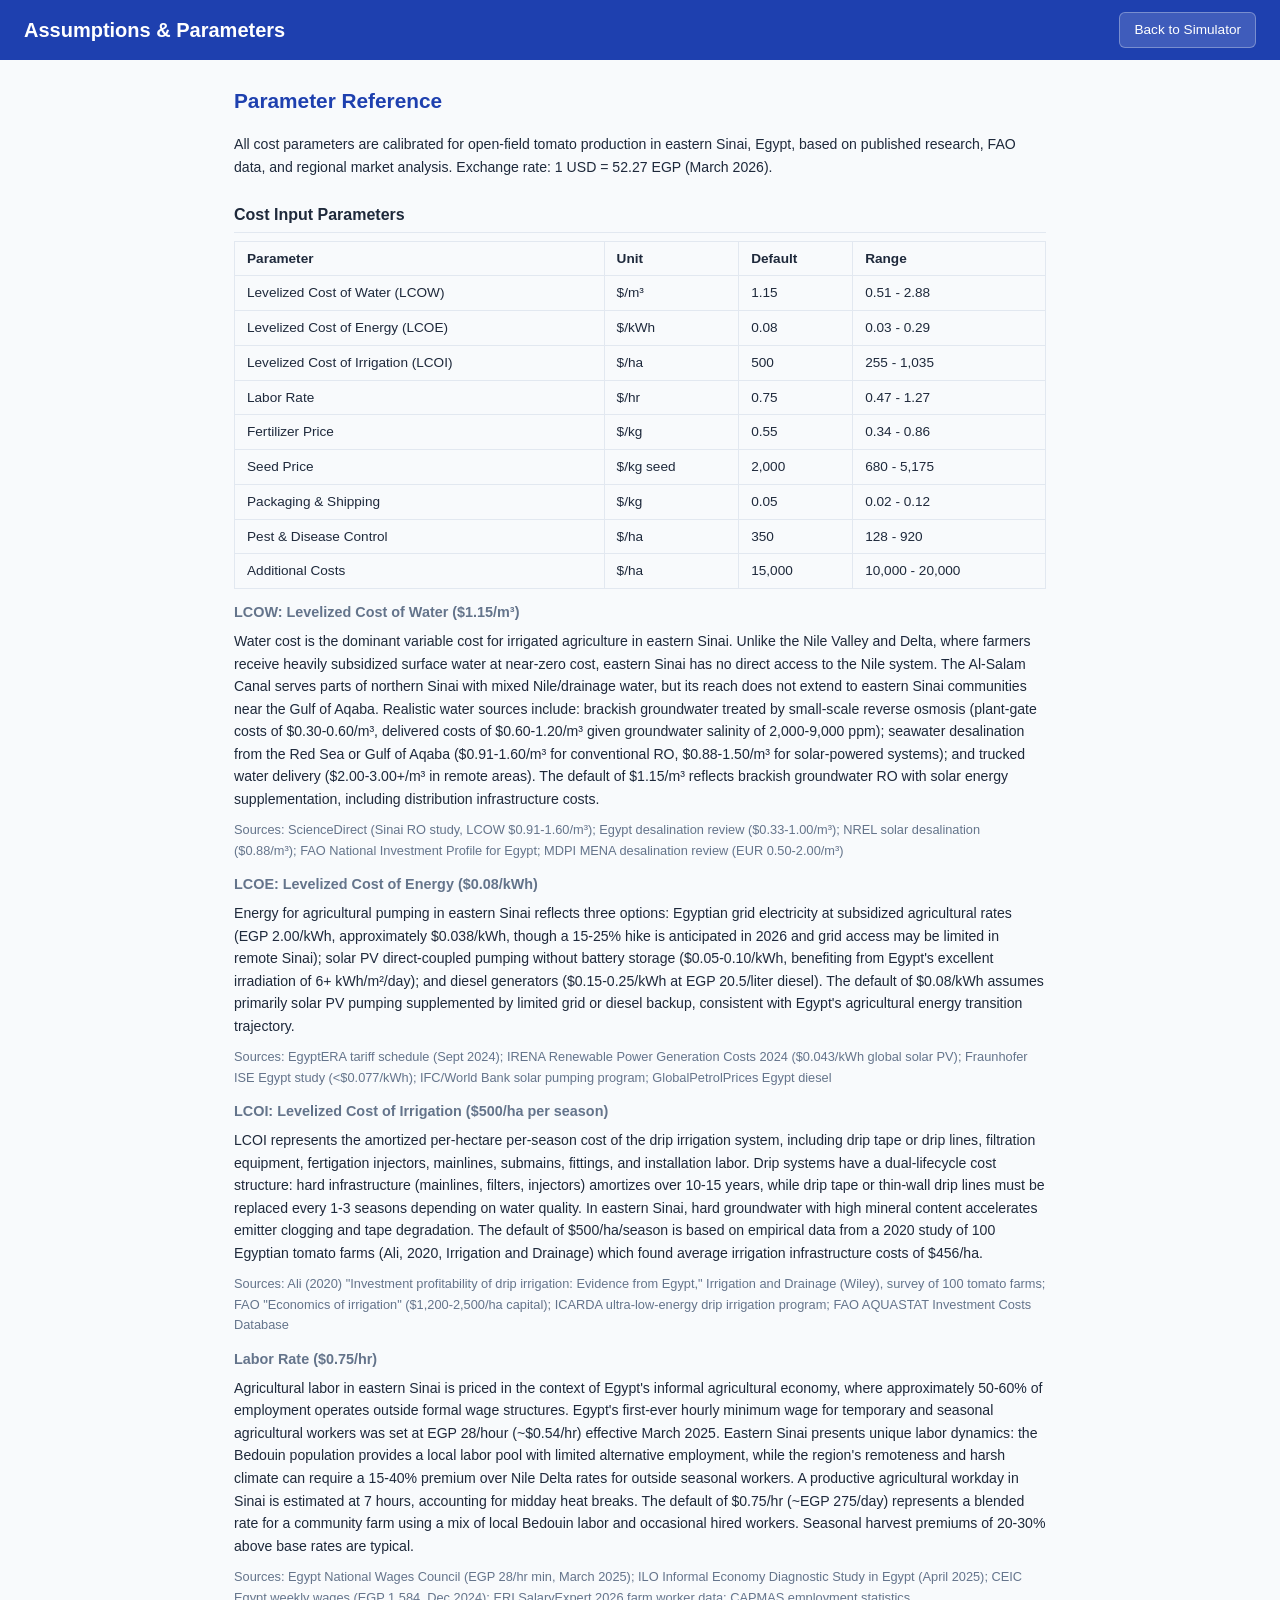
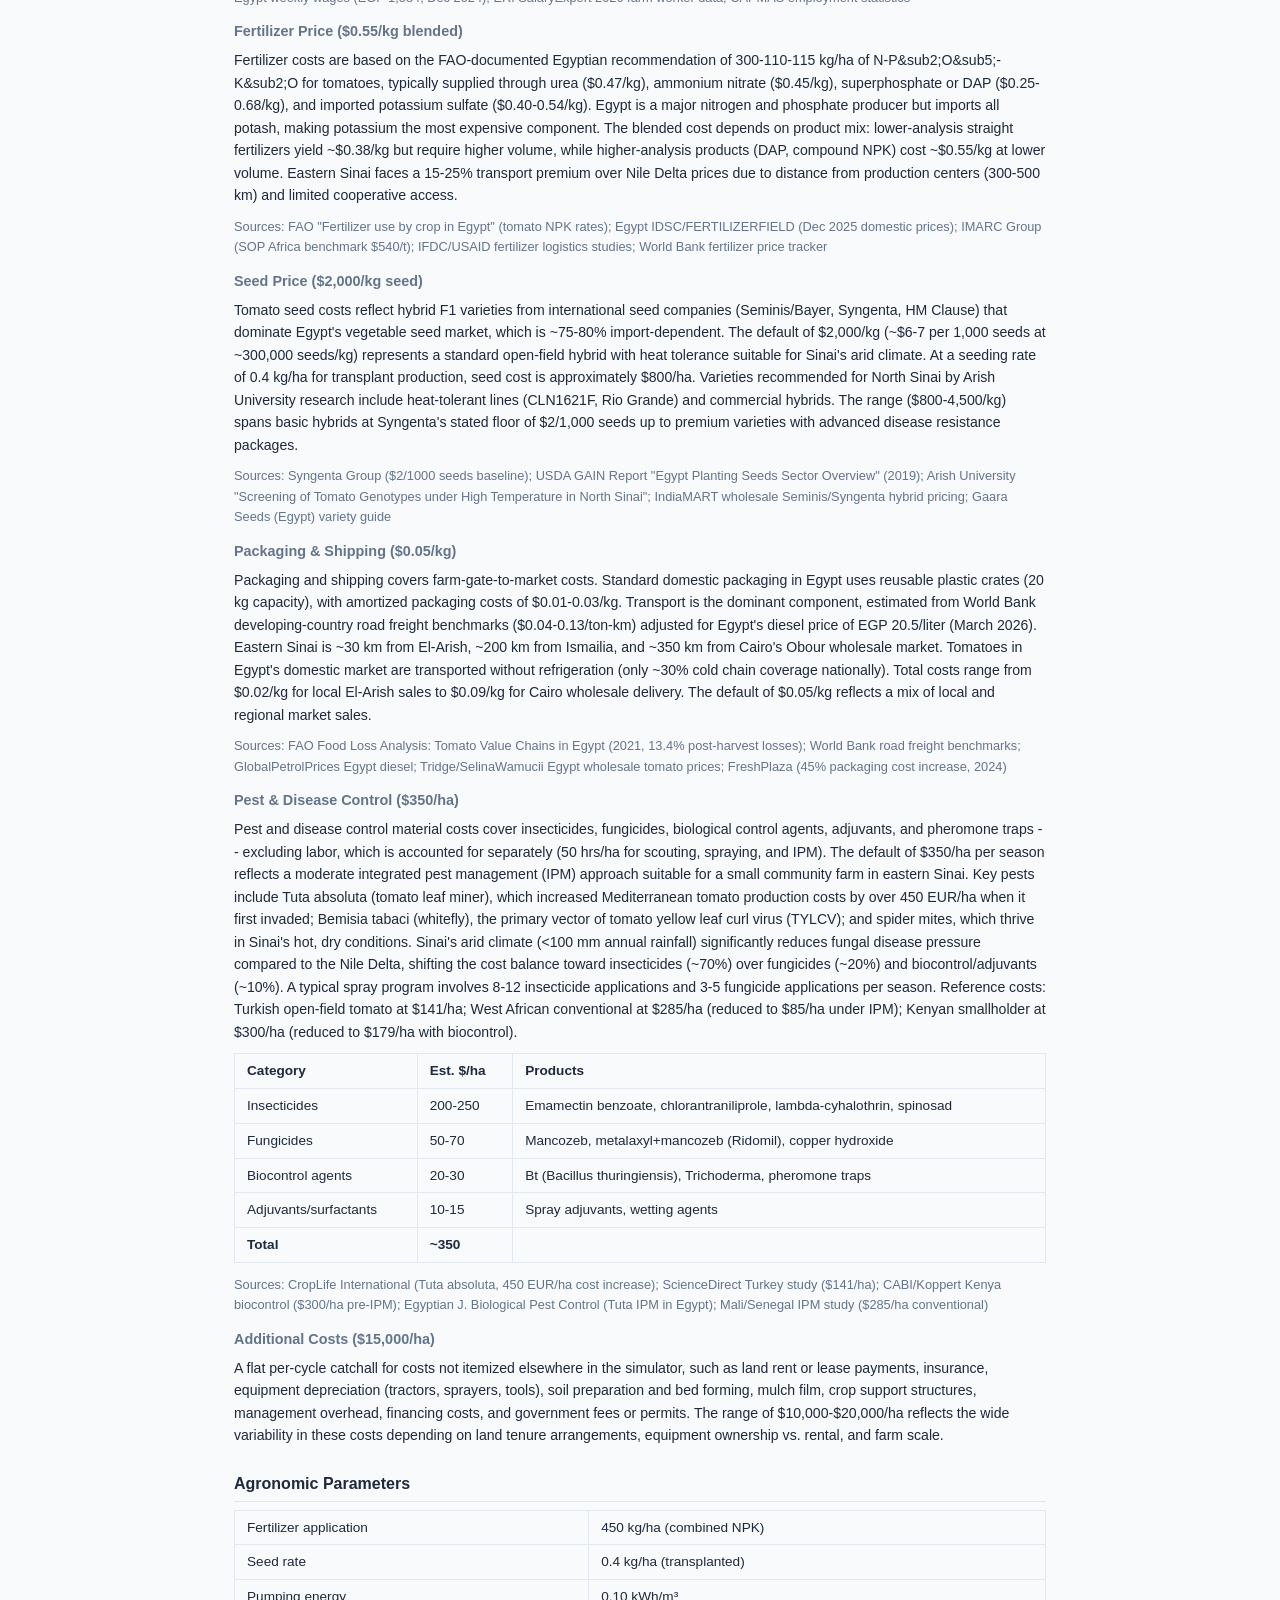
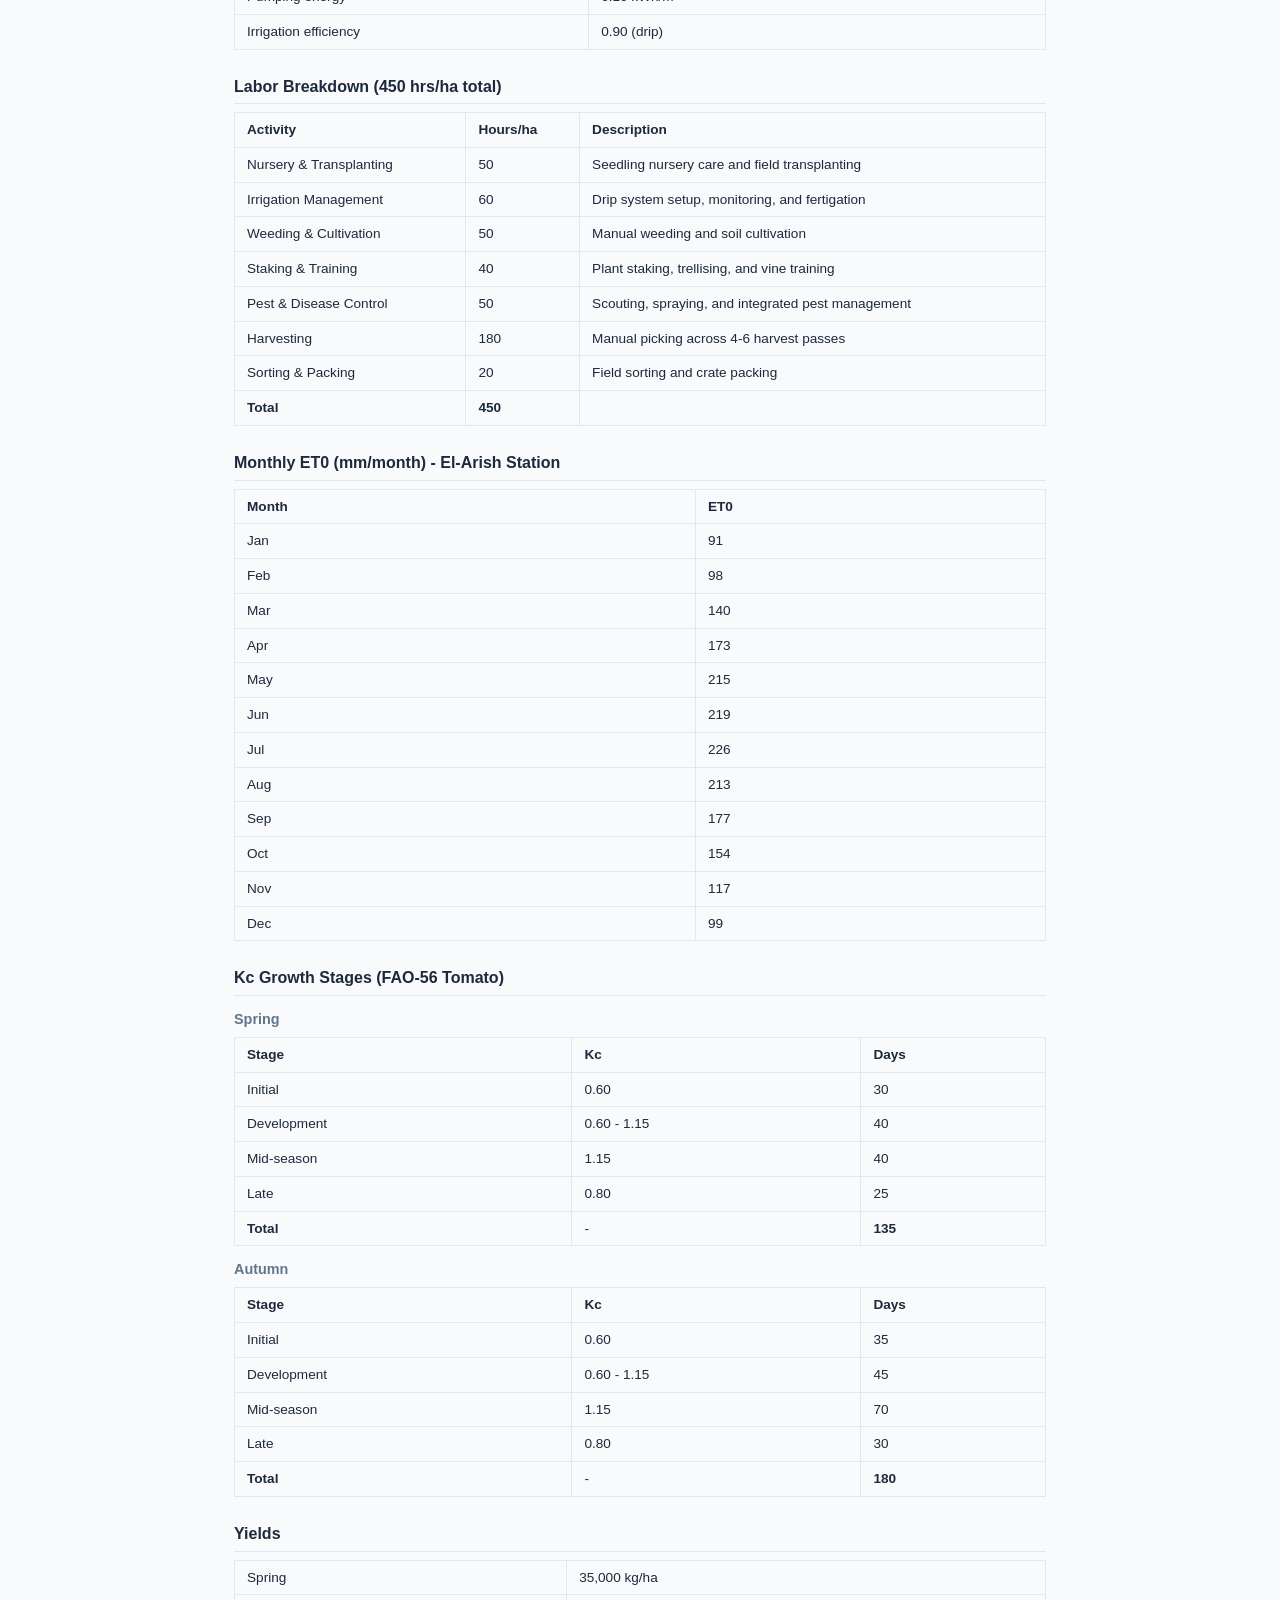
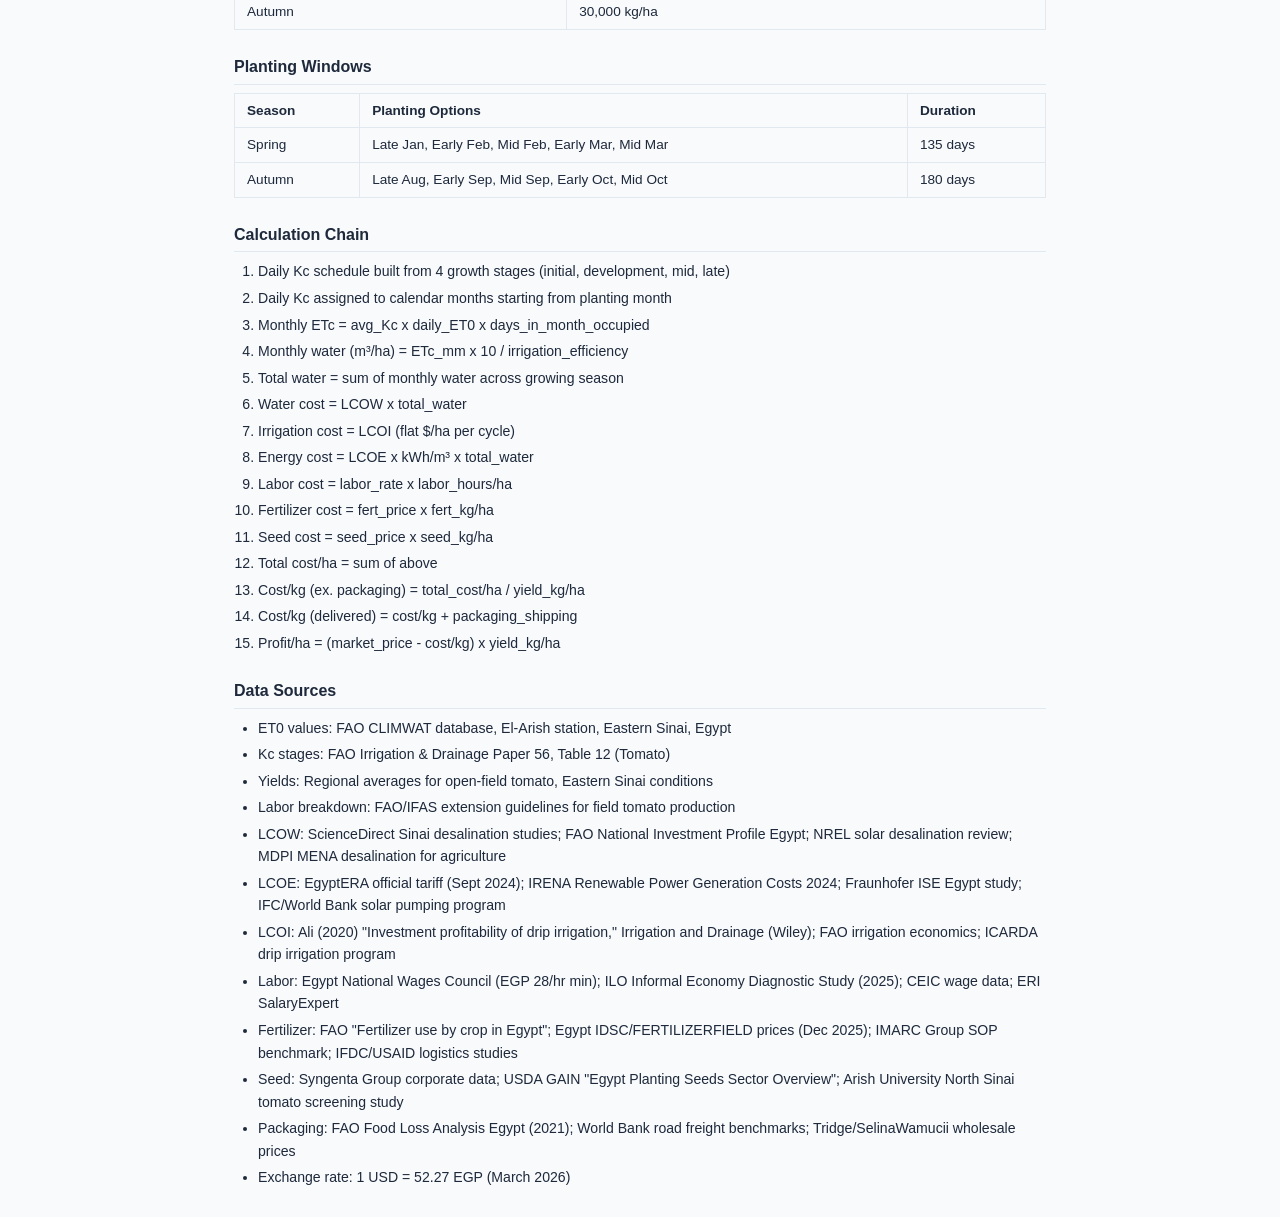
==== assumptions.html @ a3ba477b "Add tomato farming simulator application Static site with cost modeling, interactive charts (Plotly)" ====
<!DOCTYPE html>
<html lang="en">
<head>
  <meta charset="UTF-8">
  <meta name="viewport" content="width=device-width, initial-scale=1.0">
  <title>Assumptions - Tomato Farming Simulator</title>
  <style>
    :root {
      --primary: #1e40af;
      --primary-light: #3b82f6;
      --bg: #f8fafc;
      --surface: #ffffff;
      --border: #e2e8f0;
      --text: #1e293b;
      --text-muted: #64748b;
      --radius: 6px;
    }

    * { box-sizing: border-box; margin: 0; padding: 0; }

    body {
      font-family: -apple-system, BlinkMacSystemFont, "Segoe UI", Roboto, sans-serif;
      background: var(--bg);
      color: var(--text);
      line-height: 1.6;
    }

    .page-header {
      background: var(--primary);
      color: white;
      padding: 12px 24px;
      display: flex;
      align-items: center;
      justify-content: space-between;
      gap: 16px;
    }

    .page-header h1 {
      font-size: 1.25rem;
      font-weight: 600;
    }

    .back-link {
      background: rgba(255,255,255,0.15);
      color: white;
      border: 1px solid rgba(255,255,255,0.3);
      padding: 6px 14px;
      border-radius: var(--radius);
      text-decoration: none;
      font-size: 0.85rem;
      transition: background 0.15s;
    }

    .back-link:hover { background: rgba(255,255,255,0.25); }

    .content {
      max-width: 860px;
      margin: 0 auto;
      padding: 24px;
    }

    h2 {
      font-size: 1.3rem;
      margin-bottom: 16px;
      color: var(--primary);
    }

    h3 {
      font-size: 1rem;
      margin: 24px 0 8px;
      padding-bottom: 4px;
      border-bottom: 1px solid var(--border);
    }

    h4 {
      font-size: 0.9rem;
      color: var(--text-muted);
      margin: 12px 0 6px;
    }

    p {
      font-size: 0.88rem;
      margin-bottom: 10px;
    }

    table {
      width: 100%;
      border-collapse: collapse;
      font-size: 0.85rem;
      margin-bottom: 12px;
    }

    th, td {
      padding: 6px 12px;
      border: 1px solid var(--border);
      text-align: left;
    }

    th {
      background: var(--bg);
      font-weight: 600;
    }

    ol, ul {
      padding-left: 24px;
      font-size: 0.88rem;
    }

    li { margin-bottom: 4px; }

    .note {
      background: #eff6ff;
      border-left: 3px solid var(--primary-light);
      padding: 10px 14px;
      font-size: 0.84rem;
      margin: 8px 0 14px;
      border-radius: 0 var(--radius) var(--radius) 0;
    }

    .sources {
      font-size: 0.8rem;
      color: var(--text-muted);
      margin-top: 4px;
    }
  </style>
</head>
<body>

  <header class="page-header">
    <h1>Assumptions &amp; Parameters</h1>
    <a href="index.html" class="back-link">Back to Simulator</a>
  </header>

  <div class="content">

    <h2>Parameter Reference</h2>
    <p>All cost parameters are calibrated for open-field tomato production in eastern Sinai, Egypt, based on published research, FAO data, and regional market analysis. Exchange rate: 1 USD = 52.27 EGP (March 2026).</p>

    <!-- ===== COST INPUTS ===== -->

    <h3>Cost Input Parameters</h3>
    <table>
      <tr><th>Parameter</th><th>Unit</th><th>Default</th><th>Range</th></tr>
      <tr><td>Levelized Cost of Water (LCOW)</td><td>$/m&sup3;</td><td>1.15</td><td>0.51 - 2.88</td></tr>
      <tr><td>Levelized Cost of Energy (LCOE)</td><td>$/kWh</td><td>0.08</td><td>0.03 - 0.29</td></tr>
      <tr><td>Levelized Cost of Irrigation (LCOI)</td><td>$/ha</td><td>500</td><td>255 - 1,035</td></tr>
      <tr><td>Labor Rate</td><td>$/hr</td><td>0.75</td><td>0.47 - 1.27</td></tr>
      <tr><td>Fertilizer Price</td><td>$/kg</td><td>0.55</td><td>0.34 - 0.86</td></tr>
      <tr><td>Seed Price</td><td>$/kg seed</td><td>2,000</td><td>680 - 5,175</td></tr>
      <tr><td>Packaging &amp; Shipping</td><td>$/kg</td><td>0.05</td><td>0.02 - 0.12</td></tr>
      <tr><td>Pest &amp; Disease Control</td><td>$/ha</td><td>350</td><td>128 - 920</td></tr>
      <tr><td>Additional Costs</td><td>$/ha</td><td>15,000</td><td>10,000 - 20,000</td></tr>
    </table>

    <h4>LCOW: Levelized Cost of Water ($1.15/m&sup3;)</h4>
    <p>Water cost is the dominant variable cost for irrigated agriculture in eastern Sinai. Unlike the Nile Valley and Delta, where farmers receive heavily subsidized surface water at near-zero cost, eastern Sinai has no direct access to the Nile system. The Al-Salam Canal serves parts of northern Sinai with mixed Nile/drainage water, but its reach does not extend to eastern Sinai communities near the Gulf of Aqaba. Realistic water sources include: brackish groundwater treated by small-scale reverse osmosis (plant-gate costs of $0.30-0.60/m&sup3;, delivered costs of $0.60-1.20/m&sup3; given groundwater salinity of 2,000-9,000 ppm); seawater desalination from the Red Sea or Gulf of Aqaba ($0.91-1.60/m&sup3; for conventional RO, $0.88-1.50/m&sup3; for solar-powered systems); and trucked water delivery ($2.00-3.00+/m&sup3; in remote areas). The default of $1.15/m&sup3; reflects brackish groundwater RO with solar energy supplementation, including distribution infrastructure costs.</p>
    <div class="sources">Sources: ScienceDirect (Sinai RO study, LCOW $0.91-1.60/m&sup3;); Egypt desalination review ($0.33-1.00/m&sup3;); NREL solar desalination ($0.88/m&sup3;); FAO National Investment Profile for Egypt; MDPI MENA desalination review (EUR 0.50-2.00/m&sup3;)</div>

    <h4>LCOE: Levelized Cost of Energy ($0.08/kWh)</h4>
    <p>Energy for agricultural pumping in eastern Sinai reflects three options: Egyptian grid electricity at subsidized agricultural rates (EGP 2.00/kWh, approximately $0.038/kWh, though a 15-25% hike is anticipated in 2026 and grid access may be limited in remote Sinai); solar PV direct-coupled pumping without battery storage ($0.05-0.10/kWh, benefiting from Egypt's excellent irradiation of 6+ kWh/m&sup2;/day); and diesel generators ($0.15-0.25/kWh at EGP 20.5/liter diesel). The default of $0.08/kWh assumes primarily solar PV pumping supplemented by limited grid or diesel backup, consistent with Egypt's agricultural energy transition trajectory.</p>
    <div class="sources">Sources: EgyptERA tariff schedule (Sept 2024); IRENA Renewable Power Generation Costs 2024 ($0.043/kWh global solar PV); Fraunhofer ISE Egypt study (&lt;$0.077/kWh); IFC/World Bank solar pumping program; GlobalPetrolPrices Egypt diesel</div>

    <h4>LCOI: Levelized Cost of Irrigation ($500/ha per season)</h4>
    <p>LCOI represents the amortized per-hectare per-season cost of the drip irrigation system, including drip tape or drip lines, filtration equipment, fertigation injectors, mainlines, submains, fittings, and installation labor. Drip systems have a dual-lifecycle cost structure: hard infrastructure (mainlines, filters, injectors) amortizes over 10-15 years, while drip tape or thin-wall drip lines must be replaced every 1-3 seasons depending on water quality. In eastern Sinai, hard groundwater with high mineral content accelerates emitter clogging and tape degradation. The default of $500/ha/season is based on empirical data from a 2020 study of 100 Egyptian tomato farms (Ali, 2020, Irrigation and Drainage) which found average irrigation infrastructure costs of $456/ha.</p>
    <div class="sources">Sources: Ali (2020) "Investment profitability of drip irrigation: Evidence from Egypt," Irrigation and Drainage (Wiley), survey of 100 tomato farms; FAO "Economics of irrigation" ($1,200-2,500/ha capital); ICARDA ultra-low-energy drip irrigation program; FAO AQUASTAT Investment Costs Database</div>

    <h4>Labor Rate ($0.75/hr)</h4>
    <p>Agricultural labor in eastern Sinai is priced in the context of Egypt's informal agricultural economy, where approximately 50-60% of employment operates outside formal wage structures. Egypt's first-ever hourly minimum wage for temporary and seasonal agricultural workers was set at EGP 28/hour (~$0.54/hr) effective March 2025. Eastern Sinai presents unique labor dynamics: the Bedouin population provides a local labor pool with limited alternative employment, while the region's remoteness and harsh climate can require a 15-40% premium over Nile Delta rates for outside seasonal workers. A productive agricultural workday in Sinai is estimated at 7 hours, accounting for midday heat breaks. The default of $0.75/hr (~EGP 275/day) represents a blended rate for a community farm using a mix of local Bedouin labor and occasional hired workers. Seasonal harvest premiums of 20-30% above base rates are typical.</p>
    <div class="sources">Sources: Egypt National Wages Council (EGP 28/hr min, March 2025); ILO Informal Economy Diagnostic Study in Egypt (April 2025); CEIC Egypt weekly wages (EGP 1,584, Dec 2024); ERI SalaryExpert 2026 farm worker data; CAPMAS employment statistics</div>

    <h4>Fertilizer Price ($0.55/kg blended)</h4>
    <p>Fertilizer costs are based on the FAO-documented Egyptian recommendation of 300-110-115 kg/ha of N-P&sub2;O&sub5;-K&sub2;O for tomatoes, typically supplied through urea ($0.47/kg), ammonium nitrate ($0.45/kg), superphosphate or DAP ($0.25-0.68/kg), and imported potassium sulfate ($0.40-0.54/kg). Egypt is a major nitrogen and phosphate producer but imports all potash, making potassium the most expensive component. The blended cost depends on product mix: lower-analysis straight fertilizers yield ~$0.38/kg but require higher volume, while higher-analysis products (DAP, compound NPK) cost ~$0.55/kg at lower volume. Eastern Sinai faces a 15-25% transport premium over Nile Delta prices due to distance from production centers (300-500 km) and limited cooperative access.</p>
    <div class="sources">Sources: FAO "Fertilizer use by crop in Egypt" (tomato NPK rates); Egypt IDSC/FERTILIZERFIELD (Dec 2025 domestic prices); IMARC Group (SOP Africa benchmark $540/t); IFDC/USAID fertilizer logistics studies; World Bank fertilizer price tracker</div>

    <h4>Seed Price ($2,000/kg seed)</h4>
    <p>Tomato seed costs reflect hybrid F1 varieties from international seed companies (Seminis/Bayer, Syngenta, HM Clause) that dominate Egypt's vegetable seed market, which is ~75-80% import-dependent. The default of $2,000/kg (~$6-7 per 1,000 seeds at ~300,000 seeds/kg) represents a standard open-field hybrid with heat tolerance suitable for Sinai's arid climate. At a seeding rate of 0.4 kg/ha for transplant production, seed cost is approximately $800/ha. Varieties recommended for North Sinai by Arish University research include heat-tolerant lines (CLN1621F, Rio Grande) and commercial hybrids. The range ($800-4,500/kg) spans basic hybrids at Syngenta's stated floor of $2/1,000 seeds up to premium varieties with advanced disease resistance packages.</p>
    <div class="sources">Sources: Syngenta Group ($2/1000 seeds baseline); USDA GAIN Report "Egypt Planting Seeds Sector Overview" (2019); Arish University "Screening of Tomato Genotypes under High Temperature in North Sinai"; IndiaMART wholesale Seminis/Syngenta hybrid pricing; Gaara Seeds (Egypt) variety guide</div>

    <h4>Packaging &amp; Shipping ($0.05/kg)</h4>
    <p>Packaging and shipping covers farm-gate-to-market costs. Standard domestic packaging in Egypt uses reusable plastic crates (20 kg capacity), with amortized packaging costs of $0.01-0.03/kg. Transport is the dominant component, estimated from World Bank developing-country road freight benchmarks ($0.04-0.13/ton-km) adjusted for Egypt's diesel price of EGP 20.5/liter (March 2026). Eastern Sinai is ~30 km from El-Arish, ~200 km from Ismailia, and ~350 km from Cairo's Obour wholesale market. Tomatoes in Egypt's domestic market are transported without refrigeration (only ~30% cold chain coverage nationally). Total costs range from $0.02/kg for local El-Arish sales to $0.09/kg for Cairo wholesale delivery. The default of $0.05/kg reflects a mix of local and regional market sales.</p>
    <div class="sources">Sources: FAO Food Loss Analysis: Tomato Value Chains in Egypt (2021, 13.4% post-harvest losses); World Bank road freight benchmarks; GlobalPetrolPrices Egypt diesel; Tridge/SelinaWamucii Egypt wholesale tomato prices; FreshPlaza (45% packaging cost increase, 2024)</div>

    <h4>Pest &amp; Disease Control ($350/ha)</h4>
    <p>Pest and disease control material costs cover insecticides, fungicides, biological control agents, adjuvants, and pheromone traps -- excluding labor, which is accounted for separately (50 hrs/ha for scouting, spraying, and IPM). The default of $350/ha per season reflects a moderate integrated pest management (IPM) approach suitable for a small community farm in eastern Sinai. Key pests include Tuta absoluta (tomato leaf miner), which increased Mediterranean tomato production costs by over 450 EUR/ha when it first invaded; Bemisia tabaci (whitefly), the primary vector of tomato yellow leaf curl virus (TYLCV); and spider mites, which thrive in Sinai's hot, dry conditions. Sinai's arid climate (&lt;100 mm annual rainfall) significantly reduces fungal disease pressure compared to the Nile Delta, shifting the cost balance toward insecticides (~70%) over fungicides (~20%) and biocontrol/adjuvants (~10%). A typical spray program involves 8-12 insecticide applications and 3-5 fungicide applications per season. Reference costs: Turkish open-field tomato at $141/ha; West African conventional at $285/ha (reduced to $85/ha under IPM); Kenyan smallholder at $300/ha (reduced to $179/ha with biocontrol).</p>
    <table>
      <tr><th>Category</th><th>Est. $/ha</th><th>Products</th></tr>
      <tr><td>Insecticides</td><td>200-250</td><td>Emamectin benzoate, chlorantraniliprole, lambda-cyhalothrin, spinosad</td></tr>
      <tr><td>Fungicides</td><td>50-70</td><td>Mancozeb, metalaxyl+mancozeb (Ridomil), copper hydroxide</td></tr>
      <tr><td>Biocontrol agents</td><td>20-30</td><td>Bt (Bacillus thuringiensis), Trichoderma, pheromone traps</td></tr>
      <tr><td>Adjuvants/surfactants</td><td>10-15</td><td>Spray adjuvants, wetting agents</td></tr>
      <tr><td><strong>Total</strong></td><td><strong>~350</strong></td><td></td></tr>
    </table>
    <div class="sources">Sources: CropLife International (Tuta absoluta, 450 EUR/ha cost increase); ScienceDirect Turkey study ($141/ha); CABI/Koppert Kenya biocontrol ($300/ha pre-IPM); Egyptian J. Biological Pest Control (Tuta IPM in Egypt); Mali/Senegal IPM study ($285/ha conventional)</div>

    <h4>Additional Costs ($15,000/ha)</h4>
    <p>A flat per-cycle catchall for costs not itemized elsewhere in the simulator, such as land rent or lease payments, insurance, equipment depreciation (tractors, sprayers, tools), soil preparation and bed forming, mulch film, crop support structures, management overhead, financing costs, and government fees or permits. The range of $10,000-$20,000/ha reflects the wide variability in these costs depending on land tenure arrangements, equipment ownership vs. rental, and farm scale.</p>

    <!-- ===== AGRONOMIC PARAMETERS ===== -->

    <h3>Agronomic Parameters</h3>
    <table>
      <tr><td>Fertilizer application</td><td>450 kg/ha (combined NPK)</td></tr>
      <tr><td>Seed rate</td><td>0.4 kg/ha (transplanted)</td></tr>
      <tr><td>Pumping energy</td><td>0.10 kWh/m&sup3;</td></tr>
      <tr><td>Irrigation efficiency</td><td>0.90 (drip)</td></tr>
    </table>

    <h3>Labor Breakdown (450 hrs/ha total)</h3>
    <table>
      <tr><th>Activity</th><th>Hours/ha</th><th>Description</th></tr>
      <tr><td>Nursery &amp; Transplanting</td><td>50</td><td>Seedling nursery care and field transplanting</td></tr>
      <tr><td>Irrigation Management</td><td>60</td><td>Drip system setup, monitoring, and fertigation</td></tr>
      <tr><td>Weeding &amp; Cultivation</td><td>50</td><td>Manual weeding and soil cultivation</td></tr>
      <tr><td>Staking &amp; Training</td><td>40</td><td>Plant staking, trellising, and vine training</td></tr>
      <tr><td>Pest &amp; Disease Control</td><td>50</td><td>Scouting, spraying, and integrated pest management</td></tr>
      <tr><td>Harvesting</td><td>180</td><td>Manual picking across 4-6 harvest passes</td></tr>
      <tr><td>Sorting &amp; Packing</td><td>20</td><td>Field sorting and crate packing</td></tr>
      <tr><td><strong>Total</strong></td><td><strong>450</strong></td><td></td></tr>
    </table>

    <!-- ===== CROP MODEL ===== -->

    <h3>Monthly ET0 (mm/month) - El-Arish Station</h3>
    <table>
      <tr><th>Month</th><th>ET0</th></tr>
      <tr><td>Jan</td><td>91</td></tr>
      <tr><td>Feb</td><td>98</td></tr>
      <tr><td>Mar</td><td>140</td></tr>
      <tr><td>Apr</td><td>173</td></tr>
      <tr><td>May</td><td>215</td></tr>
      <tr><td>Jun</td><td>219</td></tr>
      <tr><td>Jul</td><td>226</td></tr>
      <tr><td>Aug</td><td>213</td></tr>
      <tr><td>Sep</td><td>177</td></tr>
      <tr><td>Oct</td><td>154</td></tr>
      <tr><td>Nov</td><td>117</td></tr>
      <tr><td>Dec</td><td>99</td></tr>
    </table>

    <h3>Kc Growth Stages (FAO-56 Tomato)</h3>

    <h4>Spring</h4>
    <table>
      <tr><th>Stage</th><th>Kc</th><th>Days</th></tr>
      <tr><td>Initial</td><td>0.60</td><td>30</td></tr>
      <tr><td>Development</td><td>0.60 - 1.15</td><td>40</td></tr>
      <tr><td>Mid-season</td><td>1.15</td><td>40</td></tr>
      <tr><td>Late</td><td>0.80</td><td>25</td></tr>
      <tr><td><strong>Total</strong></td><td>-</td><td><strong>135</strong></td></tr>
    </table>

    <h4>Autumn</h4>
    <table>
      <tr><th>Stage</th><th>Kc</th><th>Days</th></tr>
      <tr><td>Initial</td><td>0.60</td><td>35</td></tr>
      <tr><td>Development</td><td>0.60 - 1.15</td><td>45</td></tr>
      <tr><td>Mid-season</td><td>1.15</td><td>70</td></tr>
      <tr><td>Late</td><td>0.80</td><td>30</td></tr>
      <tr><td><strong>Total</strong></td><td>-</td><td><strong>180</strong></td></tr>
    </table>

    <h3>Yields</h3>
    <table>
      <tr><td>Spring</td><td>35,000 kg/ha</td></tr>
      <tr><td>Autumn</td><td>30,000 kg/ha</td></tr>
    </table>

    <h3>Planting Windows</h3>
    <table>
      <tr><th>Season</th><th>Planting Options</th><th>Duration</th></tr>
      <tr><td>Spring</td><td>Late Jan, Early Feb, Mid Feb, Early Mar, Mid Mar</td><td>135 days</td></tr>
      <tr><td>Autumn</td><td>Late Aug, Early Sep, Mid Sep, Early Oct, Mid Oct</td><td>180 days</td></tr>
    </table>

    <!-- ===== CALCULATION CHAIN ===== -->

    <h3>Calculation Chain</h3>
    <ol>
      <li>Daily Kc schedule built from 4 growth stages (initial, development, mid, late)</li>
      <li>Daily Kc assigned to calendar months starting from planting month</li>
      <li>Monthly ETc = avg_Kc x daily_ET0 x days_in_month_occupied</li>
      <li>Monthly water (m&sup3;/ha) = ETc_mm x 10 / irrigation_efficiency</li>
      <li>Total water = sum of monthly water across growing season</li>
      <li>Water cost = LCOW x total_water</li>
      <li>Irrigation cost = LCOI (flat $/ha per cycle)</li>
      <li>Energy cost = LCOE x kWh/m&sup3; x total_water</li>
      <li>Labor cost = labor_rate x labor_hours/ha</li>
      <li>Fertilizer cost = fert_price x fert_kg/ha</li>
      <li>Seed cost = seed_price x seed_kg/ha</li>
      <li>Total cost/ha = sum of above</li>
      <li>Cost/kg (ex. packaging) = total_cost/ha / yield_kg/ha</li>
      <li>Cost/kg (delivered) = cost/kg + packaging_shipping</li>
      <li>Profit/ha = (market_price - cost/kg) x yield_kg/ha</li>
    </ol>

    <!-- ===== DATA SOURCES ===== -->

    <h3>Data Sources</h3>
    <ul>
      <li>ET0 values: FAO CLIMWAT database, El-Arish station, Eastern Sinai, Egypt</li>
      <li>Kc stages: FAO Irrigation &amp; Drainage Paper 56, Table 12 (Tomato)</li>
      <li>Yields: Regional averages for open-field tomato, Eastern Sinai conditions</li>
      <li>Labor breakdown: FAO/IFAS extension guidelines for field tomato production</li>
      <li>LCOW: ScienceDirect Sinai desalination studies; FAO National Investment Profile Egypt; NREL solar desalination review; MDPI MENA desalination for agriculture</li>
      <li>LCOE: EgyptERA official tariff (Sept 2024); IRENA Renewable Power Generation Costs 2024; Fraunhofer ISE Egypt study; IFC/World Bank solar pumping program</li>
      <li>LCOI: Ali (2020) "Investment profitability of drip irrigation," Irrigation and Drainage (Wiley); FAO irrigation economics; ICARDA drip irrigation program</li>
      <li>Labor: Egypt National Wages Council (EGP 28/hr min); ILO Informal Economy Diagnostic Study (2025); CEIC wage data; ERI SalaryExpert</li>
      <li>Fertilizer: FAO "Fertilizer use by crop in Egypt"; Egypt IDSC/FERTILIZERFIELD prices (Dec 2025); IMARC Group SOP benchmark; IFDC/USAID logistics studies</li>
      <li>Seed: Syngenta Group corporate data; USDA GAIN "Egypt Planting Seeds Sector Overview"; Arish University North Sinai tomato screening study</li>
      <li>Packaging: FAO Food Loss Analysis Egypt (2021); World Bank road freight benchmarks; Tridge/SelinaWamucii wholesale prices</li>
      <li>Exchange rate: 1 USD = 52.27 EGP (March 2026)</li>
    </ul>

  </div>

</body>
</html>
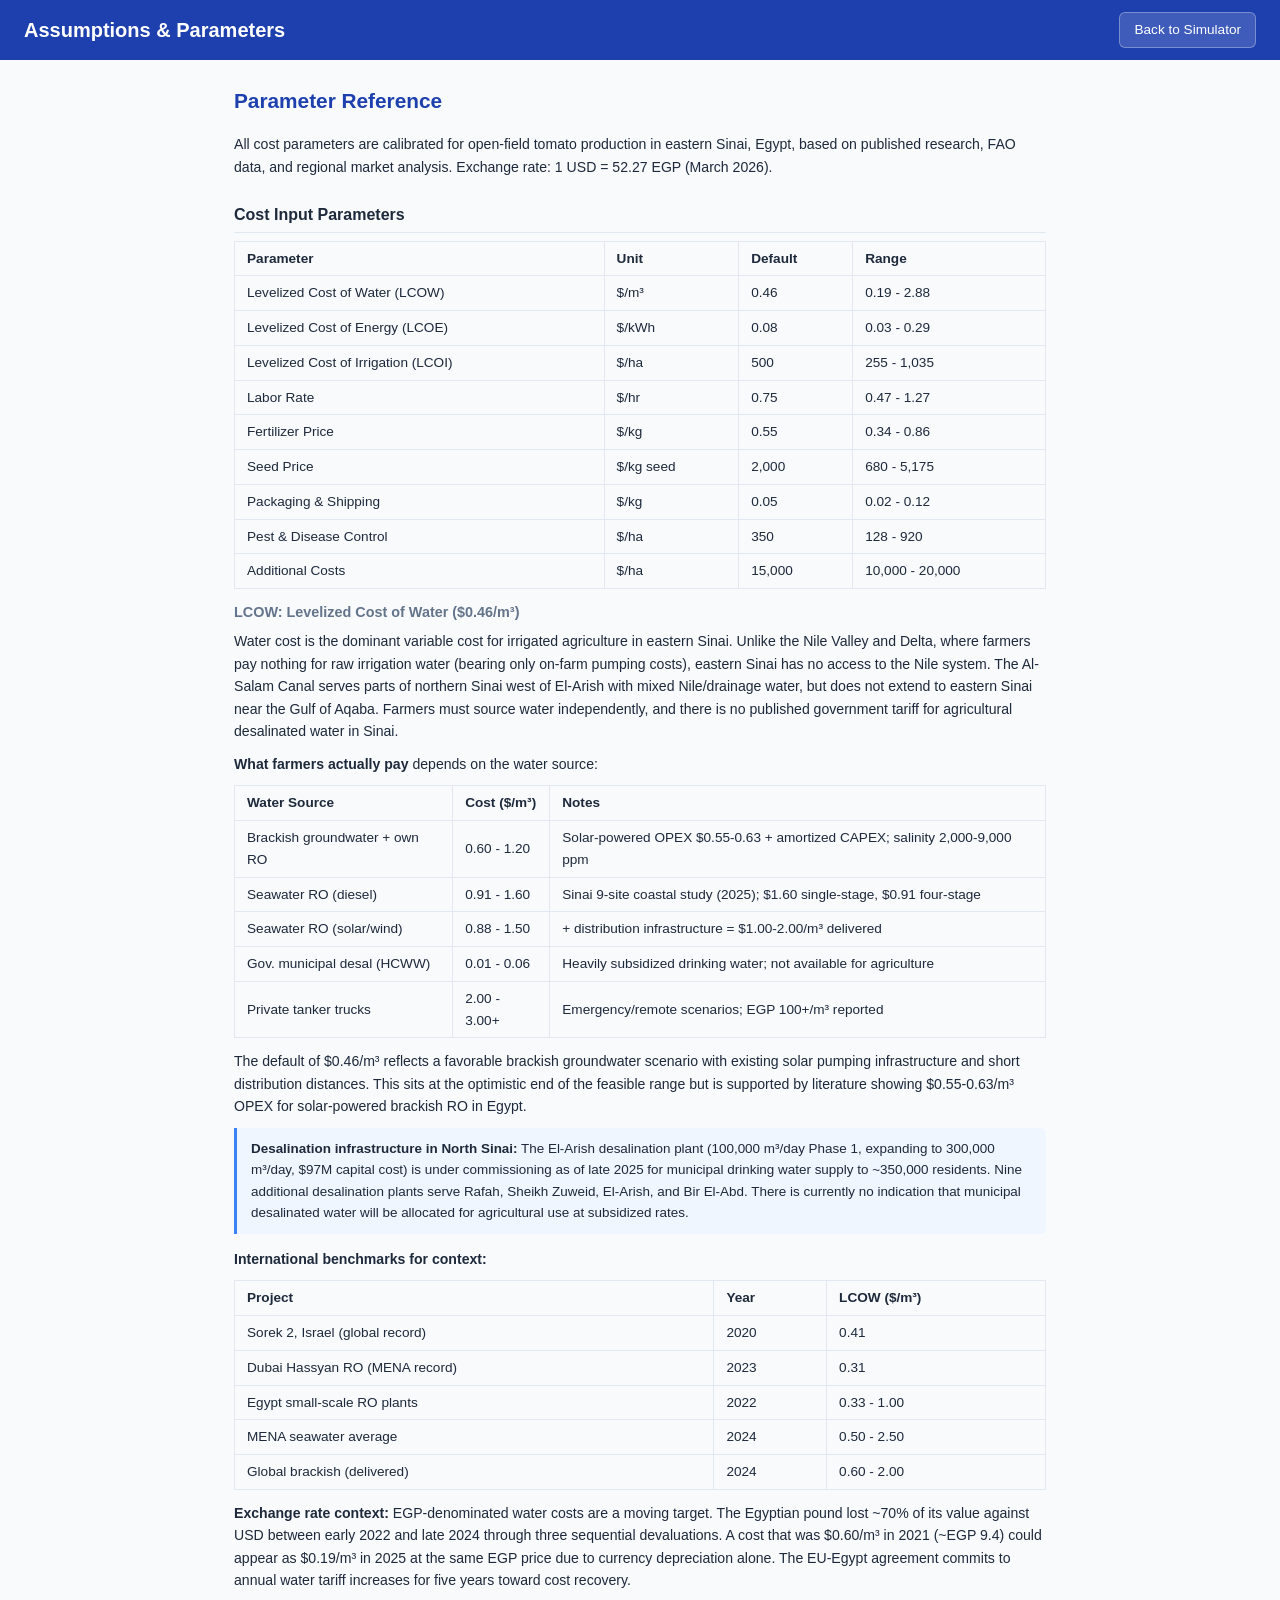
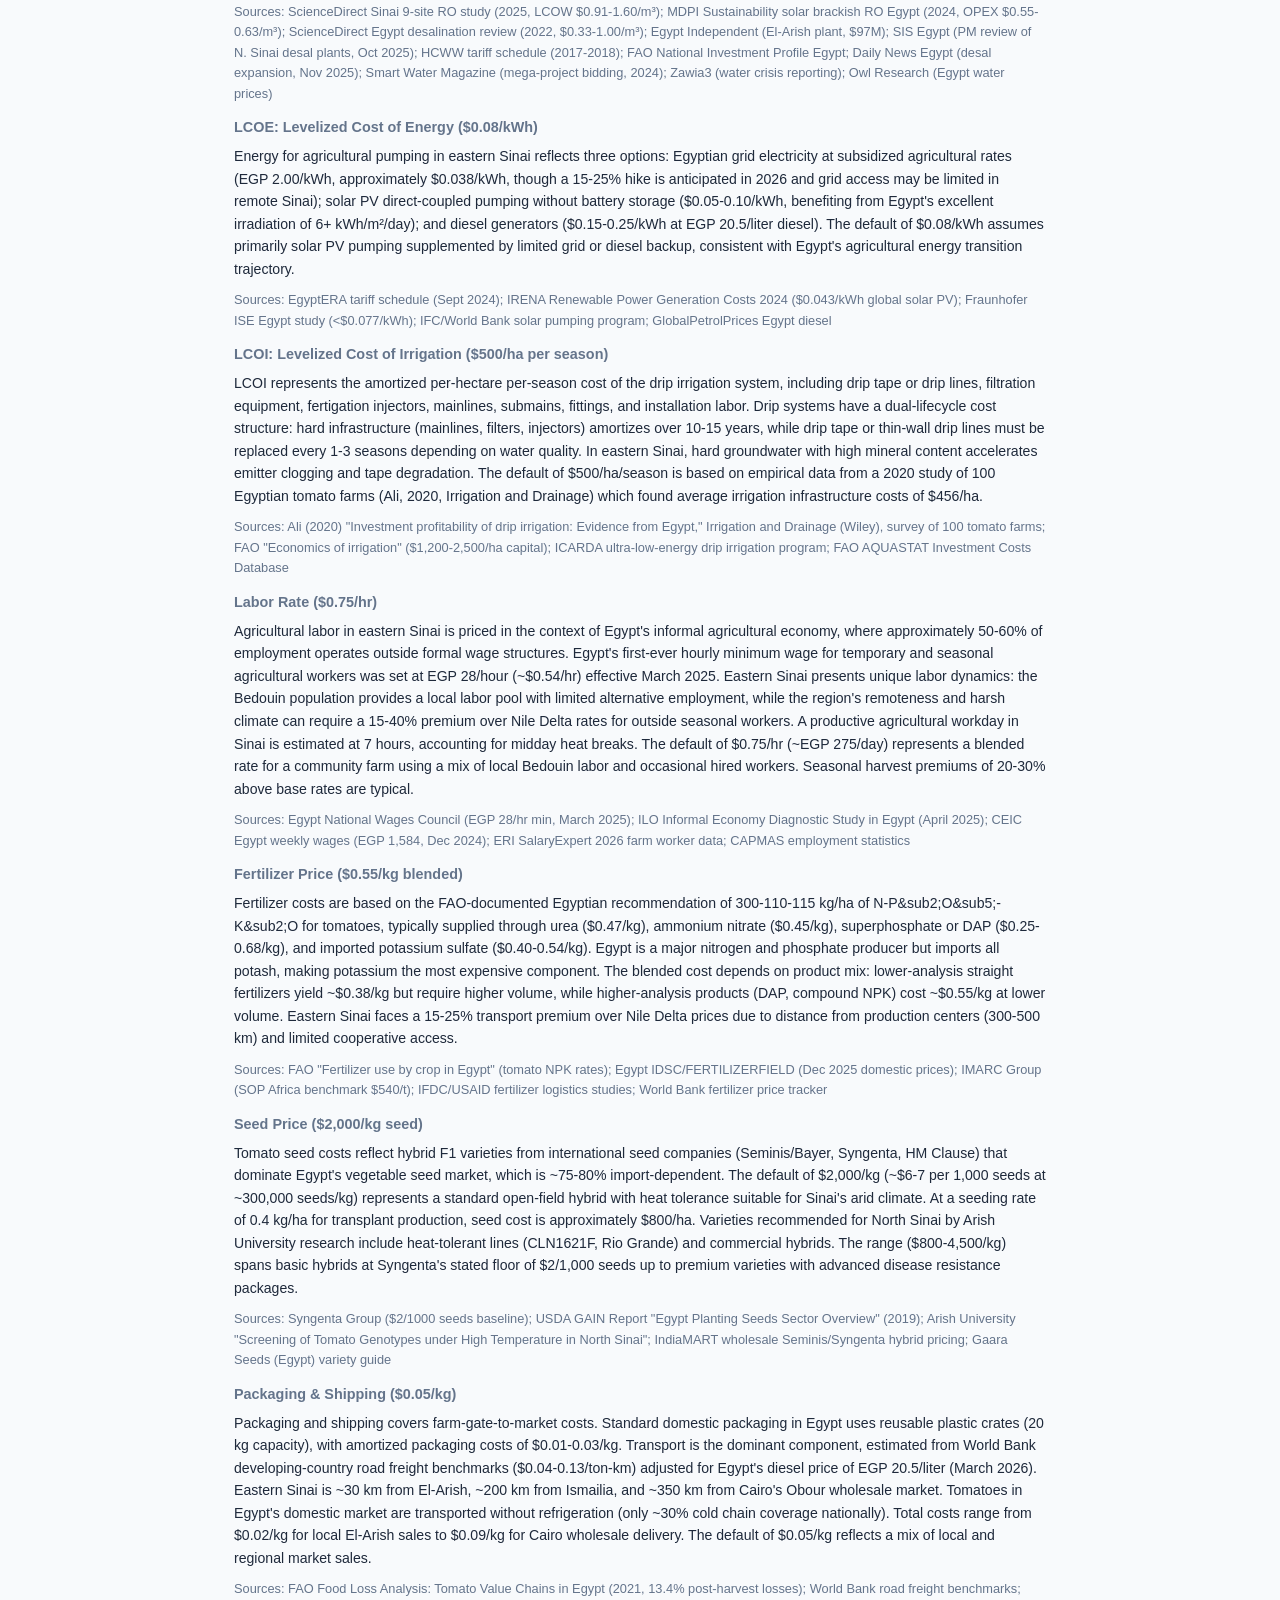
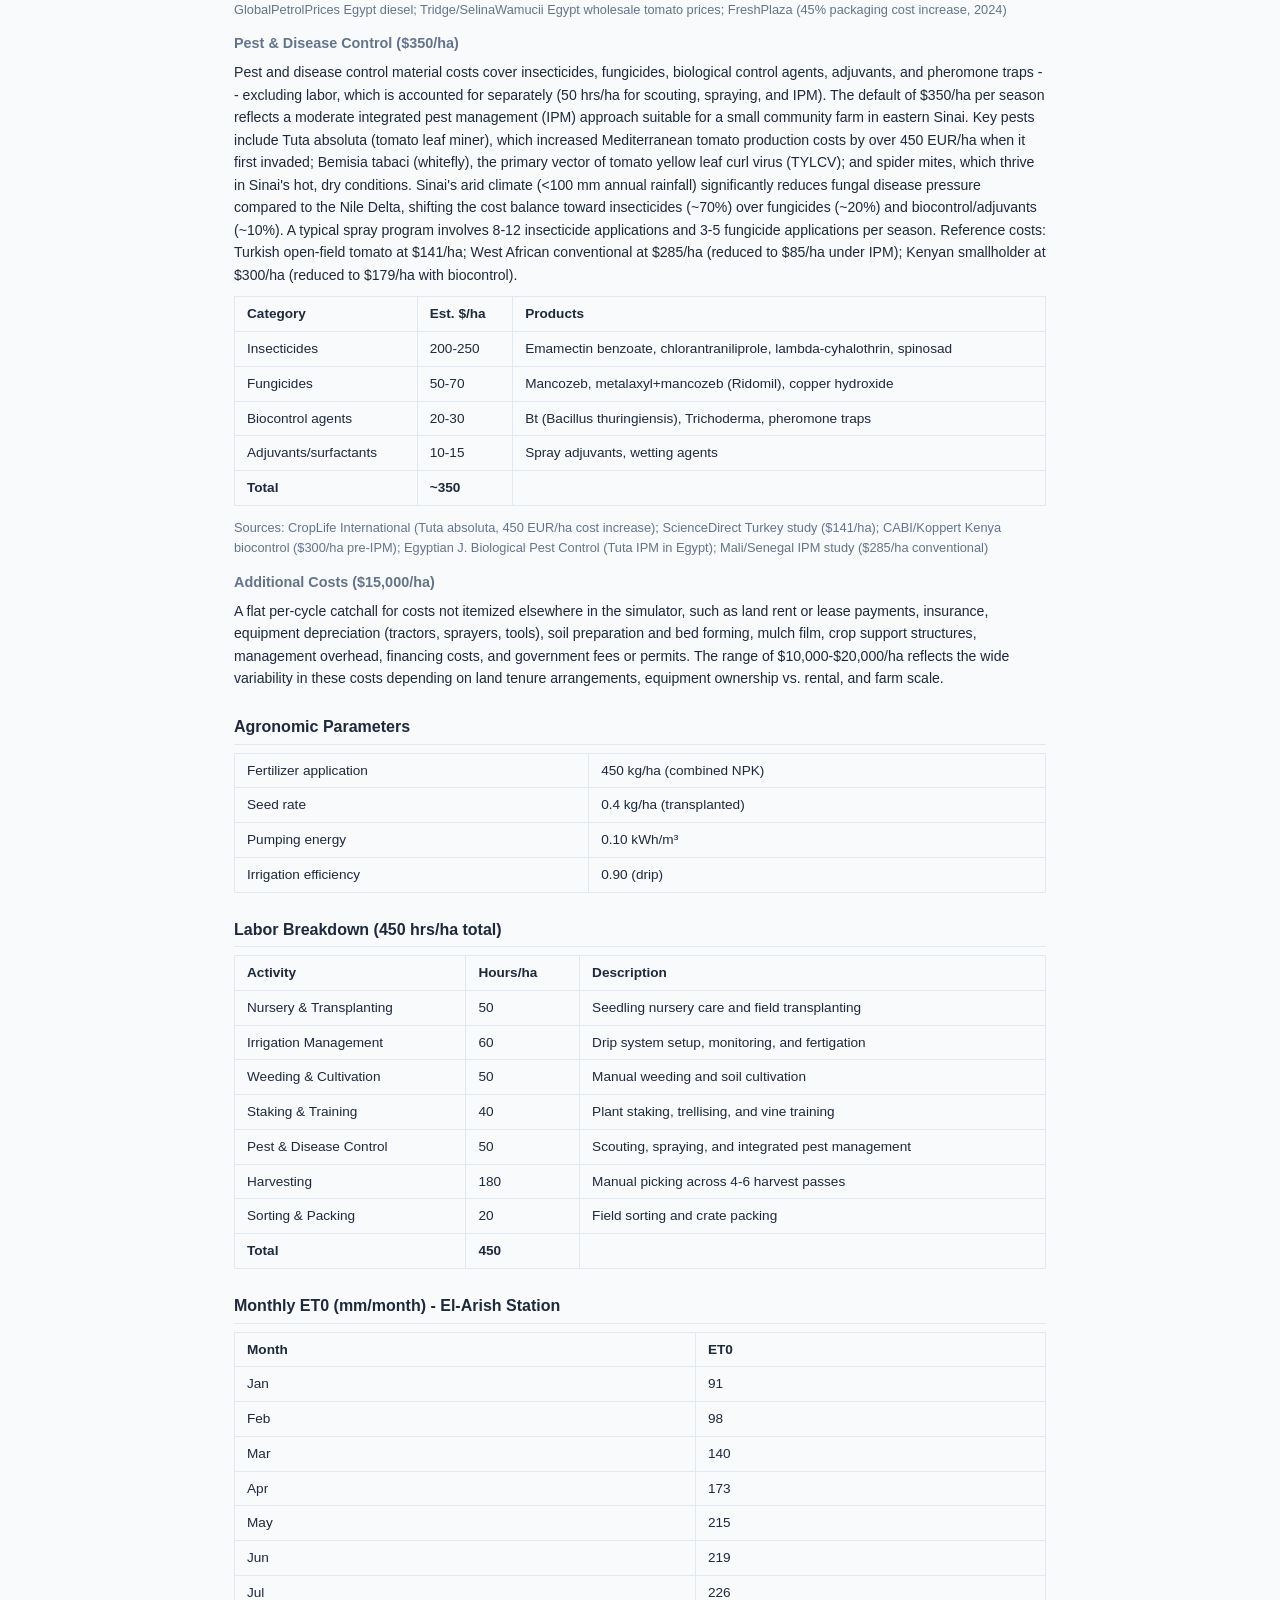
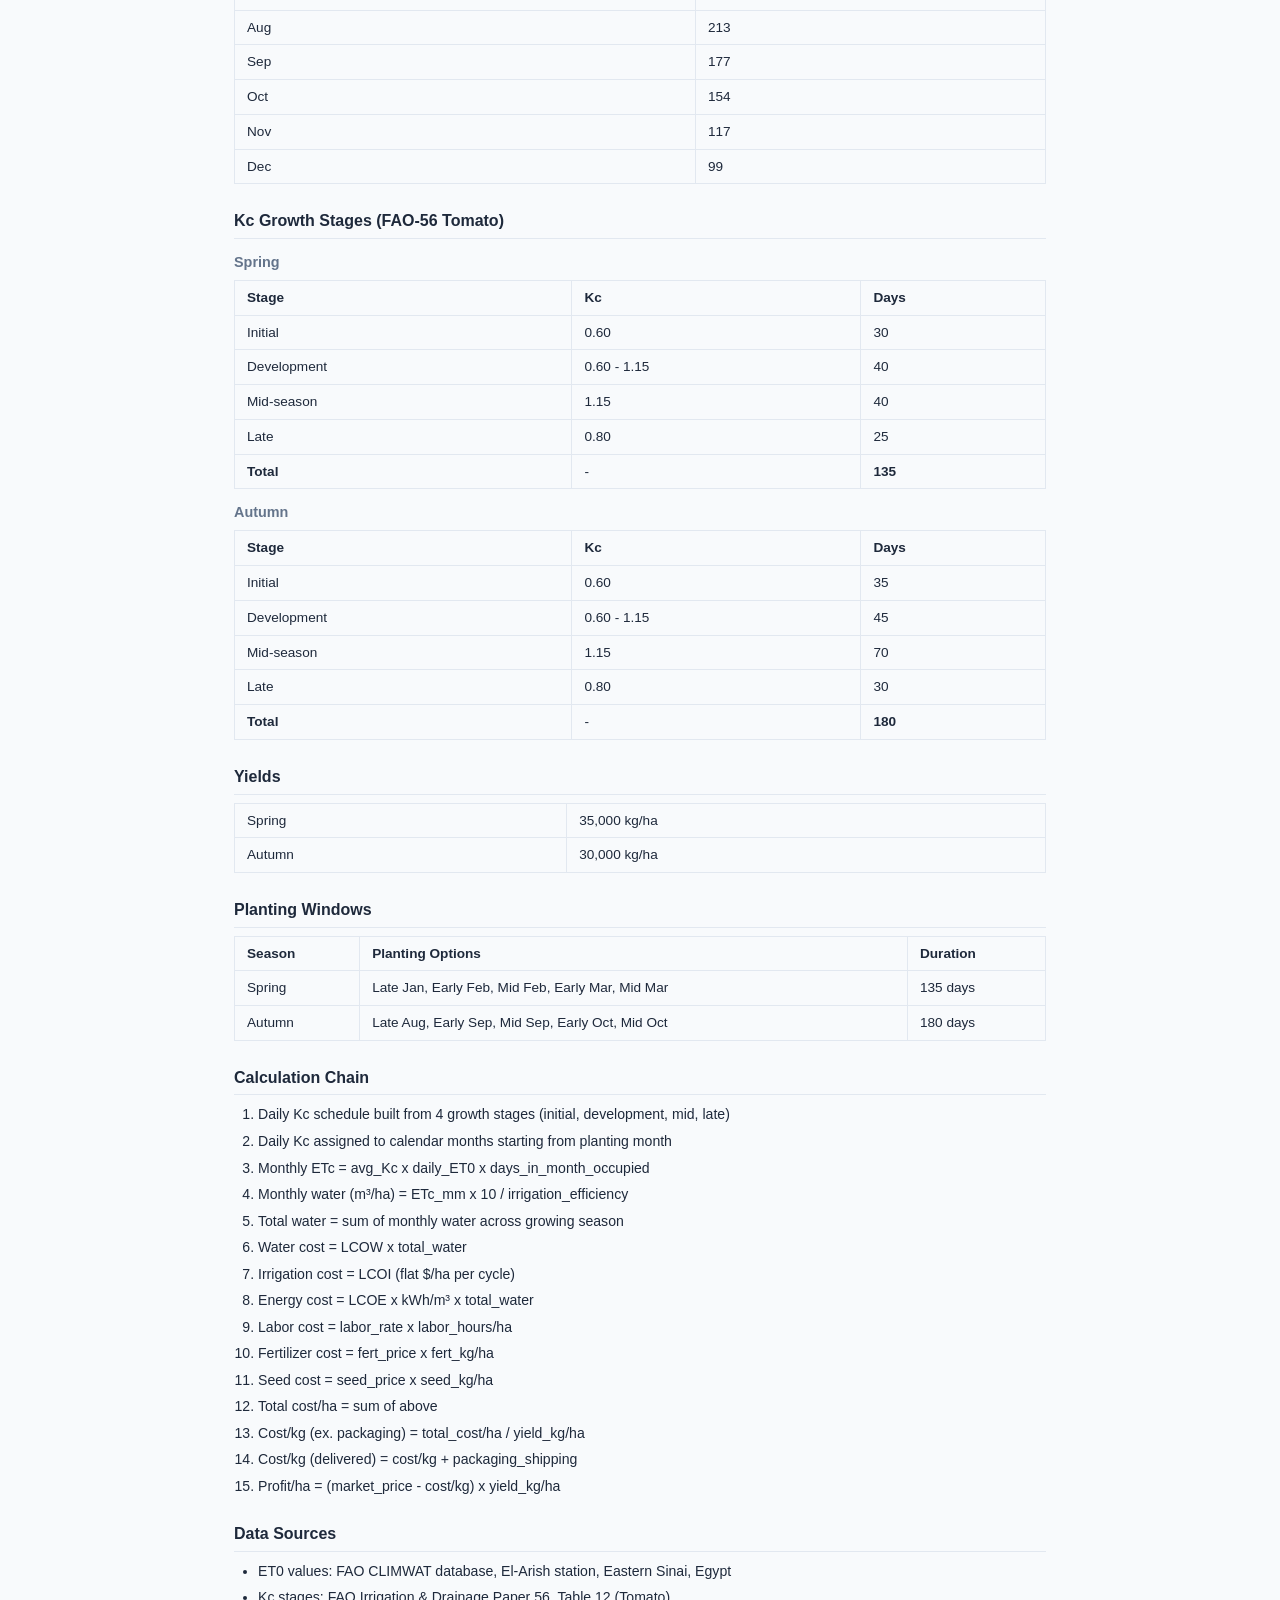
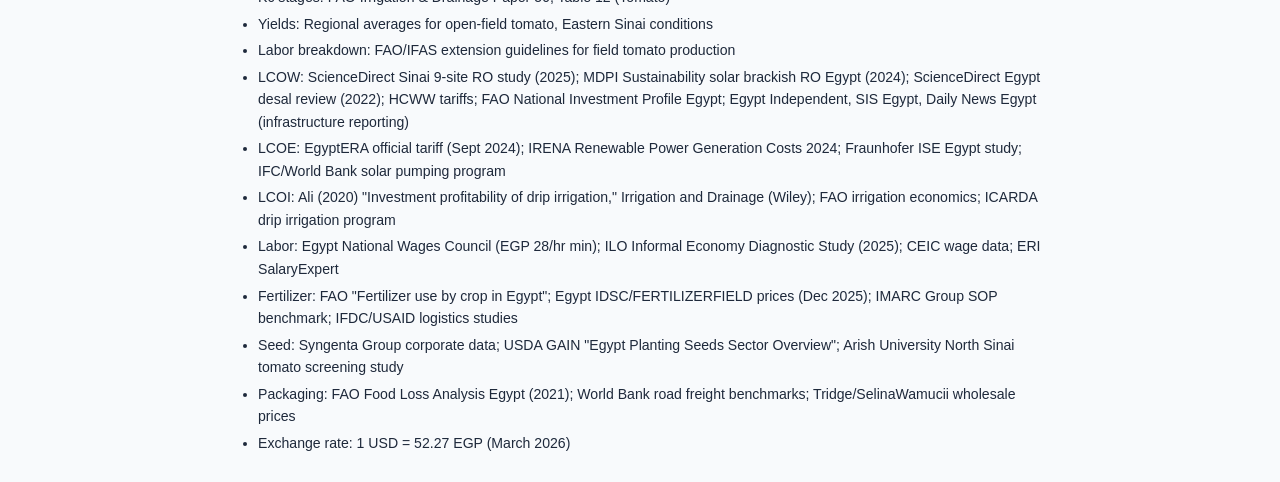
==== commit 5275a4ed: "Rewrite LCOW assumptions with full water pricing research; add info popup Assumptions page LCOW sect" ====
--- a/assumptions.html
+++ b/assumptions.html
@@ -141,7 +141,7 @@
     <h3>Cost Input Parameters</h3>
     <table>
       <tr><th>Parameter</th><th>Unit</th><th>Default</th><th>Range</th></tr>
-      <tr><td>Levelized Cost of Water (LCOW)</td><td>$/m&sup3;</td><td>1.15</td><td>0.51 - 2.88</td></tr>
+      <tr><td>Levelized Cost of Water (LCOW)</td><td>$/m&sup3;</td><td>0.46</td><td>0.19 - 2.88</td></tr>
       <tr><td>Levelized Cost of Energy (LCOE)</td><td>$/kWh</td><td>0.08</td><td>0.03 - 0.29</td></tr>
       <tr><td>Levelized Cost of Irrigation (LCOI)</td><td>$/ha</td><td>500</td><td>255 - 1,035</td></tr>
       <tr><td>Labor Rate</td><td>$/hr</td><td>0.75</td><td>0.47 - 1.27</td></tr>
@@ -152,9 +152,40 @@
       <tr><td>Additional Costs</td><td>$/ha</td><td>15,000</td><td>10,000 - 20,000</td></tr>
     </table>
 
-    <h4>LCOW: Levelized Cost of Water ($1.15/m&sup3;)</h4>
-    <p>Water cost is the dominant variable cost for irrigated agriculture in eastern Sinai. Unlike the Nile Valley and Delta, where farmers receive heavily subsidized surface water at near-zero cost, eastern Sinai has no direct access to the Nile system. The Al-Salam Canal serves parts of northern Sinai with mixed Nile/drainage water, but its reach does not extend to eastern Sinai communities near the Gulf of Aqaba. Realistic water sources include: brackish groundwater treated by small-scale reverse osmosis (plant-gate costs of $0.30-0.60/m&sup3;, delivered costs of $0.60-1.20/m&sup3; given groundwater salinity of 2,000-9,000 ppm); seawater desalination from the Red Sea or Gulf of Aqaba ($0.91-1.60/m&sup3; for conventional RO, $0.88-1.50/m&sup3; for solar-powered systems); and trucked water delivery ($2.00-3.00+/m&sup3; in remote areas). The default of $1.15/m&sup3; reflects brackish groundwater RO with solar energy supplementation, including distribution infrastructure costs.</p>
-    <div class="sources">Sources: ScienceDirect (Sinai RO study, LCOW $0.91-1.60/m&sup3;); Egypt desalination review ($0.33-1.00/m&sup3;); NREL solar desalination ($0.88/m&sup3;); FAO National Investment Profile for Egypt; MDPI MENA desalination review (EUR 0.50-2.00/m&sup3;)</div>
+    <h4>LCOW: Levelized Cost of Water ($0.46/m&sup3;)</h4>
+
+    <p>Water cost is the dominant variable cost for irrigated agriculture in eastern Sinai. Unlike the Nile Valley and Delta, where farmers pay nothing for raw irrigation water (bearing only on-farm pumping costs), eastern Sinai has no access to the Nile system. The Al-Salam Canal serves parts of northern Sinai west of El-Arish with mixed Nile/drainage water, but does not extend to eastern Sinai near the Gulf of Aqaba. Farmers must source water independently, and there is no published government tariff for agricultural desalinated water in Sinai.</p>
+
+    <p><strong>What farmers actually pay</strong> depends on the water source:</p>
+
+    <table>
+      <tr><th>Water Source</th><th>Cost ($/m&sup3;)</th><th>Notes</th></tr>
+      <tr><td>Brackish groundwater + own RO</td><td>0.60 - 1.20</td><td>Solar-powered OPEX $0.55-0.63 + amortized CAPEX; salinity 2,000-9,000 ppm</td></tr>
+      <tr><td>Seawater RO (diesel)</td><td>0.91 - 1.60</td><td>Sinai 9-site coastal study (2025); $1.60 single-stage, $0.91 four-stage</td></tr>
+      <tr><td>Seawater RO (solar/wind)</td><td>0.88 - 1.50</td><td>+ distribution infrastructure = $1.00-2.00/m&sup3; delivered</td></tr>
+      <tr><td>Gov. municipal desal (HCWW)</td><td>0.01 - 0.06</td><td>Heavily subsidized drinking water; not available for agriculture</td></tr>
+      <tr><td>Private tanker trucks</td><td>2.00 - 3.00+</td><td>Emergency/remote scenarios; EGP 100+/m&sup3; reported</td></tr>
+    </table>
+
+    <p>The default of $0.46/m&sup3; reflects a favorable brackish groundwater scenario with existing solar pumping infrastructure and short distribution distances. This sits at the optimistic end of the feasible range but is supported by literature showing $0.55-0.63/m&sup3; OPEX for solar-powered brackish RO in Egypt.</p>
+
+    <div class="note">
+      <strong>Desalination infrastructure in North Sinai:</strong> The El-Arish desalination plant (100,000 m&sup3;/day Phase 1, expanding to 300,000 m&sup3;/day, $97M capital cost) is under commissioning as of late 2025 for municipal drinking water supply to ~350,000 residents. Nine additional desalination plants serve Rafah, Sheikh Zuweid, El-Arish, and Bir El-Abd. There is currently no indication that municipal desalinated water will be allocated for agricultural use at subsidized rates.
+    </div>
+
+    <p><strong>International benchmarks for context:</strong></p>
+    <table>
+      <tr><th>Project</th><th>Year</th><th>LCOW ($/m&sup3;)</th></tr>
+      <tr><td>Sorek 2, Israel (global record)</td><td>2020</td><td>0.41</td></tr>
+      <tr><td>Dubai Hassyan RO (MENA record)</td><td>2023</td><td>0.31</td></tr>
+      <tr><td>Egypt small-scale RO plants</td><td>2022</td><td>0.33 - 1.00</td></tr>
+      <tr><td>MENA seawater average</td><td>2024</td><td>0.50 - 2.50</td></tr>
+      <tr><td>Global brackish (delivered)</td><td>2024</td><td>0.60 - 2.00</td></tr>
+    </table>
+
+    <p><strong>Exchange rate context:</strong> EGP-denominated water costs are a moving target. The Egyptian pound lost ~70% of its value against USD between early 2022 and late 2024 through three sequential devaluations. A cost that was $0.60/m&sup3; in 2021 (~EGP 9.4) could appear as $0.19/m&sup3; in 2025 at the same EGP price due to currency depreciation alone. The EU-Egypt agreement commits to annual water tariff increases for five years toward cost recovery.</p>
+
+    <div class="sources">Sources: ScienceDirect Sinai 9-site RO study (2025, LCOW $0.91-1.60/m&sup3;); MDPI Sustainability solar brackish RO Egypt (2024, OPEX $0.55-0.63/m&sup3;); ScienceDirect Egypt desalination review (2022, $0.33-1.00/m&sup3;); Egypt Independent (El-Arish plant, $97M); SIS Egypt (PM review of N. Sinai desal plants, Oct 2025); HCWW tariff schedule (2017-2018); FAO National Investment Profile Egypt; Daily News Egypt (desal expansion, Nov 2025); Smart Water Magazine (mega-project bidding, 2024); Zawia3 (water crisis reporting); Owl Research (Egypt water prices)</div>
 
     <h4>LCOE: Levelized Cost of Energy ($0.08/kWh)</h4>
     <p>Energy for agricultural pumping in eastern Sinai reflects three options: Egyptian grid electricity at subsidized agricultural rates (EGP 2.00/kWh, approximately $0.038/kWh, though a 15-25% hike is anticipated in 2026 and grid access may be limited in remote Sinai); solar PV direct-coupled pumping without battery storage ($0.05-0.10/kWh, benefiting from Egypt's excellent irradiation of 6+ kWh/m&sup2;/day); and diesel generators ($0.15-0.25/kWh at EGP 20.5/liter diesel). The default of $0.08/kWh assumes primarily solar PV pumping supplemented by limited grid or diesel backup, consistent with Egypt's agricultural energy transition trajectory.</p>
@@ -301,7 +332,7 @@
       <li>Kc stages: FAO Irrigation &amp; Drainage Paper 56, Table 12 (Tomato)</li>
       <li>Yields: Regional averages for open-field tomato, Eastern Sinai conditions</li>
       <li>Labor breakdown: FAO/IFAS extension guidelines for field tomato production</li>
-      <li>LCOW: ScienceDirect Sinai desalination studies; FAO National Investment Profile Egypt; NREL solar desalination review; MDPI MENA desalination for agriculture</li>
+      <li>LCOW: ScienceDirect Sinai 9-site RO study (2025); MDPI Sustainability solar brackish RO Egypt (2024); ScienceDirect Egypt desal review (2022); HCWW tariffs; FAO National Investment Profile Egypt; Egypt Independent, SIS Egypt, Daily News Egypt (infrastructure reporting)</li>
       <li>LCOE: EgyptERA official tariff (Sept 2024); IRENA Renewable Power Generation Costs 2024; Fraunhofer ISE Egypt study; IFC/World Bank solar pumping program</li>
       <li>LCOI: Ali (2020) "Investment profitability of drip irrigation," Irrigation and Drainage (Wiley); FAO irrigation economics; ICARDA drip irrigation program</li>
       <li>Labor: Egypt National Wages Council (EGP 28/hr min); ILO Informal Economy Diagnostic Study (2025); CEIC wage data; ERI SalaryExpert</li>
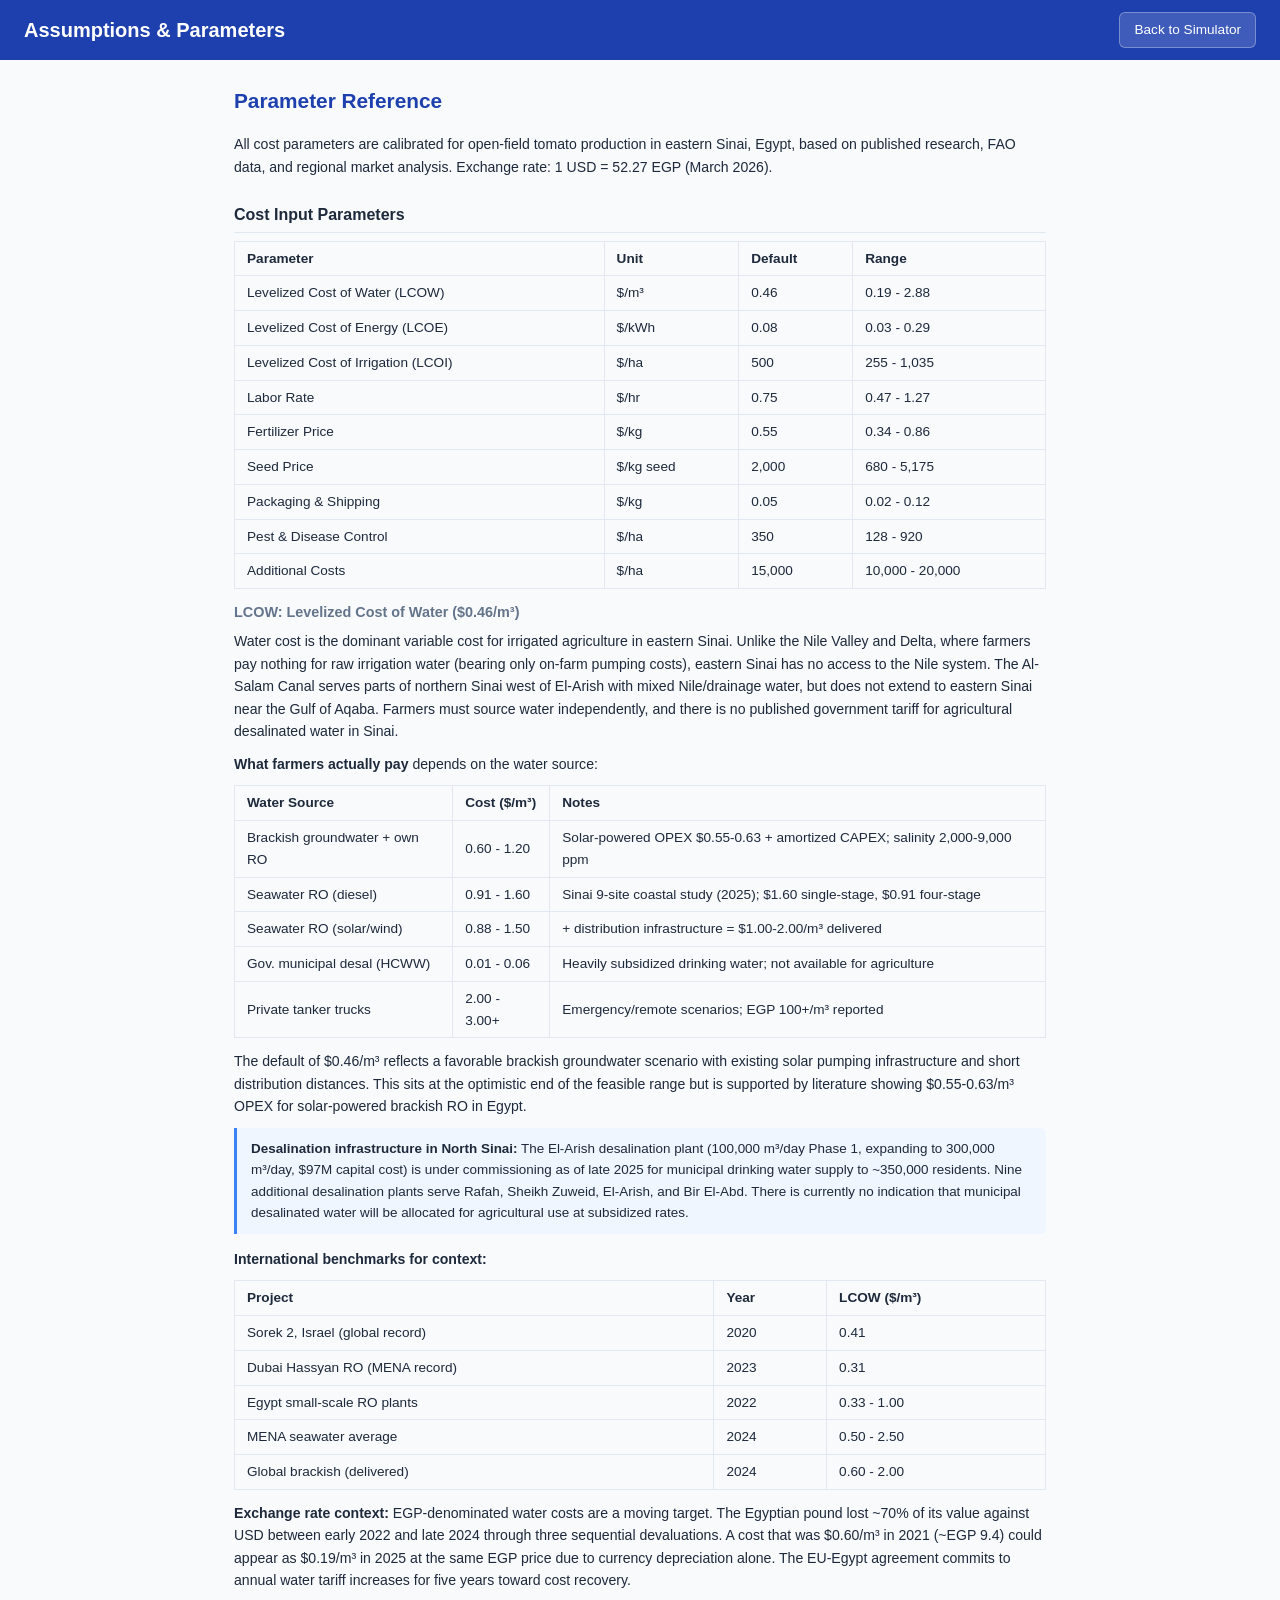
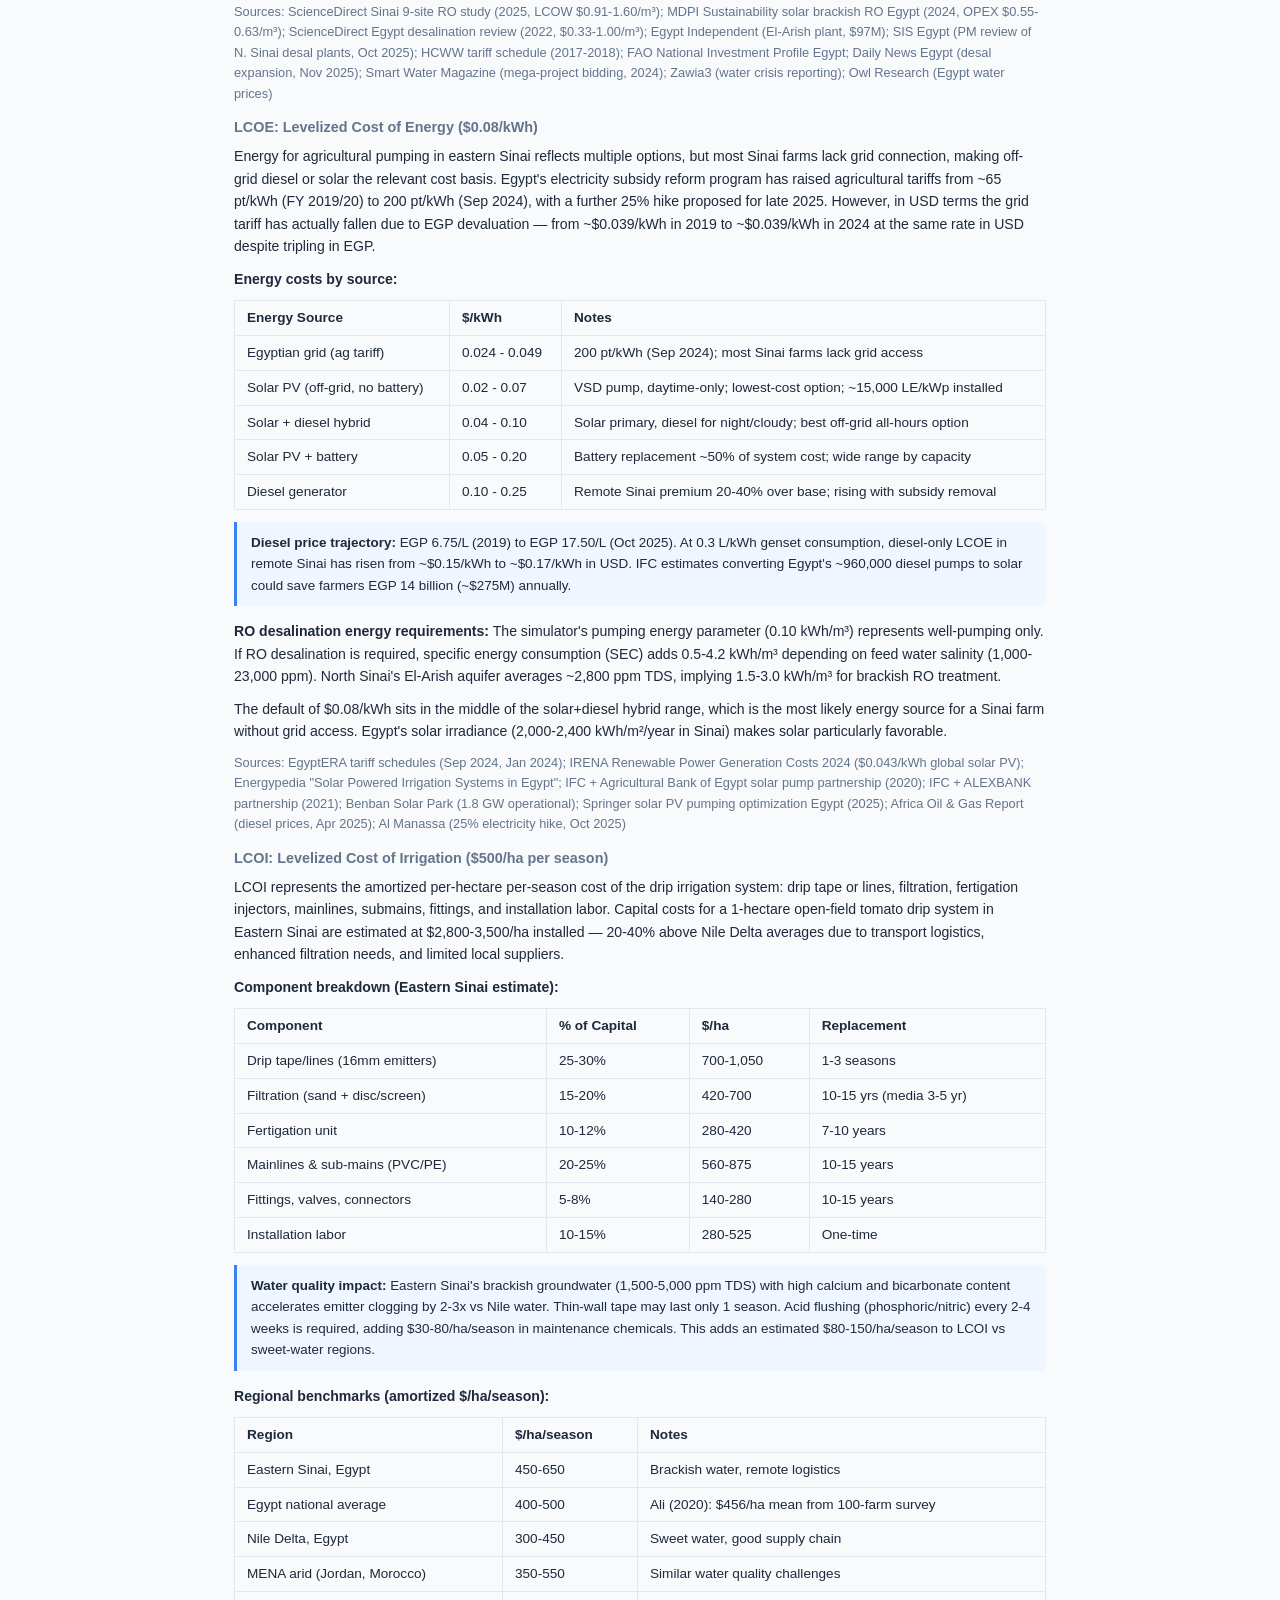
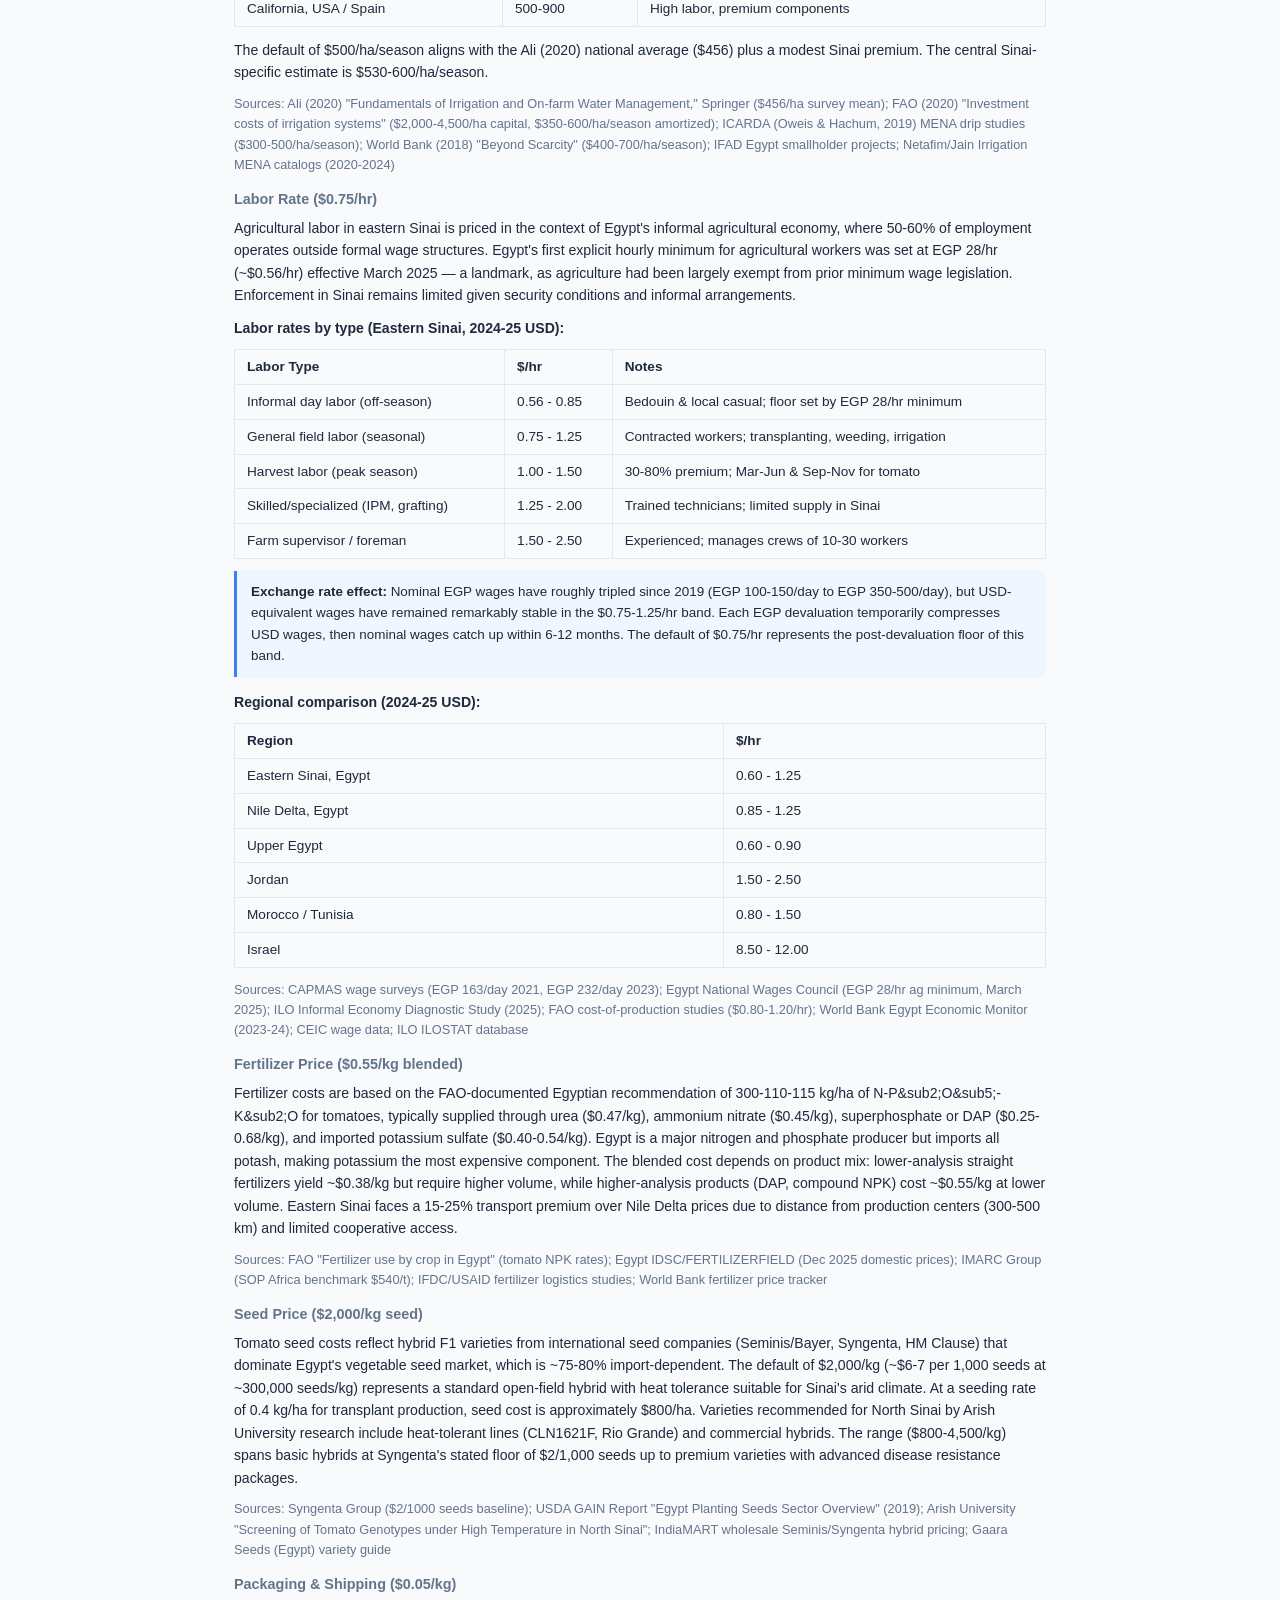
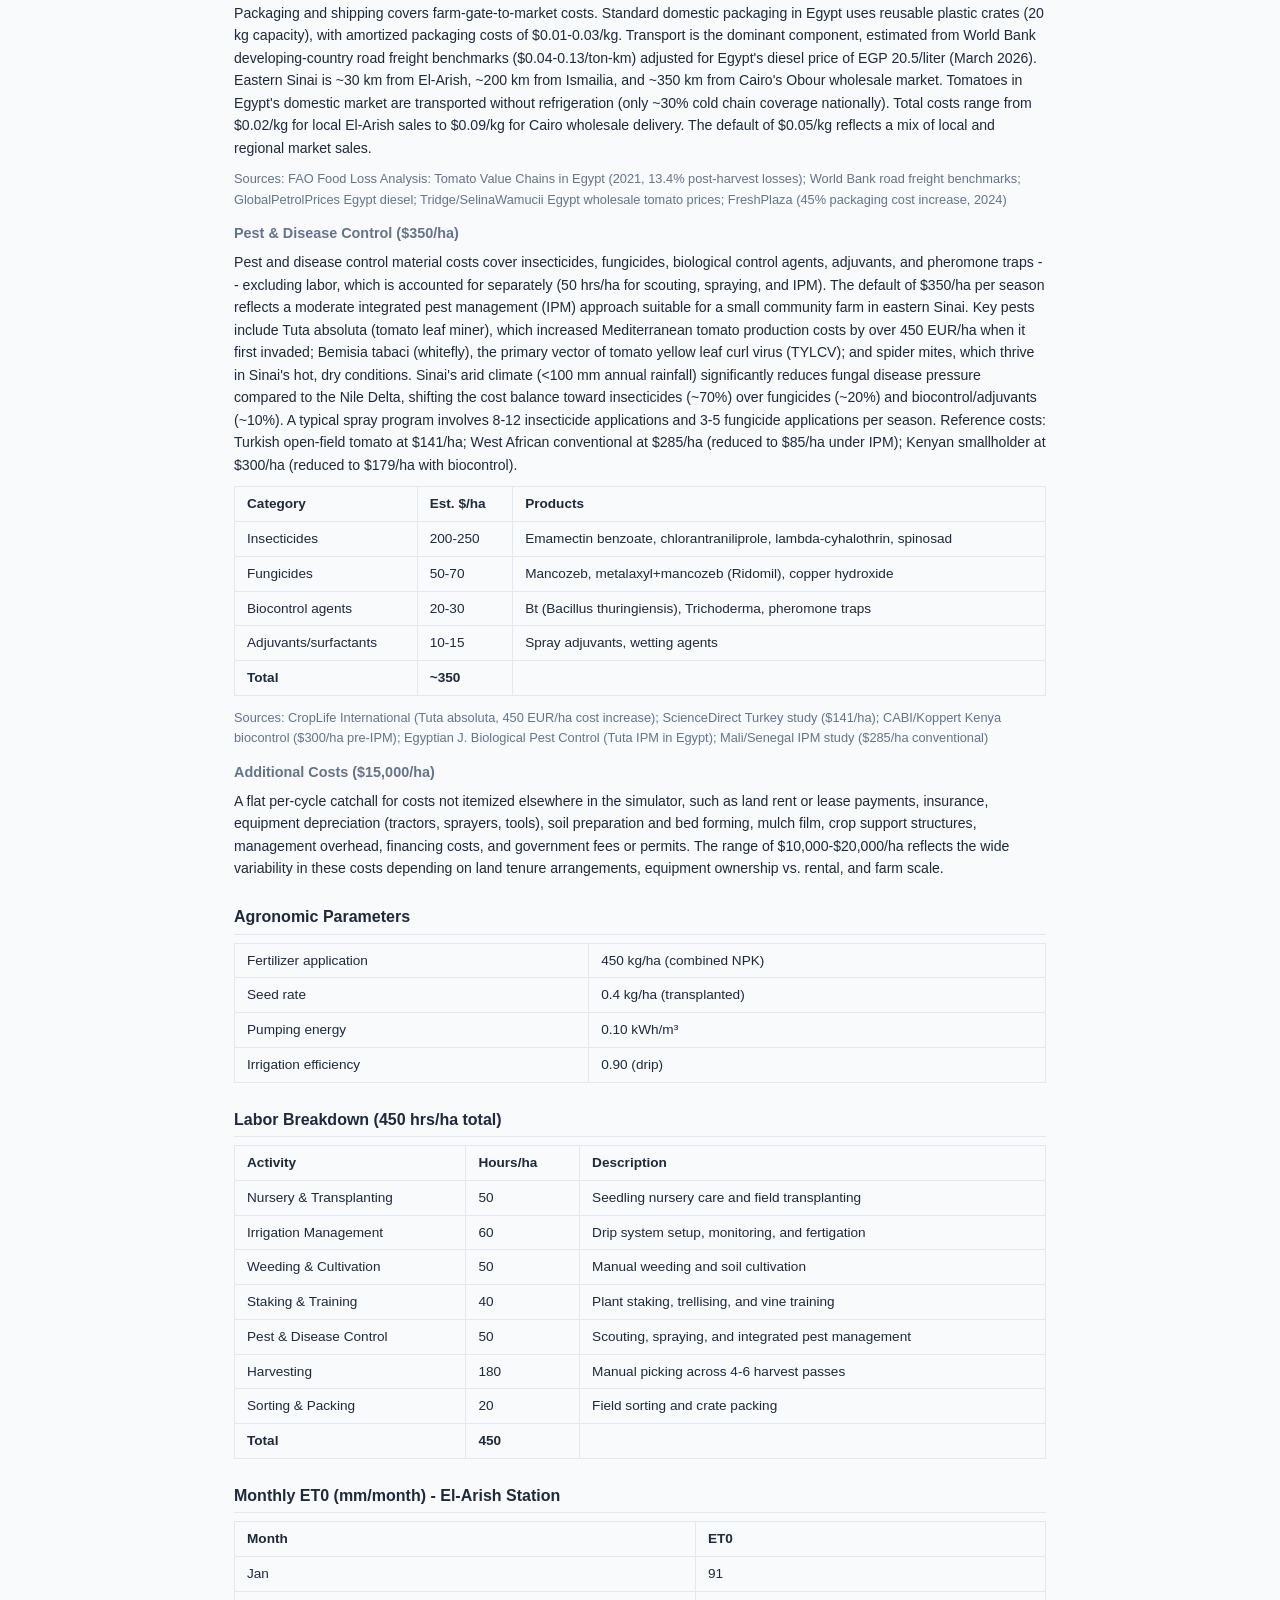
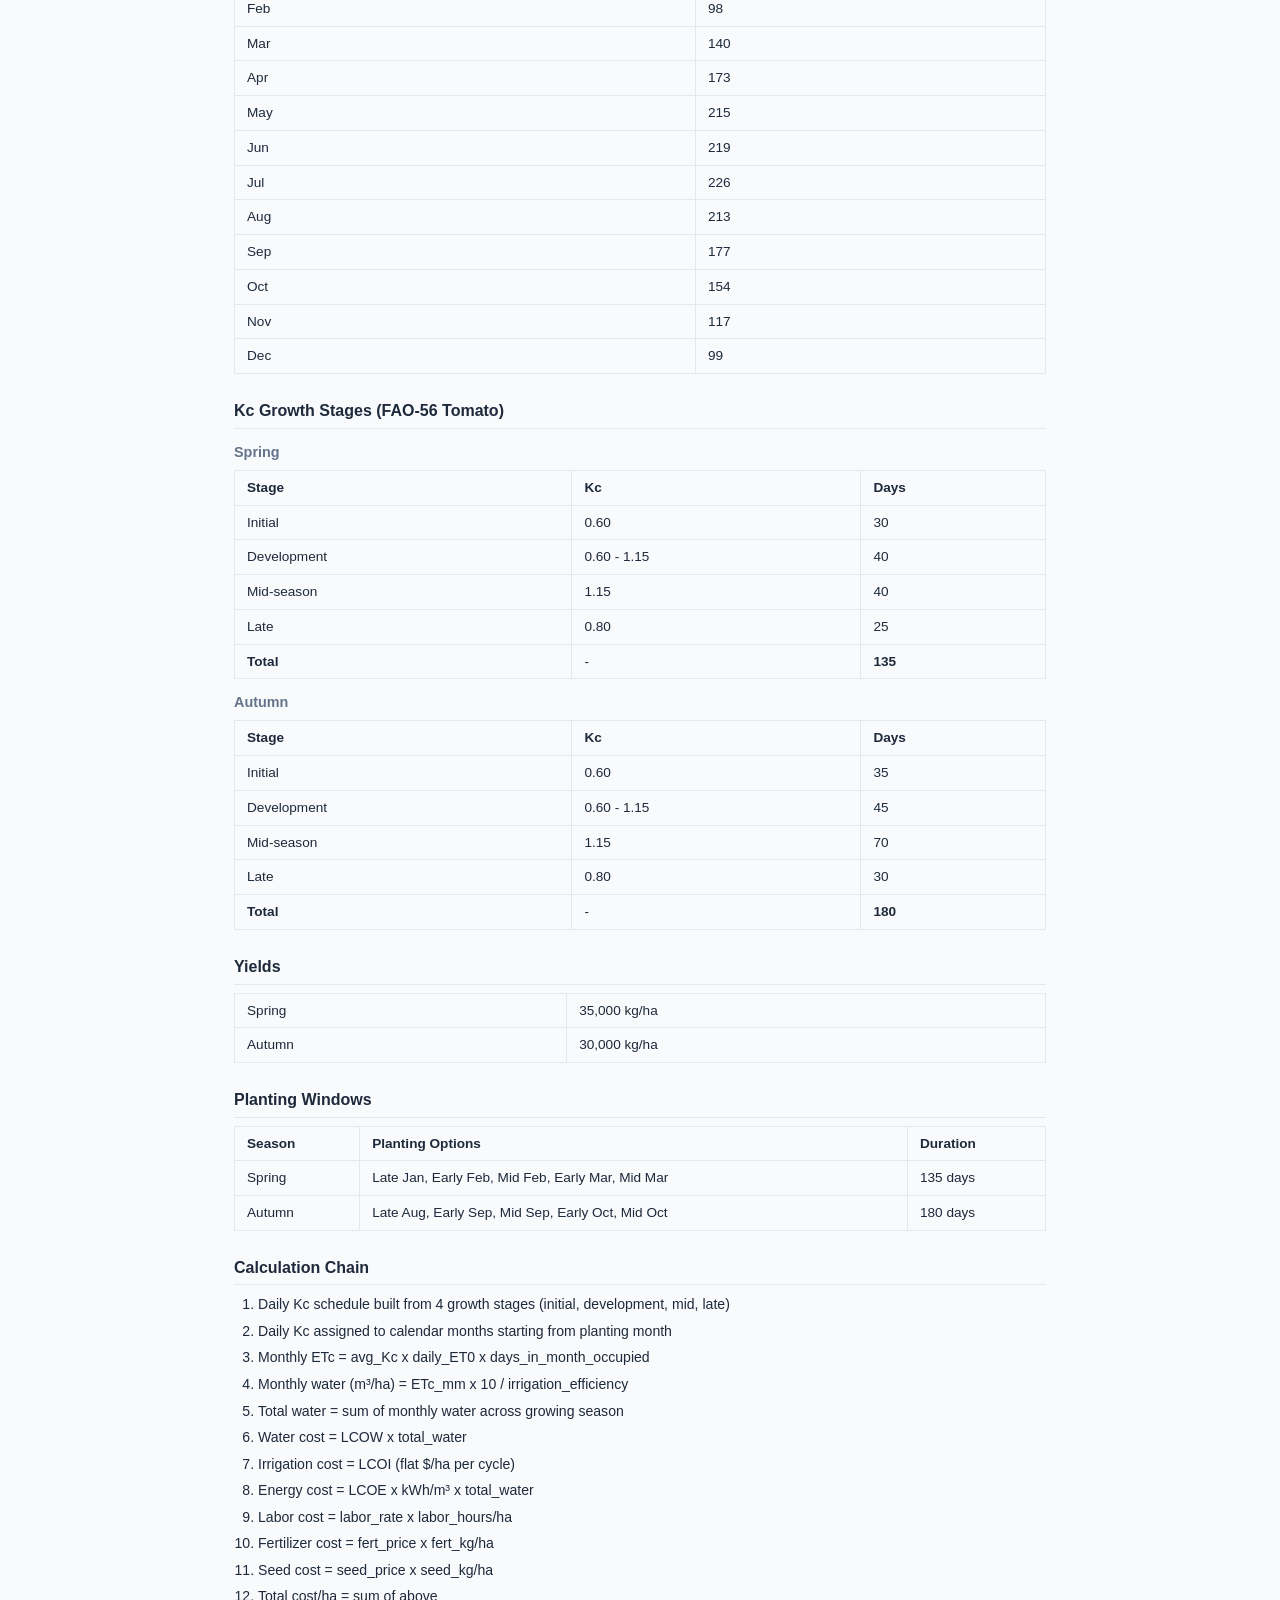
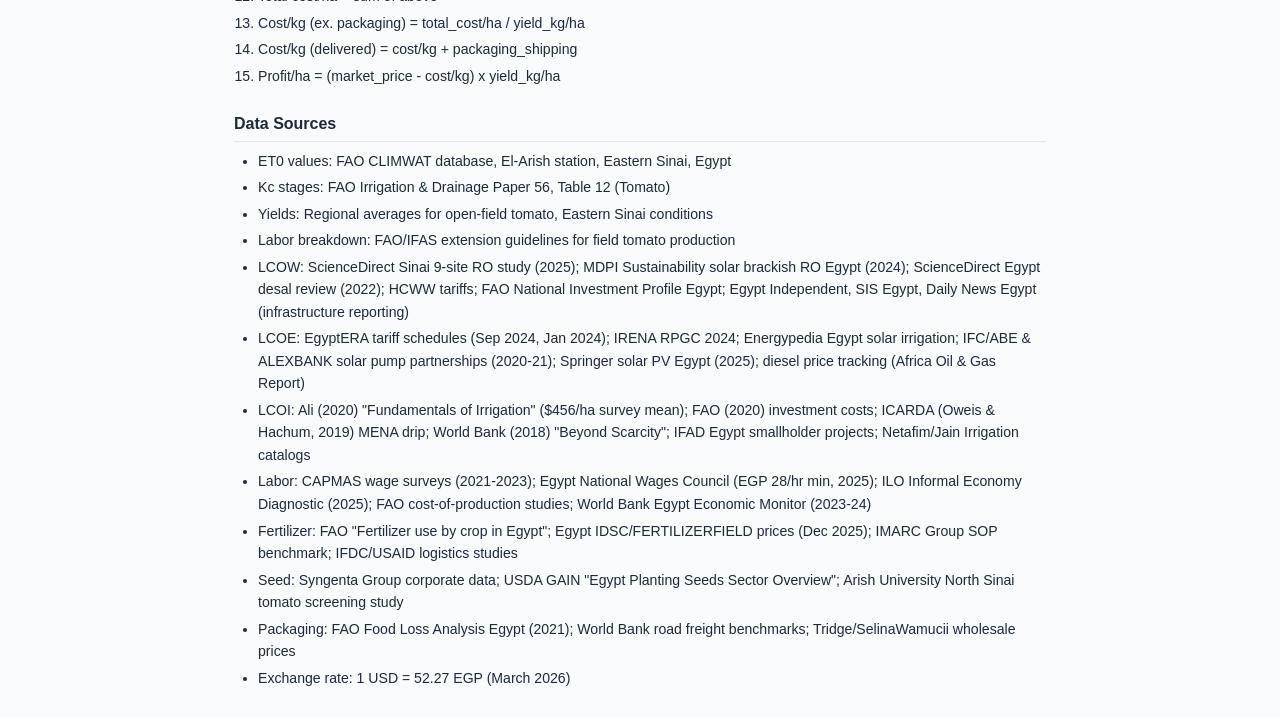
==== commit 110040c8: "Add LCOE, LCOI, Labor research to assumptions page and info popups Assumptions page: - LCOE section " ====
--- a/assumptions.html
+++ b/assumptions.html
@@ -188,16 +188,92 @@
     <div class="sources">Sources: ScienceDirect Sinai 9-site RO study (2025, LCOW $0.91-1.60/m&sup3;); MDPI Sustainability solar brackish RO Egypt (2024, OPEX $0.55-0.63/m&sup3;); ScienceDirect Egypt desalination review (2022, $0.33-1.00/m&sup3;); Egypt Independent (El-Arish plant, $97M); SIS Egypt (PM review of N. Sinai desal plants, Oct 2025); HCWW tariff schedule (2017-2018); FAO National Investment Profile Egypt; Daily News Egypt (desal expansion, Nov 2025); Smart Water Magazine (mega-project bidding, 2024); Zawia3 (water crisis reporting); Owl Research (Egypt water prices)</div>
 
     <h4>LCOE: Levelized Cost of Energy ($0.08/kWh)</h4>
-    <p>Energy for agricultural pumping in eastern Sinai reflects three options: Egyptian grid electricity at subsidized agricultural rates (EGP 2.00/kWh, approximately $0.038/kWh, though a 15-25% hike is anticipated in 2026 and grid access may be limited in remote Sinai); solar PV direct-coupled pumping without battery storage ($0.05-0.10/kWh, benefiting from Egypt's excellent irradiation of 6+ kWh/m&sup2;/day); and diesel generators ($0.15-0.25/kWh at EGP 20.5/liter diesel). The default of $0.08/kWh assumes primarily solar PV pumping supplemented by limited grid or diesel backup, consistent with Egypt's agricultural energy transition trajectory.</p>
-    <div class="sources">Sources: EgyptERA tariff schedule (Sept 2024); IRENA Renewable Power Generation Costs 2024 ($0.043/kWh global solar PV); Fraunhofer ISE Egypt study (&lt;$0.077/kWh); IFC/World Bank solar pumping program; GlobalPetrolPrices Egypt diesel</div>
+
+    <p>Energy for agricultural pumping in eastern Sinai reflects multiple options, but most Sinai farms lack grid connection, making off-grid diesel or solar the relevant cost basis. Egypt's electricity subsidy reform program has raised agricultural tariffs from ~65 pt/kWh (FY 2019/20) to 200 pt/kWh (Sep 2024), with a further 25% hike proposed for late 2025. However, in USD terms the grid tariff has actually fallen due to EGP devaluation — from ~$0.039/kWh in 2019 to ~$0.039/kWh in 2024 at the same rate in USD despite tripling in EGP.</p>
+
+    <p><strong>Energy costs by source:</strong></p>
+    <table>
+      <tr><th>Energy Source</th><th>$/kWh</th><th>Notes</th></tr>
+      <tr><td>Egyptian grid (ag tariff)</td><td>0.024 - 0.049</td><td>200 pt/kWh (Sep 2024); most Sinai farms lack grid access</td></tr>
+      <tr><td>Solar PV (off-grid, no battery)</td><td>0.02 - 0.07</td><td>VSD pump, daytime-only; lowest-cost option; ~15,000 LE/kWp installed</td></tr>
+      <tr><td>Solar + diesel hybrid</td><td>0.04 - 0.10</td><td>Solar primary, diesel for night/cloudy; best off-grid all-hours option</td></tr>
+      <tr><td>Solar PV + battery</td><td>0.05 - 0.20</td><td>Battery replacement ~50% of system cost; wide range by capacity</td></tr>
+      <tr><td>Diesel generator</td><td>0.10 - 0.25</td><td>Remote Sinai premium 20-40% over base; rising with subsidy removal</td></tr>
+    </table>
+
+    <div class="note">
+      <strong>Diesel price trajectory:</strong> EGP 6.75/L (2019) to EGP 17.50/L (Oct 2025). At 0.3 L/kWh genset consumption, diesel-only LCOE in remote Sinai has risen from ~$0.15/kWh to ~$0.17/kWh in USD. IFC estimates converting Egypt's ~960,000 diesel pumps to solar could save farmers EGP 14 billion (~$275M) annually.
+    </div>
+
+    <p><strong>RO desalination energy requirements:</strong> The simulator's pumping energy parameter (0.10 kWh/m&sup3;) represents well-pumping only. If RO desalination is required, specific energy consumption (SEC) adds 0.5-4.2 kWh/m&sup3; depending on feed water salinity (1,000-23,000 ppm). North Sinai's El-Arish aquifer averages ~2,800 ppm TDS, implying 1.5-3.0 kWh/m&sup3; for brackish RO treatment.</p>
+
+    <p>The default of $0.08/kWh sits in the middle of the solar+diesel hybrid range, which is the most likely energy source for a Sinai farm without grid access. Egypt's solar irradiance (2,000-2,400 kWh/m&sup2;/year in Sinai) makes solar particularly favorable.</p>
+
+    <div class="sources">Sources: EgyptERA tariff schedules (Sep 2024, Jan 2024); IRENA Renewable Power Generation Costs 2024 ($0.043/kWh global solar PV); Energypedia "Solar Powered Irrigation Systems in Egypt"; IFC + Agricultural Bank of Egypt solar pump partnership (2020); IFC + ALEXBANK partnership (2021); Benban Solar Park (1.8 GW operational); Springer solar PV pumping optimization Egypt (2025); Africa Oil &amp; Gas Report (diesel prices, Apr 2025); Al Manassa (25% electricity hike, Oct 2025)</div>
 
     <h4>LCOI: Levelized Cost of Irrigation ($500/ha per season)</h4>
-    <p>LCOI represents the amortized per-hectare per-season cost of the drip irrigation system, including drip tape or drip lines, filtration equipment, fertigation injectors, mainlines, submains, fittings, and installation labor. Drip systems have a dual-lifecycle cost structure: hard infrastructure (mainlines, filters, injectors) amortizes over 10-15 years, while drip tape or thin-wall drip lines must be replaced every 1-3 seasons depending on water quality. In eastern Sinai, hard groundwater with high mineral content accelerates emitter clogging and tape degradation. The default of $500/ha/season is based on empirical data from a 2020 study of 100 Egyptian tomato farms (Ali, 2020, Irrigation and Drainage) which found average irrigation infrastructure costs of $456/ha.</p>
-    <div class="sources">Sources: Ali (2020) "Investment profitability of drip irrigation: Evidence from Egypt," Irrigation and Drainage (Wiley), survey of 100 tomato farms; FAO "Economics of irrigation" ($1,200-2,500/ha capital); ICARDA ultra-low-energy drip irrigation program; FAO AQUASTAT Investment Costs Database</div>
+
+    <p>LCOI represents the amortized per-hectare per-season cost of the drip irrigation system: drip tape or lines, filtration, fertigation injectors, mainlines, submains, fittings, and installation labor. Capital costs for a 1-hectare open-field tomato drip system in Eastern Sinai are estimated at $2,800-3,500/ha installed — 20-40% above Nile Delta averages due to transport logistics, enhanced filtration needs, and limited local suppliers.</p>
+
+    <p><strong>Component breakdown (Eastern Sinai estimate):</strong></p>
+    <table>
+      <tr><th>Component</th><th>% of Capital</th><th>$/ha</th><th>Replacement</th></tr>
+      <tr><td>Drip tape/lines (16mm emitters)</td><td>25-30%</td><td>700-1,050</td><td>1-3 seasons</td></tr>
+      <tr><td>Filtration (sand + disc/screen)</td><td>15-20%</td><td>420-700</td><td>10-15 yrs (media 3-5 yr)</td></tr>
+      <tr><td>Fertigation unit</td><td>10-12%</td><td>280-420</td><td>7-10 years</td></tr>
+      <tr><td>Mainlines &amp; sub-mains (PVC/PE)</td><td>20-25%</td><td>560-875</td><td>10-15 years</td></tr>
+      <tr><td>Fittings, valves, connectors</td><td>5-8%</td><td>140-280</td><td>10-15 years</td></tr>
+      <tr><td>Installation labor</td><td>10-15%</td><td>280-525</td><td>One-time</td></tr>
+    </table>
+
+    <div class="note">
+      <strong>Water quality impact:</strong> Eastern Sinai's brackish groundwater (1,500-5,000 ppm TDS) with high calcium and bicarbonate content accelerates emitter clogging by 2-3x vs Nile water. Thin-wall tape may last only 1 season. Acid flushing (phosphoric/nitric) every 2-4 weeks is required, adding $30-80/ha/season in maintenance chemicals. This adds an estimated $80-150/ha/season to LCOI vs sweet-water regions.
+    </div>
+
+    <p><strong>Regional benchmarks (amortized $/ha/season):</strong></p>
+    <table>
+      <tr><th>Region</th><th>$/ha/season</th><th>Notes</th></tr>
+      <tr><td>Eastern Sinai, Egypt</td><td>450-650</td><td>Brackish water, remote logistics</td></tr>
+      <tr><td>Egypt national average</td><td>400-500</td><td>Ali (2020): $456/ha mean from 100-farm survey</td></tr>
+      <tr><td>Nile Delta, Egypt</td><td>300-450</td><td>Sweet water, good supply chain</td></tr>
+      <tr><td>MENA arid (Jordan, Morocco)</td><td>350-550</td><td>Similar water quality challenges</td></tr>
+      <tr><td>California, USA / Spain</td><td>500-900</td><td>High labor, premium components</td></tr>
+    </table>
+
+    <p>The default of $500/ha/season aligns with the Ali (2020) national average ($456) plus a modest Sinai premium. The central Sinai-specific estimate is $530-600/ha/season.</p>
+
+    <div class="sources">Sources: Ali (2020) "Fundamentals of Irrigation and On-farm Water Management," Springer ($456/ha survey mean); FAO (2020) "Investment costs of irrigation systems" ($2,000-4,500/ha capital, $350-600/ha/season amortized); ICARDA (Oweis &amp; Hachum, 2019) MENA drip studies ($300-500/ha/season); World Bank (2018) "Beyond Scarcity" ($400-700/ha/season); IFAD Egypt smallholder projects; Netafim/Jain Irrigation MENA catalogs (2020-2024)</div>
 
     <h4>Labor Rate ($0.75/hr)</h4>
-    <p>Agricultural labor in eastern Sinai is priced in the context of Egypt's informal agricultural economy, where approximately 50-60% of employment operates outside formal wage structures. Egypt's first-ever hourly minimum wage for temporary and seasonal agricultural workers was set at EGP 28/hour (~$0.54/hr) effective March 2025. Eastern Sinai presents unique labor dynamics: the Bedouin population provides a local labor pool with limited alternative employment, while the region's remoteness and harsh climate can require a 15-40% premium over Nile Delta rates for outside seasonal workers. A productive agricultural workday in Sinai is estimated at 7 hours, accounting for midday heat breaks. The default of $0.75/hr (~EGP 275/day) represents a blended rate for a community farm using a mix of local Bedouin labor and occasional hired workers. Seasonal harvest premiums of 20-30% above base rates are typical.</p>
-    <div class="sources">Sources: Egypt National Wages Council (EGP 28/hr min, March 2025); ILO Informal Economy Diagnostic Study in Egypt (April 2025); CEIC Egypt weekly wages (EGP 1,584, Dec 2024); ERI SalaryExpert 2026 farm worker data; CAPMAS employment statistics</div>
+
+    <p>Agricultural labor in eastern Sinai is priced in the context of Egypt's informal agricultural economy, where 50-60% of employment operates outside formal wage structures. Egypt's first explicit hourly minimum for agricultural workers was set at EGP 28/hr (~$0.56/hr) effective March 2025 — a landmark, as agriculture had been largely exempt from prior minimum wage legislation. Enforcement in Sinai remains limited given security conditions and informal arrangements.</p>
+
+    <p><strong>Labor rates by type (Eastern Sinai, 2024-25 USD):</strong></p>
+    <table>
+      <tr><th>Labor Type</th><th>$/hr</th><th>Notes</th></tr>
+      <tr><td>Informal day labor (off-season)</td><td>0.56 - 0.85</td><td>Bedouin &amp; local casual; floor set by EGP 28/hr minimum</td></tr>
+      <tr><td>General field labor (seasonal)</td><td>0.75 - 1.25</td><td>Contracted workers; transplanting, weeding, irrigation</td></tr>
+      <tr><td>Harvest labor (peak season)</td><td>1.00 - 1.50</td><td>30-80% premium; Mar-Jun &amp; Sep-Nov for tomato</td></tr>
+      <tr><td>Skilled/specialized (IPM, grafting)</td><td>1.25 - 2.00</td><td>Trained technicians; limited supply in Sinai</td></tr>
+      <tr><td>Farm supervisor / foreman</td><td>1.50 - 2.50</td><td>Experienced; manages crews of 10-30 workers</td></tr>
+    </table>
+
+    <div class="note">
+      <strong>Exchange rate effect:</strong> Nominal EGP wages have roughly tripled since 2019 (EGP 100-150/day to EGP 350-500/day), but USD-equivalent wages have remained remarkably stable in the $0.75-1.25/hr band. Each EGP devaluation temporarily compresses USD wages, then nominal wages catch up within 6-12 months. The default of $0.75/hr represents the post-devaluation floor of this band.
+    </div>
+
+    <p><strong>Regional comparison (2024-25 USD):</strong></p>
+    <table>
+      <tr><th>Region</th><th>$/hr</th></tr>
+      <tr><td>Eastern Sinai, Egypt</td><td>0.60 - 1.25</td></tr>
+      <tr><td>Nile Delta, Egypt</td><td>0.85 - 1.25</td></tr>
+      <tr><td>Upper Egypt</td><td>0.60 - 0.90</td></tr>
+      <tr><td>Jordan</td><td>1.50 - 2.50</td></tr>
+      <tr><td>Morocco / Tunisia</td><td>0.80 - 1.50</td></tr>
+      <tr><td>Israel</td><td>8.50 - 12.00</td></tr>
+    </table>
+
+    <div class="sources">Sources: CAPMAS wage surveys (EGP 163/day 2021, EGP 232/day 2023); Egypt National Wages Council (EGP 28/hr ag minimum, March 2025); ILO Informal Economy Diagnostic Study (2025); FAO cost-of-production studies ($0.80-1.20/hr); World Bank Egypt Economic Monitor (2023-24); CEIC wage data; ILO ILOSTAT database</div>
 
     <h4>Fertilizer Price ($0.55/kg blended)</h4>
     <p>Fertilizer costs are based on the FAO-documented Egyptian recommendation of 300-110-115 kg/ha of N-P&sub2;O&sub5;-K&sub2;O for tomatoes, typically supplied through urea ($0.47/kg), ammonium nitrate ($0.45/kg), superphosphate or DAP ($0.25-0.68/kg), and imported potassium sulfate ($0.40-0.54/kg). Egypt is a major nitrogen and phosphate producer but imports all potash, making potassium the most expensive component. The blended cost depends on product mix: lower-analysis straight fertilizers yield ~$0.38/kg but require higher volume, while higher-analysis products (DAP, compound NPK) cost ~$0.55/kg at lower volume. Eastern Sinai faces a 15-25% transport premium over Nile Delta prices due to distance from production centers (300-500 km) and limited cooperative access.</p>
@@ -333,9 +409,9 @@
       <li>Yields: Regional averages for open-field tomato, Eastern Sinai conditions</li>
       <li>Labor breakdown: FAO/IFAS extension guidelines for field tomato production</li>
       <li>LCOW: ScienceDirect Sinai 9-site RO study (2025); MDPI Sustainability solar brackish RO Egypt (2024); ScienceDirect Egypt desal review (2022); HCWW tariffs; FAO National Investment Profile Egypt; Egypt Independent, SIS Egypt, Daily News Egypt (infrastructure reporting)</li>
-      <li>LCOE: EgyptERA official tariff (Sept 2024); IRENA Renewable Power Generation Costs 2024; Fraunhofer ISE Egypt study; IFC/World Bank solar pumping program</li>
-      <li>LCOI: Ali (2020) "Investment profitability of drip irrigation," Irrigation and Drainage (Wiley); FAO irrigation economics; ICARDA drip irrigation program</li>
-      <li>Labor: Egypt National Wages Council (EGP 28/hr min); ILO Informal Economy Diagnostic Study (2025); CEIC wage data; ERI SalaryExpert</li>
+      <li>LCOE: EgyptERA tariff schedules (Sep 2024, Jan 2024); IRENA RPGC 2024; Energypedia Egypt solar irrigation; IFC/ABE &amp; ALEXBANK solar pump partnerships (2020-21); Springer solar PV Egypt (2025); diesel price tracking (Africa Oil &amp; Gas Report)</li>
+      <li>LCOI: Ali (2020) "Fundamentals of Irrigation" ($456/ha survey mean); FAO (2020) investment costs; ICARDA (Oweis &amp; Hachum, 2019) MENA drip; World Bank (2018) "Beyond Scarcity"; IFAD Egypt smallholder projects; Netafim/Jain Irrigation catalogs</li>
+      <li>Labor: CAPMAS wage surveys (2021-2023); Egypt National Wages Council (EGP 28/hr min, 2025); ILO Informal Economy Diagnostic (2025); FAO cost-of-production studies; World Bank Egypt Economic Monitor (2023-24)</li>
       <li>Fertilizer: FAO "Fertilizer use by crop in Egypt"; Egypt IDSC/FERTILIZERFIELD prices (Dec 2025); IMARC Group SOP benchmark; IFDC/USAID logistics studies</li>
       <li>Seed: Syngenta Group corporate data; USDA GAIN "Egypt Planting Seeds Sector Overview"; Arish University North Sinai tomato screening study</li>
       <li>Packaging: FAO Food Loss Analysis Egypt (2021); World Bank road freight benchmarks; Tridge/SelinaWamucii wholesale prices</li>
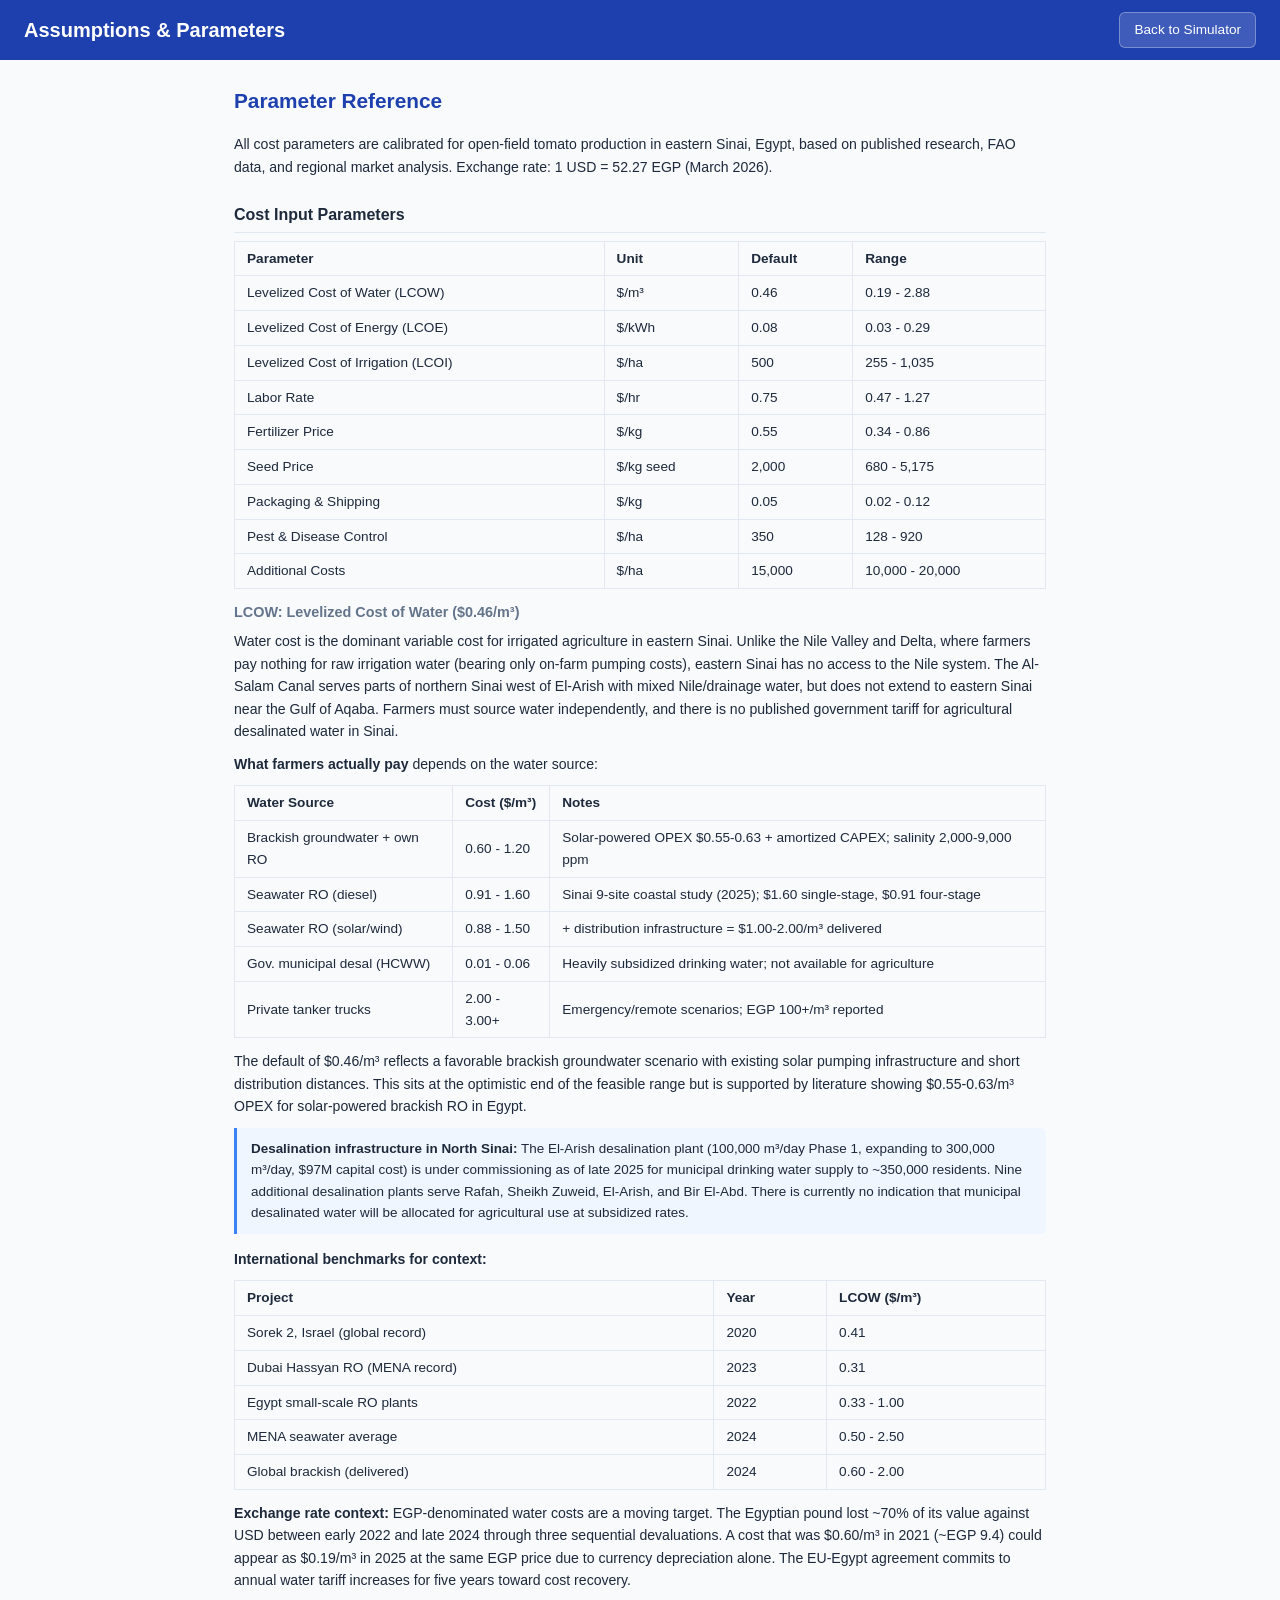
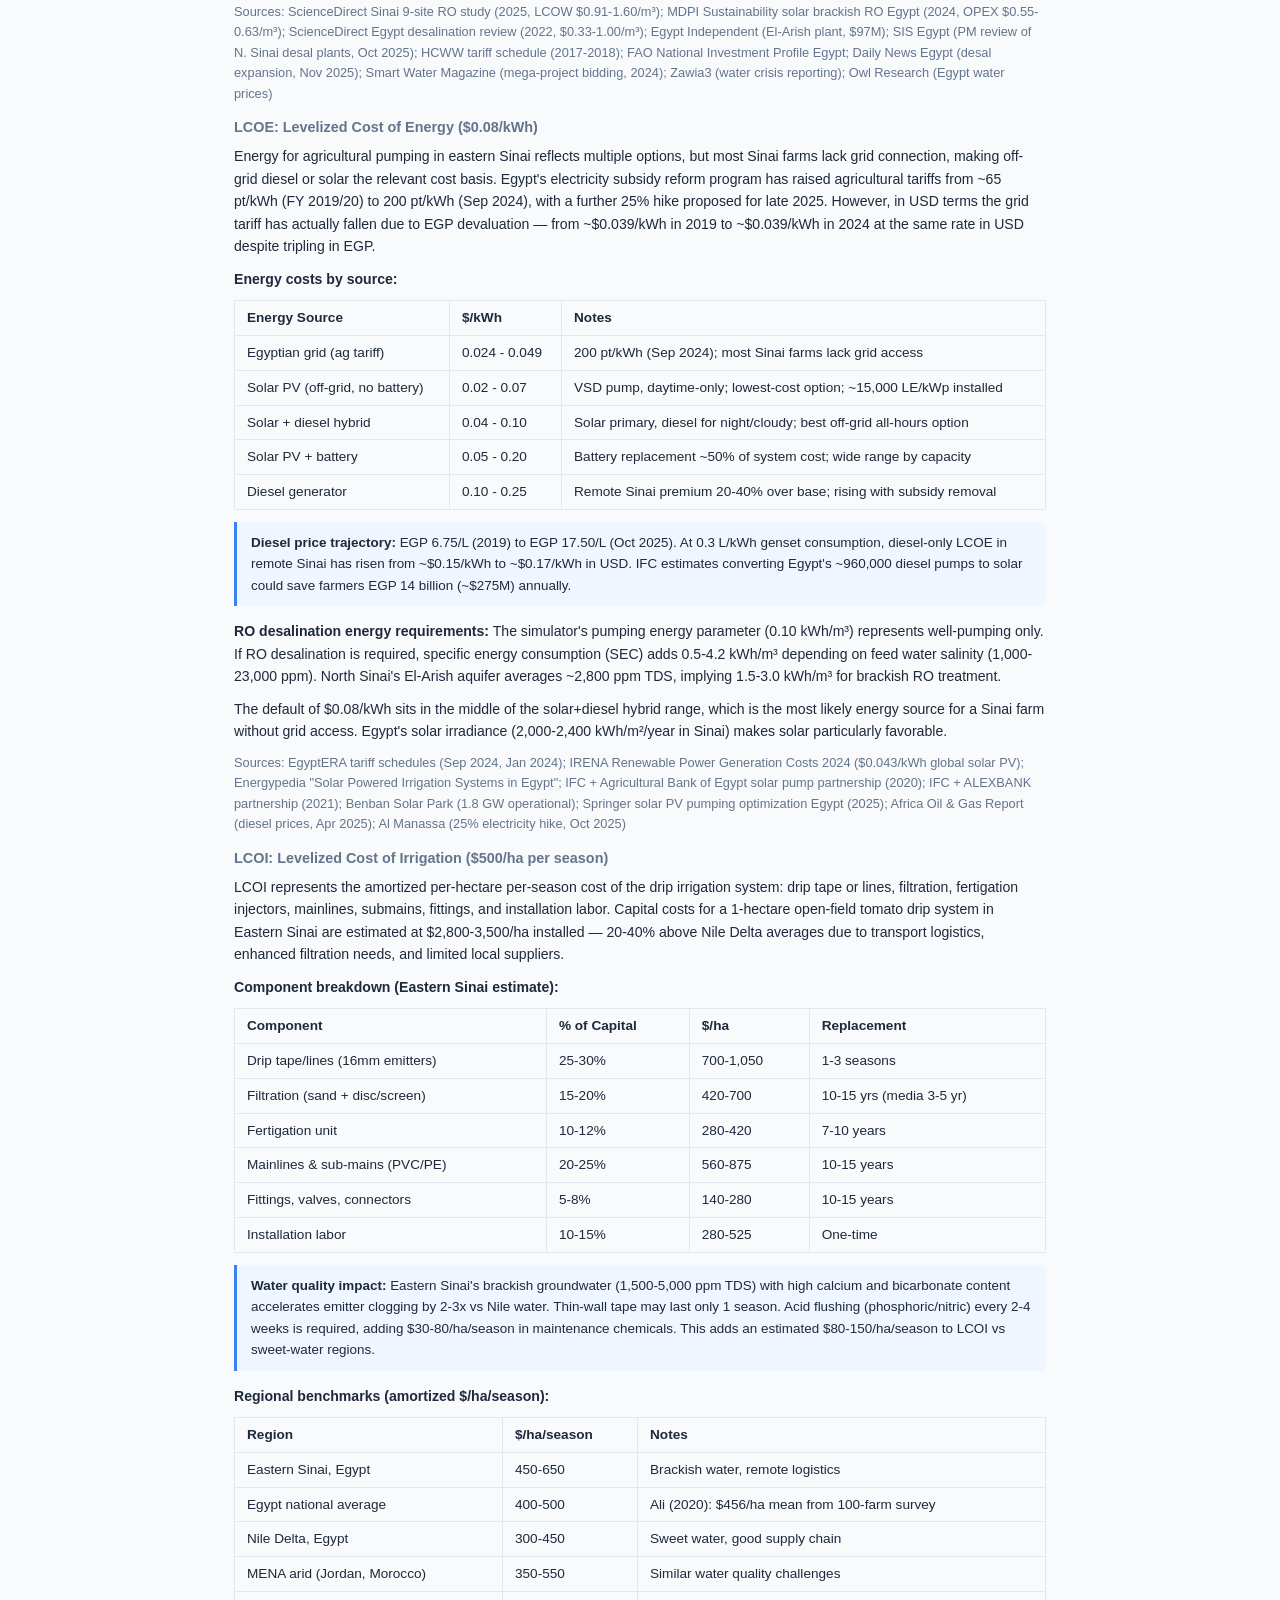
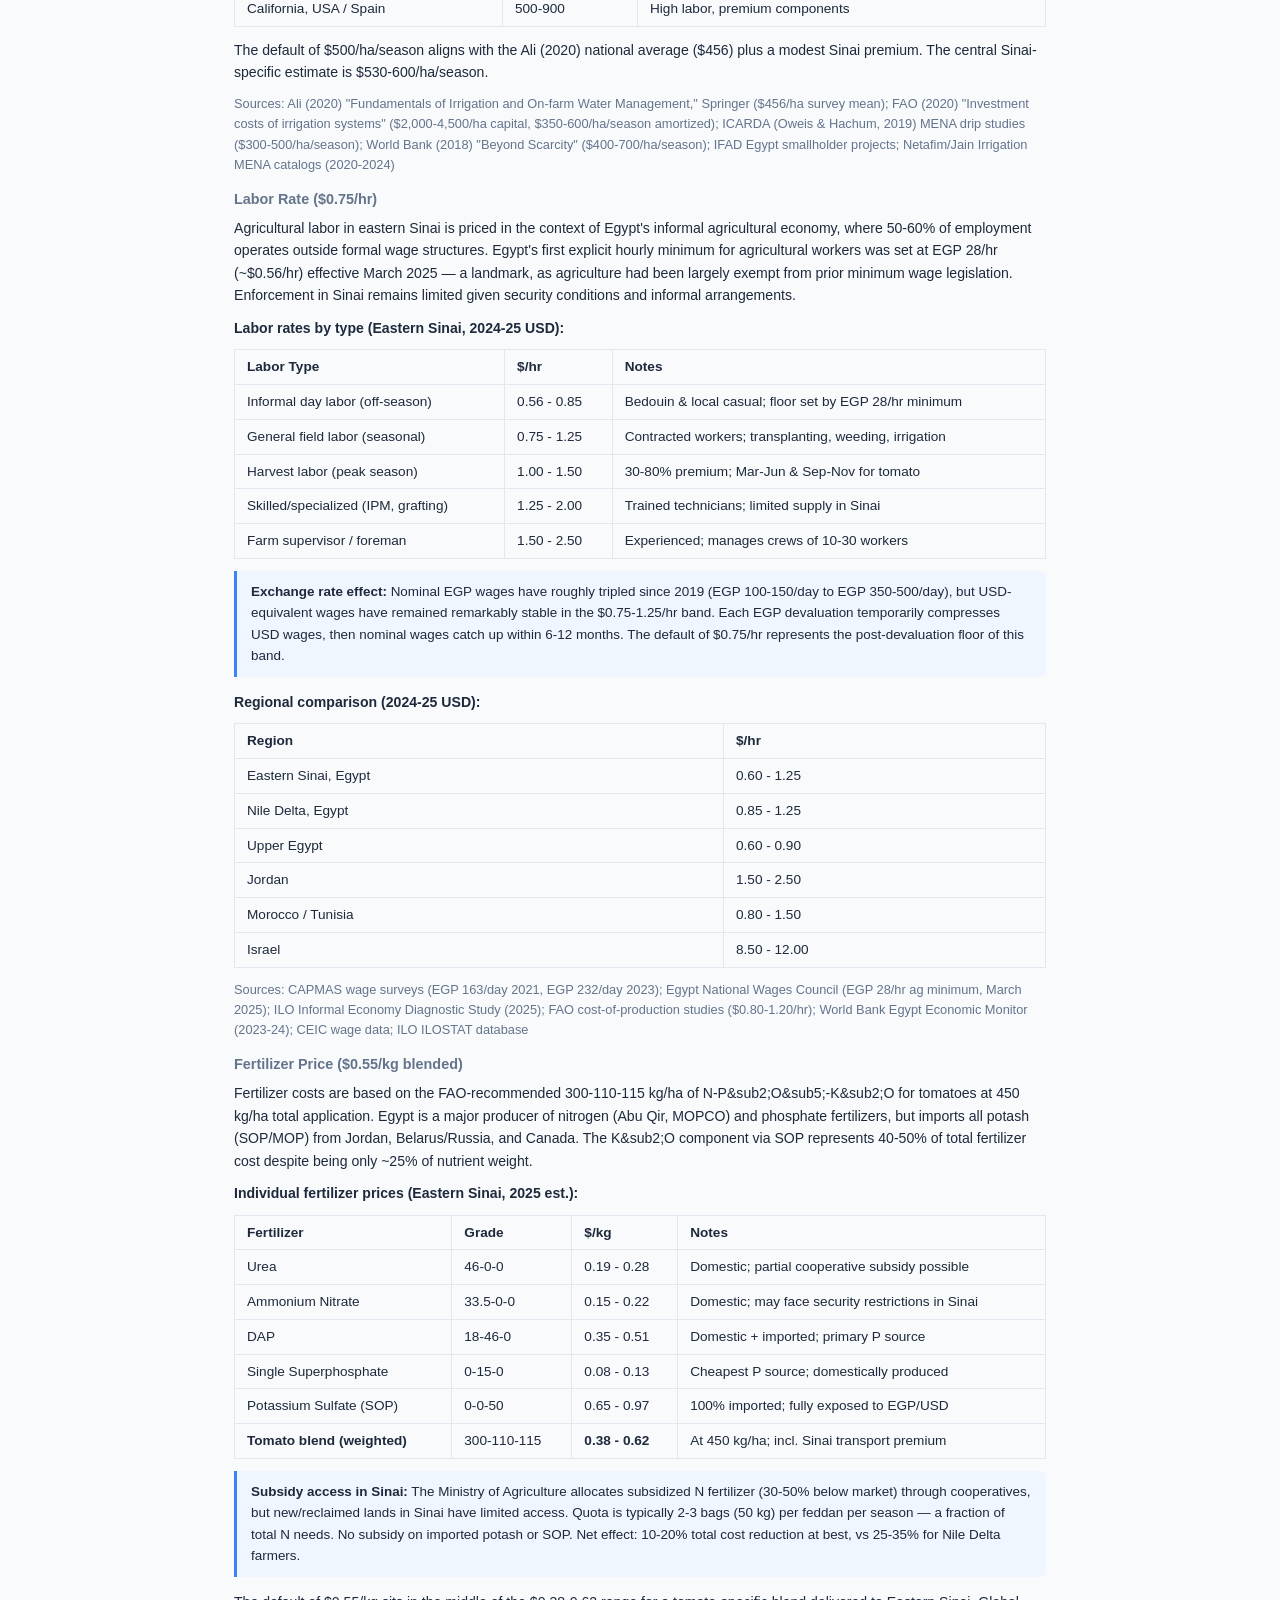
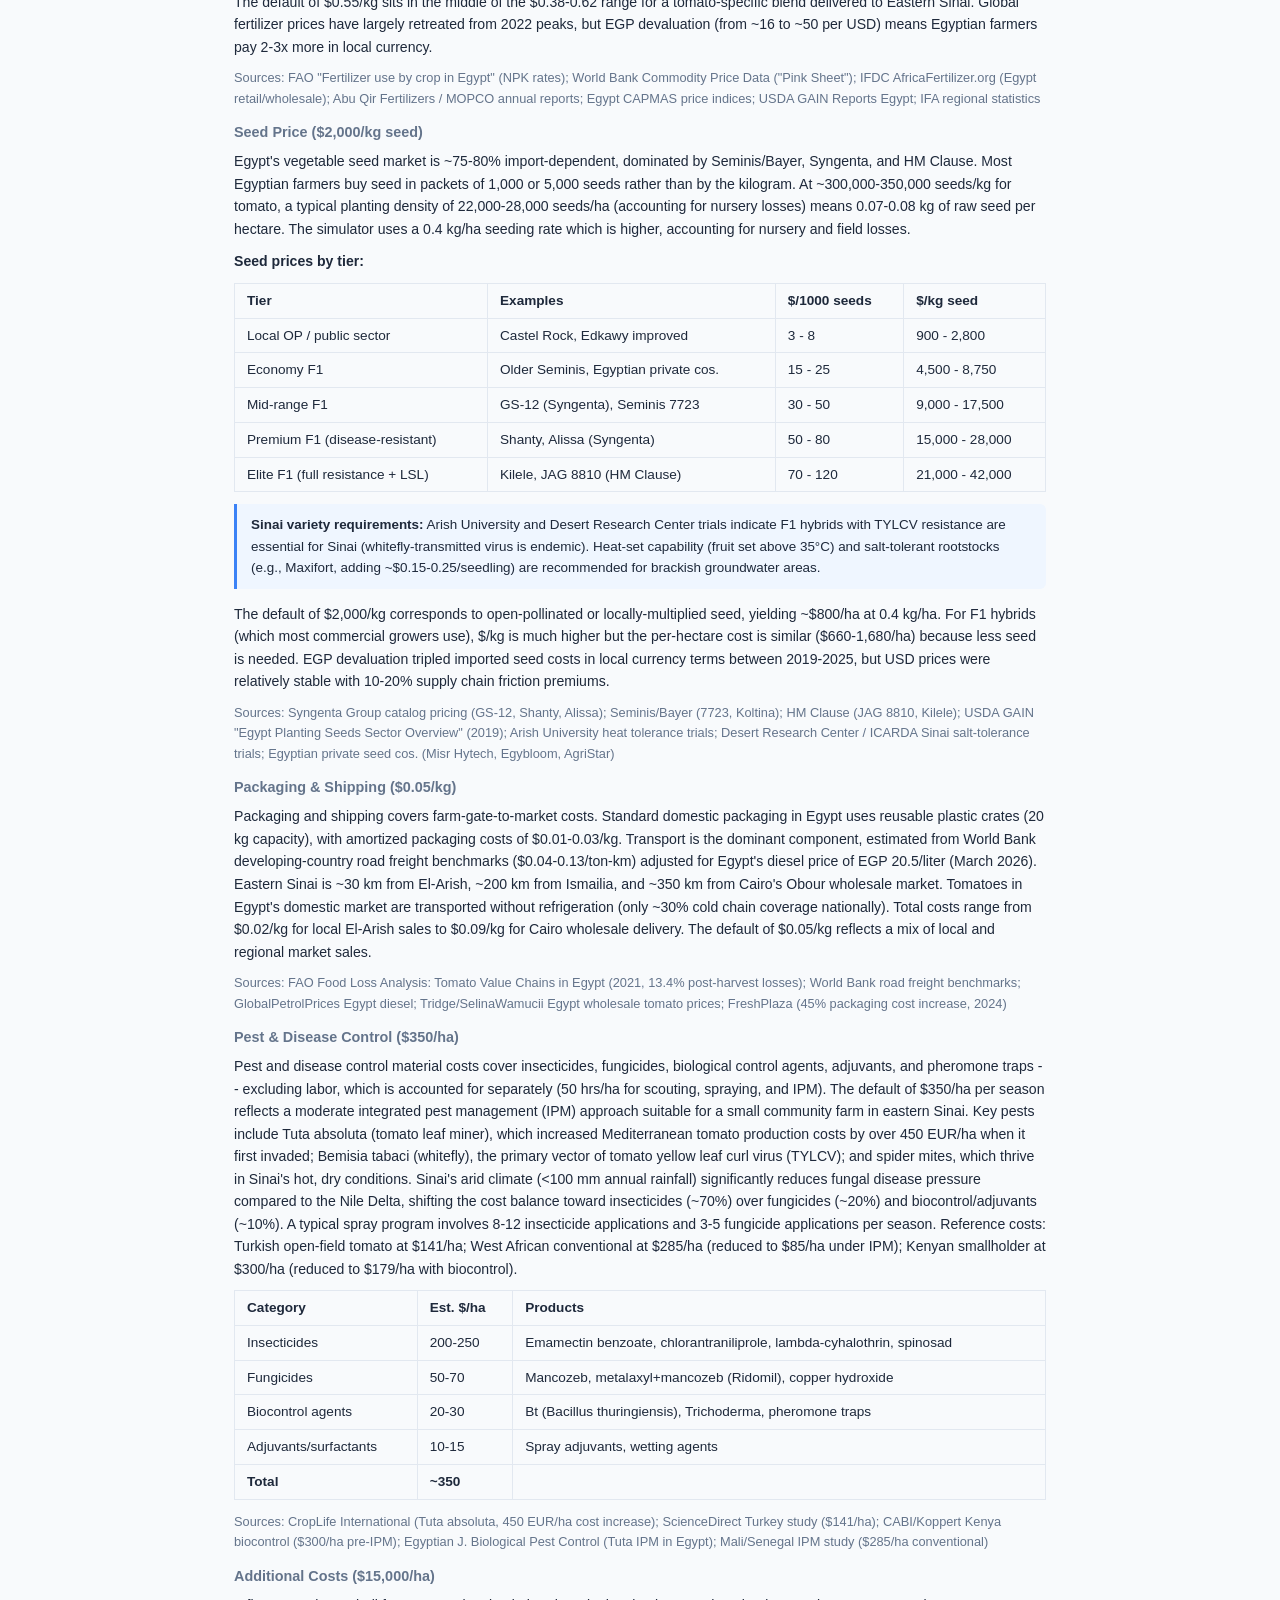
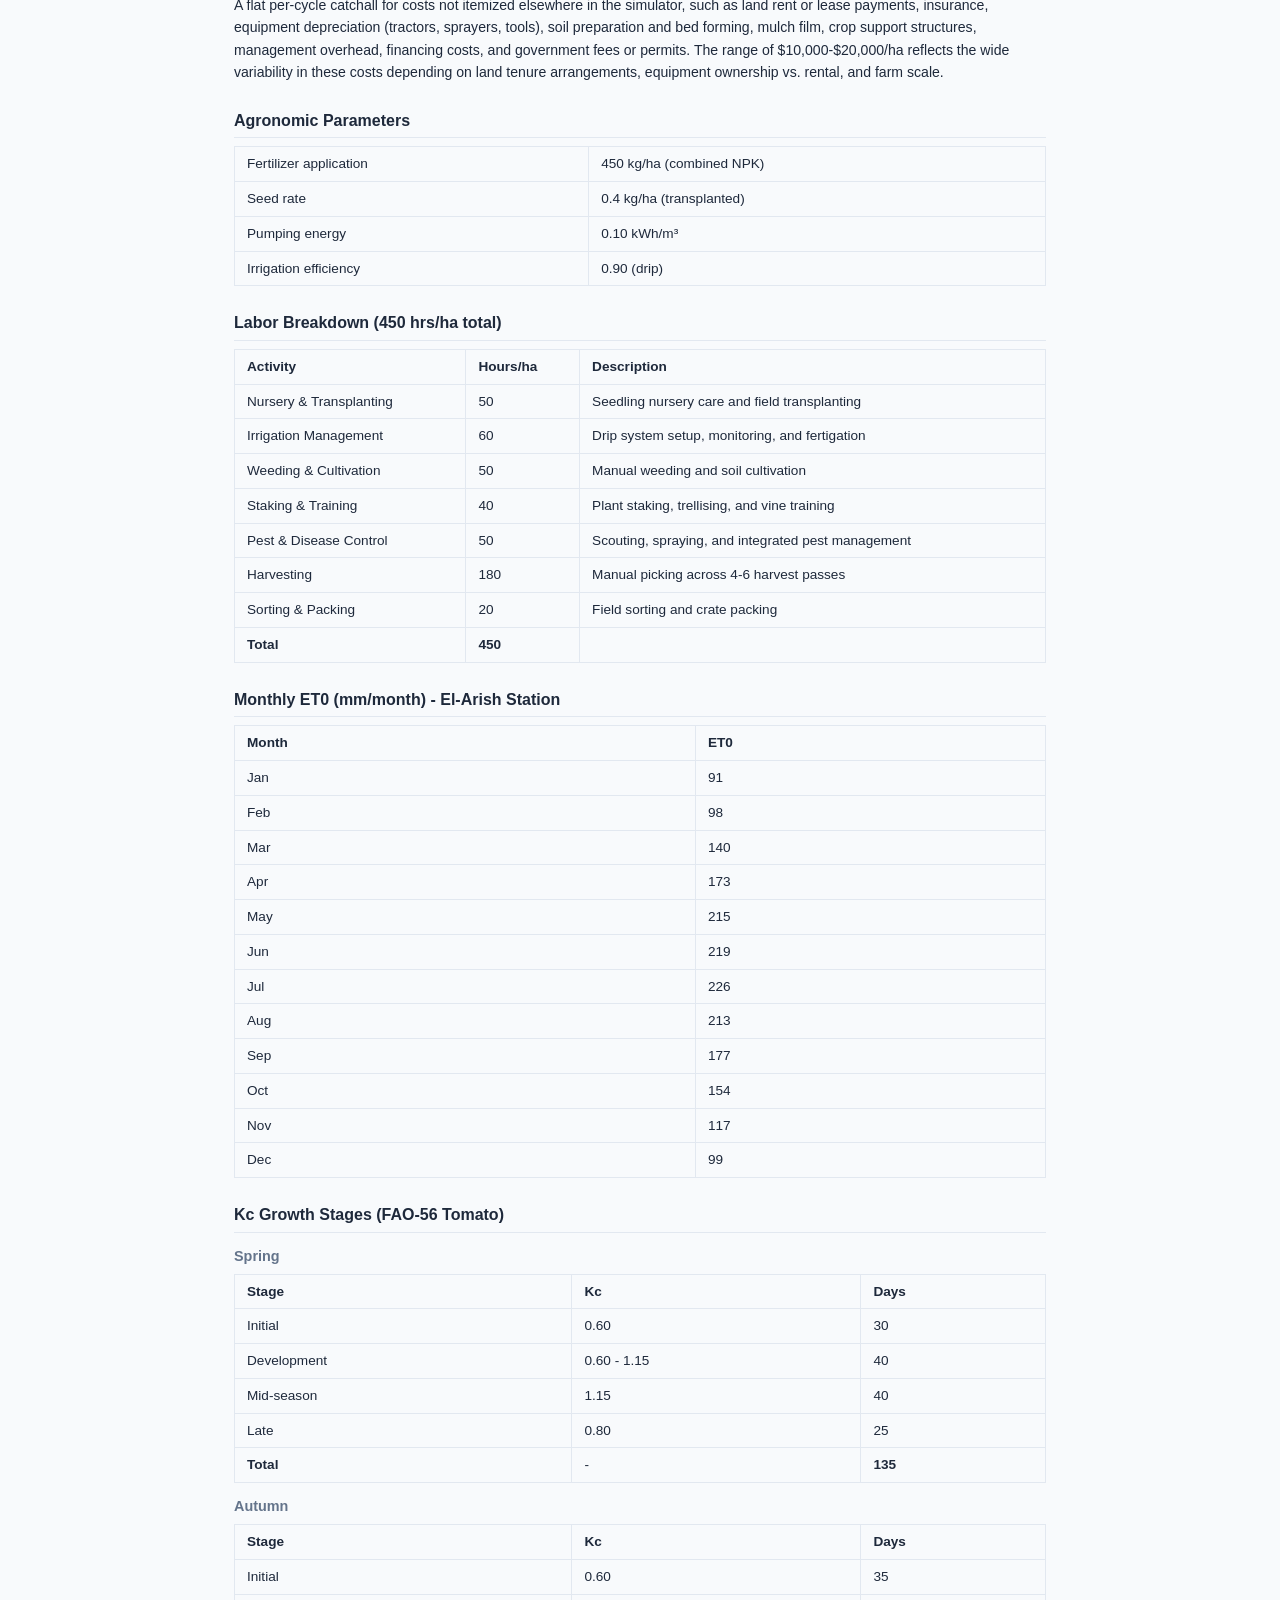
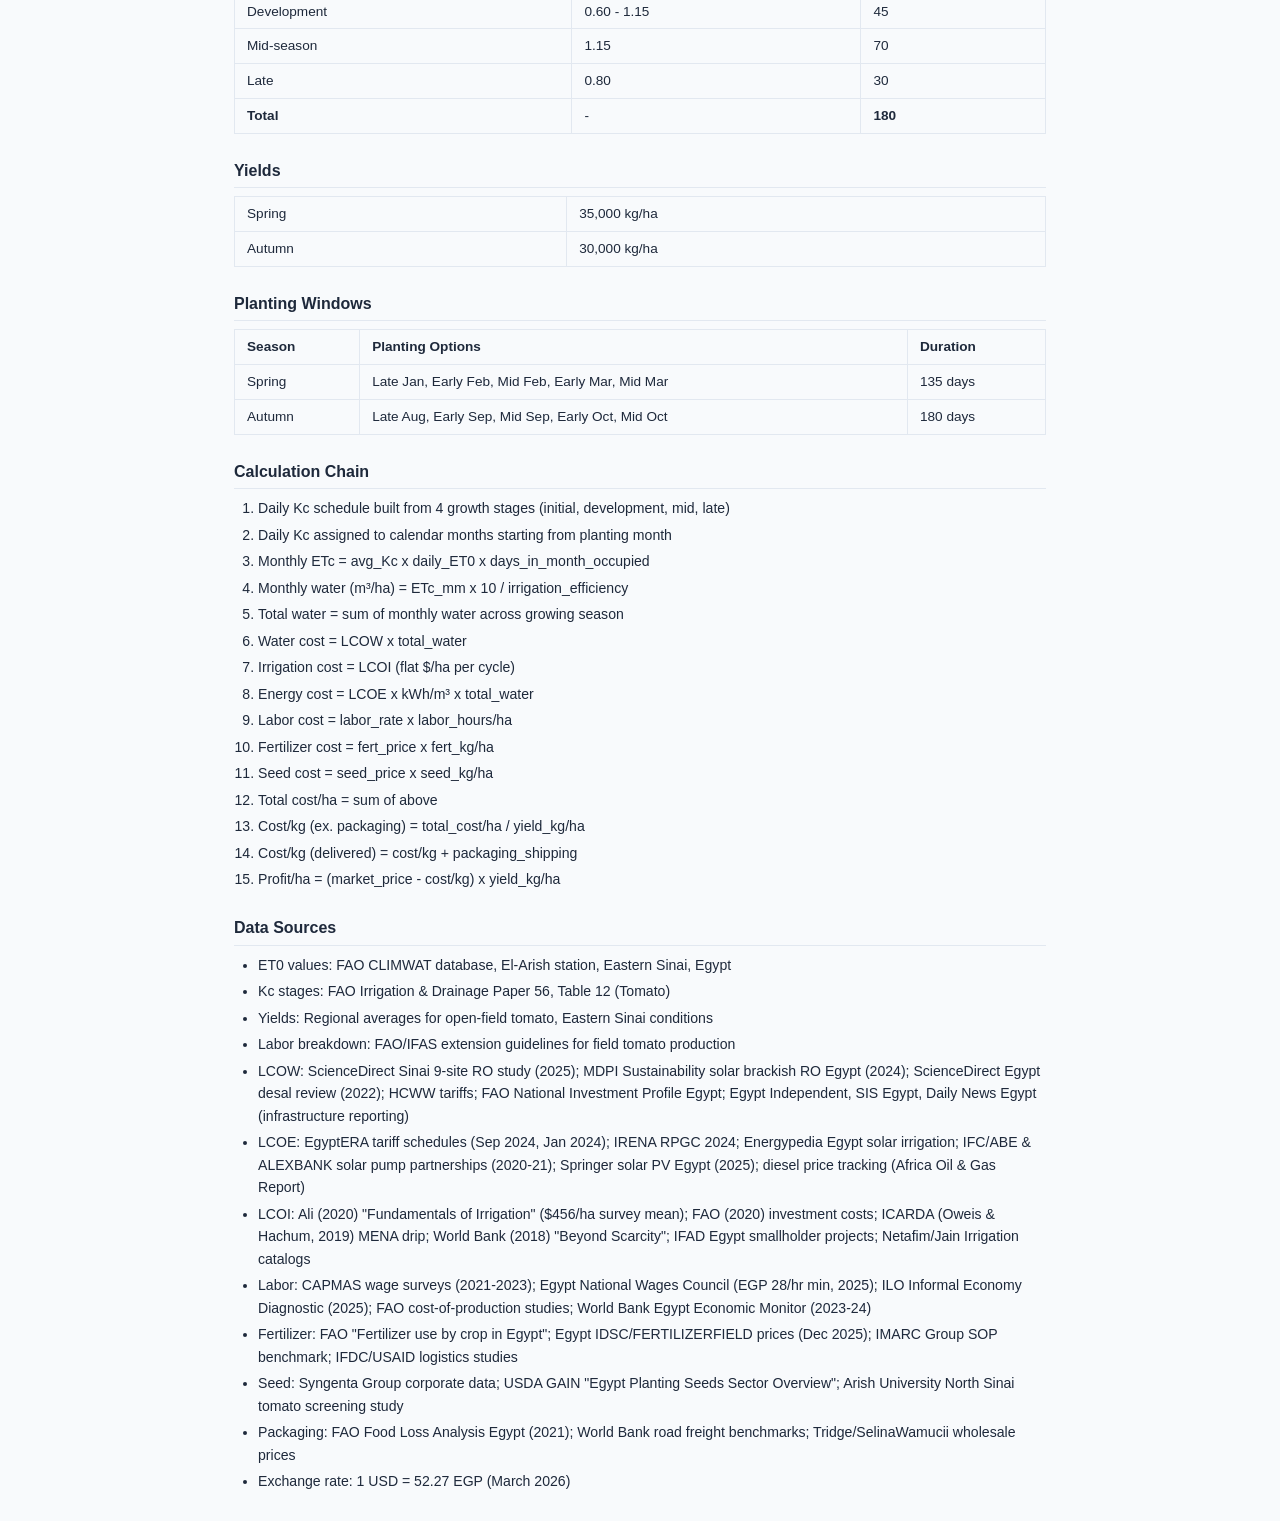
==== commit dcc11bee: "Add fertilizer and seed research to assumptions and info popups Fertilizer: individual product prici" ====
--- a/assumptions.html
+++ b/assumptions.html
@@ -276,12 +276,49 @@
     <div class="sources">Sources: CAPMAS wage surveys (EGP 163/day 2021, EGP 232/day 2023); Egypt National Wages Council (EGP 28/hr ag minimum, March 2025); ILO Informal Economy Diagnostic Study (2025); FAO cost-of-production studies ($0.80-1.20/hr); World Bank Egypt Economic Monitor (2023-24); CEIC wage data; ILO ILOSTAT database</div>
 
     <h4>Fertilizer Price ($0.55/kg blended)</h4>
-    <p>Fertilizer costs are based on the FAO-documented Egyptian recommendation of 300-110-115 kg/ha of N-P&sub2;O&sub5;-K&sub2;O for tomatoes, typically supplied through urea ($0.47/kg), ammonium nitrate ($0.45/kg), superphosphate or DAP ($0.25-0.68/kg), and imported potassium sulfate ($0.40-0.54/kg). Egypt is a major nitrogen and phosphate producer but imports all potash, making potassium the most expensive component. The blended cost depends on product mix: lower-analysis straight fertilizers yield ~$0.38/kg but require higher volume, while higher-analysis products (DAP, compound NPK) cost ~$0.55/kg at lower volume. Eastern Sinai faces a 15-25% transport premium over Nile Delta prices due to distance from production centers (300-500 km) and limited cooperative access.</p>
-    <div class="sources">Sources: FAO "Fertilizer use by crop in Egypt" (tomato NPK rates); Egypt IDSC/FERTILIZERFIELD (Dec 2025 domestic prices); IMARC Group (SOP Africa benchmark $540/t); IFDC/USAID fertilizer logistics studies; World Bank fertilizer price tracker</div>
+
+    <p>Fertilizer costs are based on the FAO-recommended 300-110-115 kg/ha of N-P&sub2;O&sub5;-K&sub2;O for tomatoes at 450 kg/ha total application. Egypt is a major producer of nitrogen (Abu Qir, MOPCO) and phosphate fertilizers, but imports all potash (SOP/MOP) from Jordan, Belarus/Russia, and Canada. The K&sub2;O component via SOP represents 40-50% of total fertilizer cost despite being only ~25% of nutrient weight.</p>
+
+    <p><strong>Individual fertilizer prices (Eastern Sinai, 2025 est.):</strong></p>
+    <table>
+      <tr><th>Fertilizer</th><th>Grade</th><th>$/kg</th><th>Notes</th></tr>
+      <tr><td>Urea</td><td>46-0-0</td><td>0.19 - 0.28</td><td>Domestic; partial cooperative subsidy possible</td></tr>
+      <tr><td>Ammonium Nitrate</td><td>33.5-0-0</td><td>0.15 - 0.22</td><td>Domestic; may face security restrictions in Sinai</td></tr>
+      <tr><td>DAP</td><td>18-46-0</td><td>0.35 - 0.51</td><td>Domestic + imported; primary P source</td></tr>
+      <tr><td>Single Superphosphate</td><td>0-15-0</td><td>0.08 - 0.13</td><td>Cheapest P source; domestically produced</td></tr>
+      <tr><td>Potassium Sulfate (SOP)</td><td>0-0-50</td><td>0.65 - 0.97</td><td>100% imported; fully exposed to EGP/USD</td></tr>
+      <tr><td><strong>Tomato blend (weighted)</strong></td><td>300-110-115</td><td><strong>0.38 - 0.62</strong></td><td>At 450 kg/ha; incl. Sinai transport premium</td></tr>
+    </table>
+
+    <div class="note">
+      <strong>Subsidy access in Sinai:</strong> The Ministry of Agriculture allocates subsidized N fertilizer (30-50% below market) through cooperatives, but new/reclaimed lands in Sinai have limited access. Quota is typically 2-3 bags (50 kg) per feddan per season — a fraction of total N needs. No subsidy on imported potash or SOP. Net effect: 10-20% total cost reduction at best, vs 25-35% for Nile Delta farmers.
+    </div>
+
+    <p>The default of $0.55/kg sits in the middle of the $0.38-0.62 range for a tomato-specific blend delivered to Eastern Sinai. Global fertilizer prices have largely retreated from 2022 peaks, but EGP devaluation (from ~16 to ~50 per USD) means Egyptian farmers pay 2-3x more in local currency.</p>
+
+    <div class="sources">Sources: FAO "Fertilizer use by crop in Egypt" (NPK rates); World Bank Commodity Price Data ("Pink Sheet"); IFDC AfricaFertilizer.org (Egypt retail/wholesale); Abu Qir Fertilizers / MOPCO annual reports; Egypt CAPMAS price indices; USDA GAIN Reports Egypt; IFA regional statistics</div>
 
     <h4>Seed Price ($2,000/kg seed)</h4>
-    <p>Tomato seed costs reflect hybrid F1 varieties from international seed companies (Seminis/Bayer, Syngenta, HM Clause) that dominate Egypt's vegetable seed market, which is ~75-80% import-dependent. The default of $2,000/kg (~$6-7 per 1,000 seeds at ~300,000 seeds/kg) represents a standard open-field hybrid with heat tolerance suitable for Sinai's arid climate. At a seeding rate of 0.4 kg/ha for transplant production, seed cost is approximately $800/ha. Varieties recommended for North Sinai by Arish University research include heat-tolerant lines (CLN1621F, Rio Grande) and commercial hybrids. The range ($800-4,500/kg) spans basic hybrids at Syngenta's stated floor of $2/1,000 seeds up to premium varieties with advanced disease resistance packages.</p>
-    <div class="sources">Sources: Syngenta Group ($2/1000 seeds baseline); USDA GAIN Report "Egypt Planting Seeds Sector Overview" (2019); Arish University "Screening of Tomato Genotypes under High Temperature in North Sinai"; IndiaMART wholesale Seminis/Syngenta hybrid pricing; Gaara Seeds (Egypt) variety guide</div>
+
+    <p>Egypt's vegetable seed market is ~75-80% import-dependent, dominated by Seminis/Bayer, Syngenta, and HM Clause. Most Egyptian farmers buy seed in packets of 1,000 or 5,000 seeds rather than by the kilogram. At ~300,000-350,000 seeds/kg for tomato, a typical planting density of 22,000-28,000 seeds/ha (accounting for nursery losses) means 0.07-0.08 kg of raw seed per hectare. The simulator uses a 0.4 kg/ha seeding rate which is higher, accounting for nursery and field losses.</p>
+
+    <p><strong>Seed prices by tier:</strong></p>
+    <table>
+      <tr><th>Tier</th><th>Examples</th><th>$/1000 seeds</th><th>$/kg seed</th></tr>
+      <tr><td>Local OP / public sector</td><td>Castel Rock, Edkawy improved</td><td>3 - 8</td><td>900 - 2,800</td></tr>
+      <tr><td>Economy F1</td><td>Older Seminis, Egyptian private cos.</td><td>15 - 25</td><td>4,500 - 8,750</td></tr>
+      <tr><td>Mid-range F1</td><td>GS-12 (Syngenta), Seminis 7723</td><td>30 - 50</td><td>9,000 - 17,500</td></tr>
+      <tr><td>Premium F1 (disease-resistant)</td><td>Shanty, Alissa (Syngenta)</td><td>50 - 80</td><td>15,000 - 28,000</td></tr>
+      <tr><td>Elite F1 (full resistance + LSL)</td><td>Kilele, JAG 8810 (HM Clause)</td><td>70 - 120</td><td>21,000 - 42,000</td></tr>
+    </table>
+
+    <div class="note">
+      <strong>Sinai variety requirements:</strong> Arish University and Desert Research Center trials indicate F1 hybrids with TYLCV resistance are essential for Sinai (whitefly-transmitted virus is endemic). Heat-set capability (fruit set above 35&deg;C) and salt-tolerant rootstocks (e.g., Maxifort, adding ~$0.15-0.25/seedling) are recommended for brackish groundwater areas.
+    </div>
+
+    <p>The default of $2,000/kg corresponds to open-pollinated or locally-multiplied seed, yielding ~$800/ha at 0.4 kg/ha. For F1 hybrids (which most commercial growers use), $/kg is much higher but the per-hectare cost is similar ($660-1,680/ha) because less seed is needed. EGP devaluation tripled imported seed costs in local currency terms between 2019-2025, but USD prices were relatively stable with 10-20% supply chain friction premiums.</p>
+
+    <div class="sources">Sources: Syngenta Group catalog pricing (GS-12, Shanty, Alissa); Seminis/Bayer (7723, Koltina); HM Clause (JAG 8810, Kilele); USDA GAIN "Egypt Planting Seeds Sector Overview" (2019); Arish University heat tolerance trials; Desert Research Center / ICARDA Sinai salt-tolerance trials; Egyptian private seed cos. (Misr Hytech, Egybloom, AgriStar)</div>
 
     <h4>Packaging &amp; Shipping ($0.05/kg)</h4>
     <p>Packaging and shipping covers farm-gate-to-market costs. Standard domestic packaging in Egypt uses reusable plastic crates (20 kg capacity), with amortized packaging costs of $0.01-0.03/kg. Transport is the dominant component, estimated from World Bank developing-country road freight benchmarks ($0.04-0.13/ton-km) adjusted for Egypt's diesel price of EGP 20.5/liter (March 2026). Eastern Sinai is ~30 km from El-Arish, ~200 km from Ismailia, and ~350 km from Cairo's Obour wholesale market. Tomatoes in Egypt's domestic market are transported without refrigeration (only ~30% cold chain coverage nationally). Total costs range from $0.02/kg for local El-Arish sales to $0.09/kg for Cairo wholesale delivery. The default of $0.05/kg reflects a mix of local and regional market sales.</p>
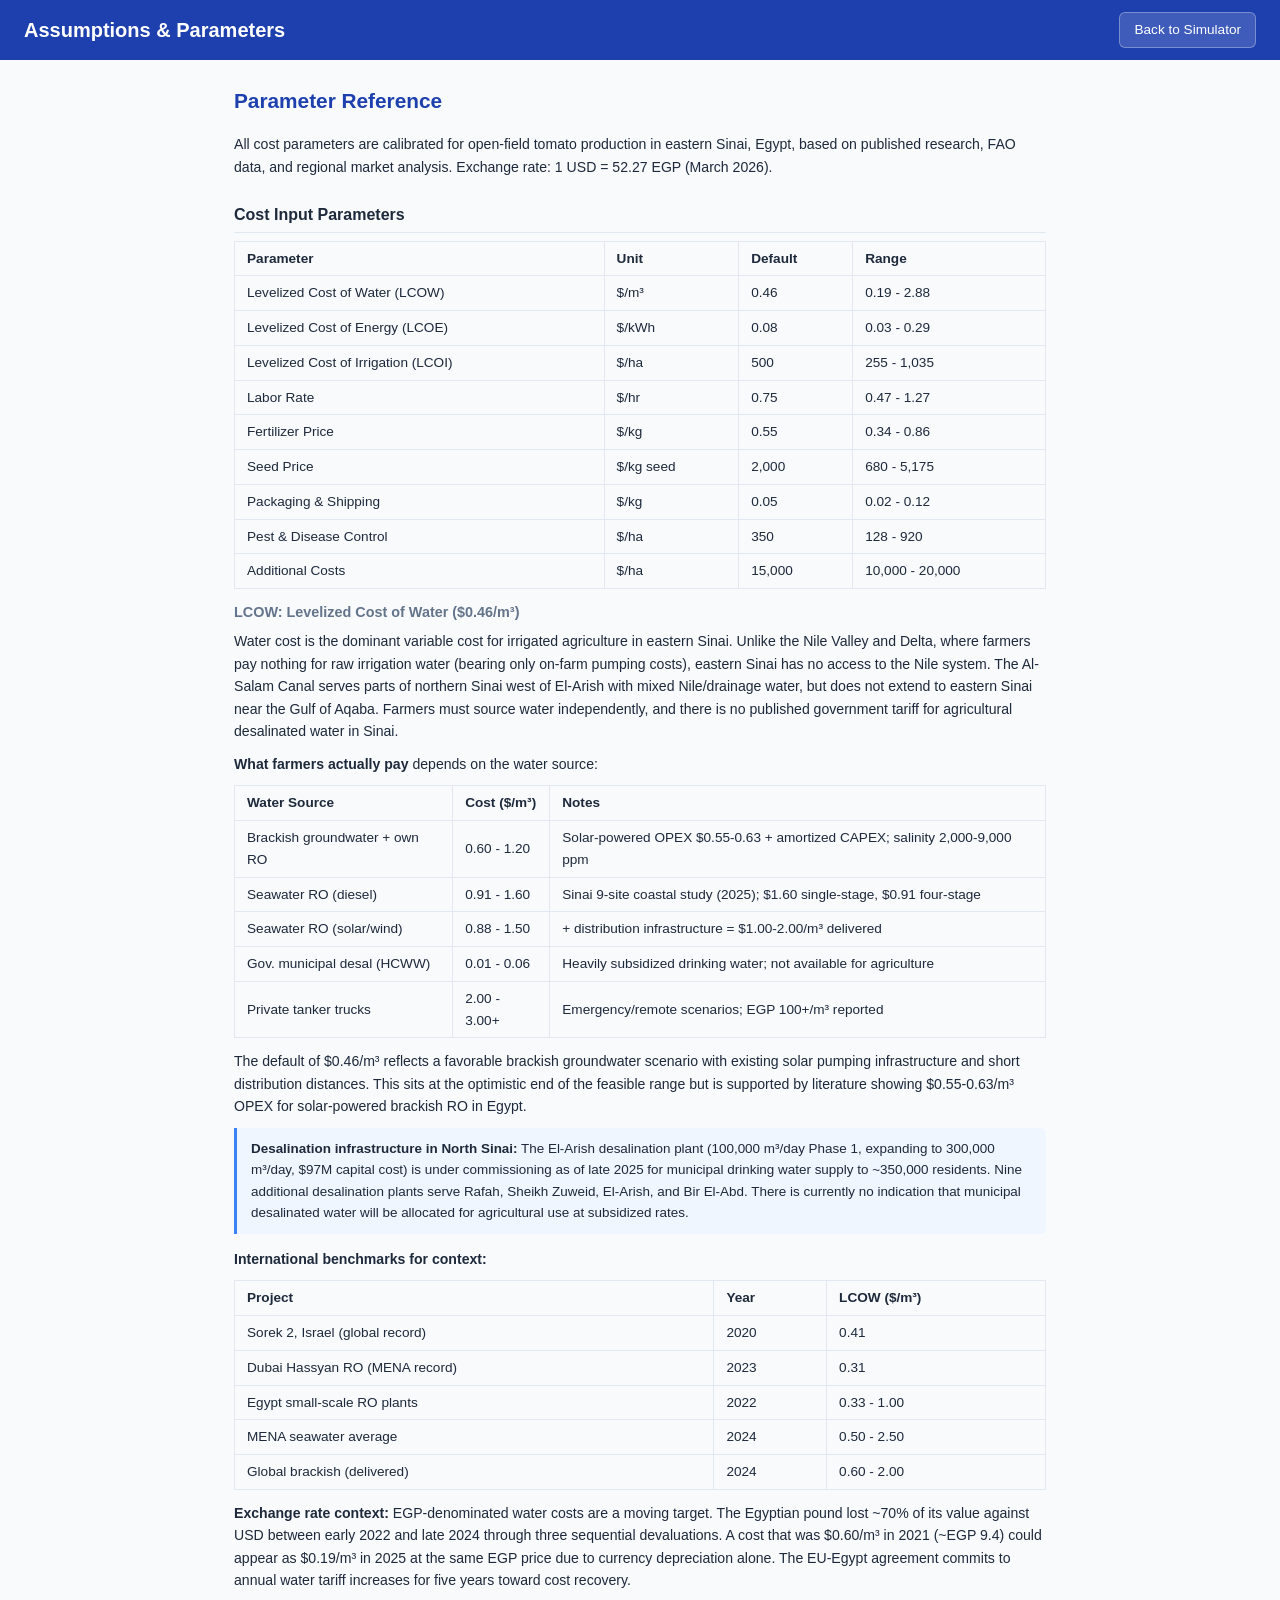
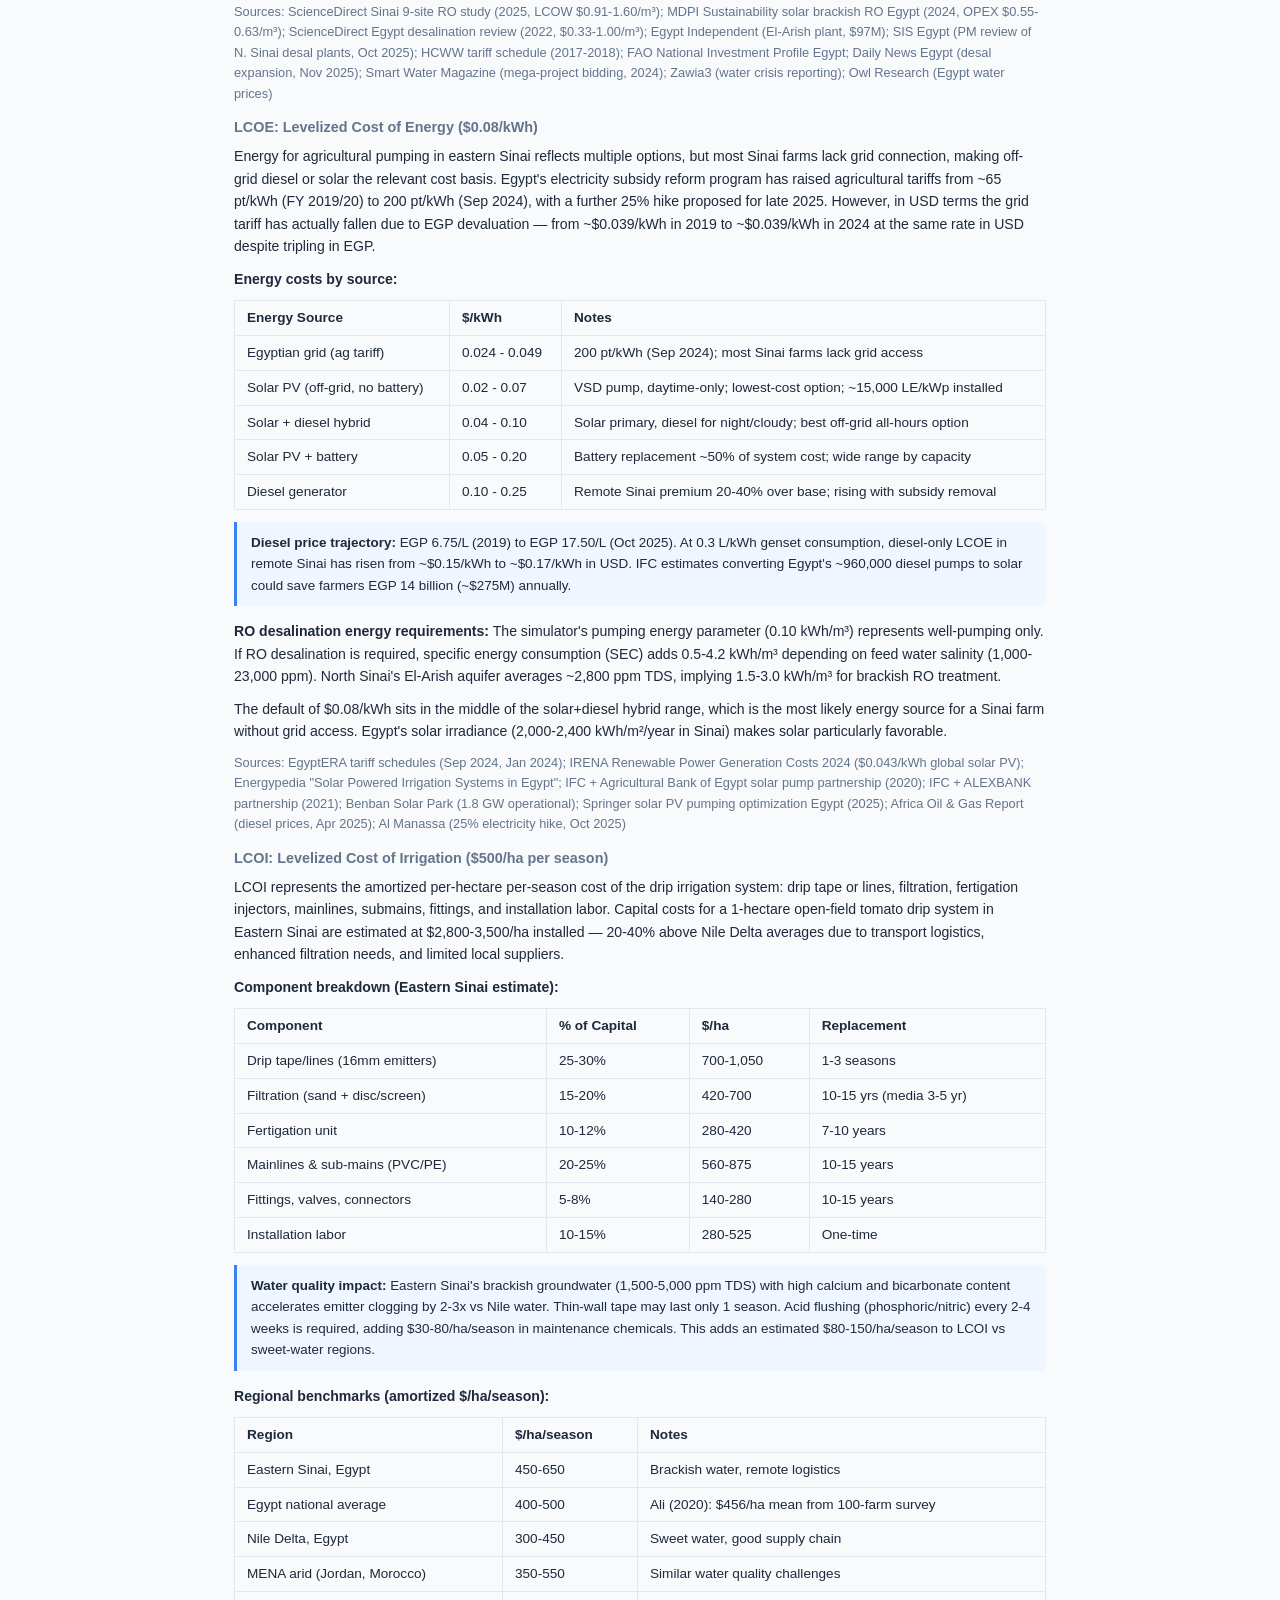
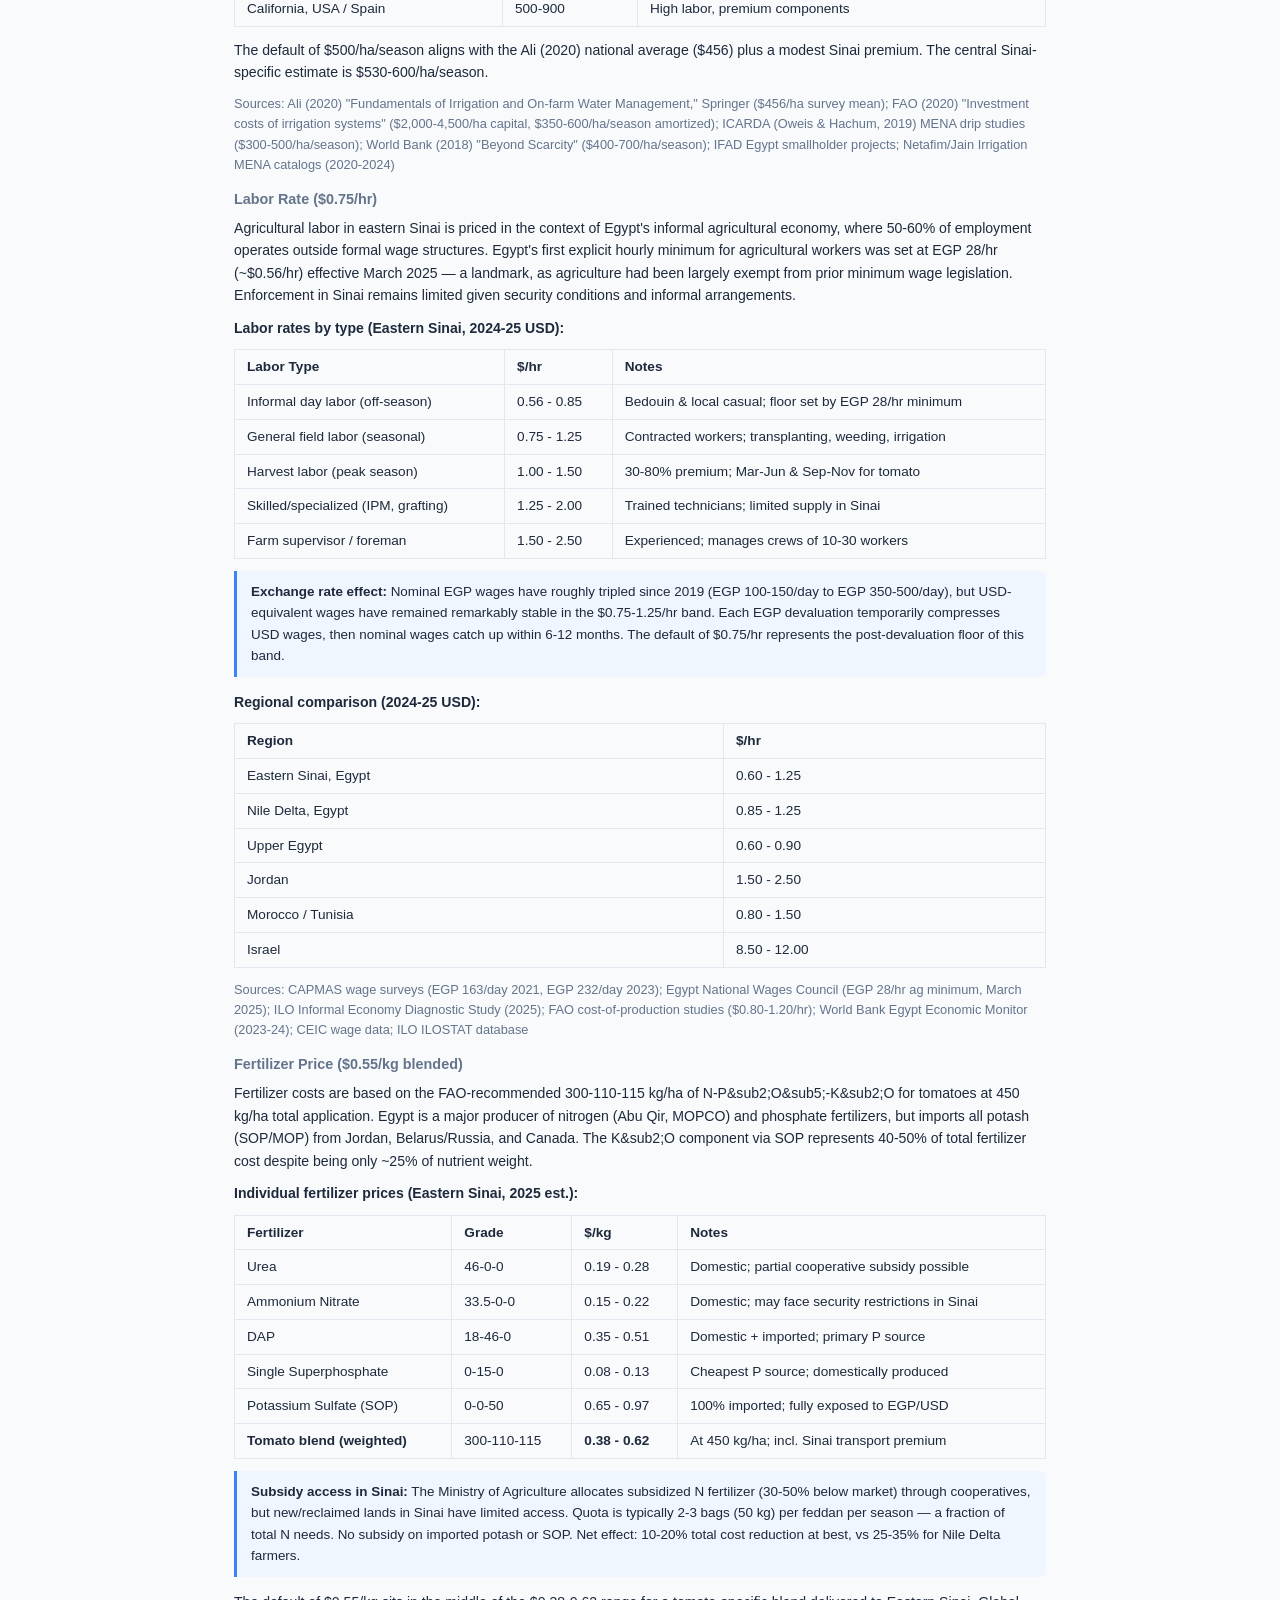
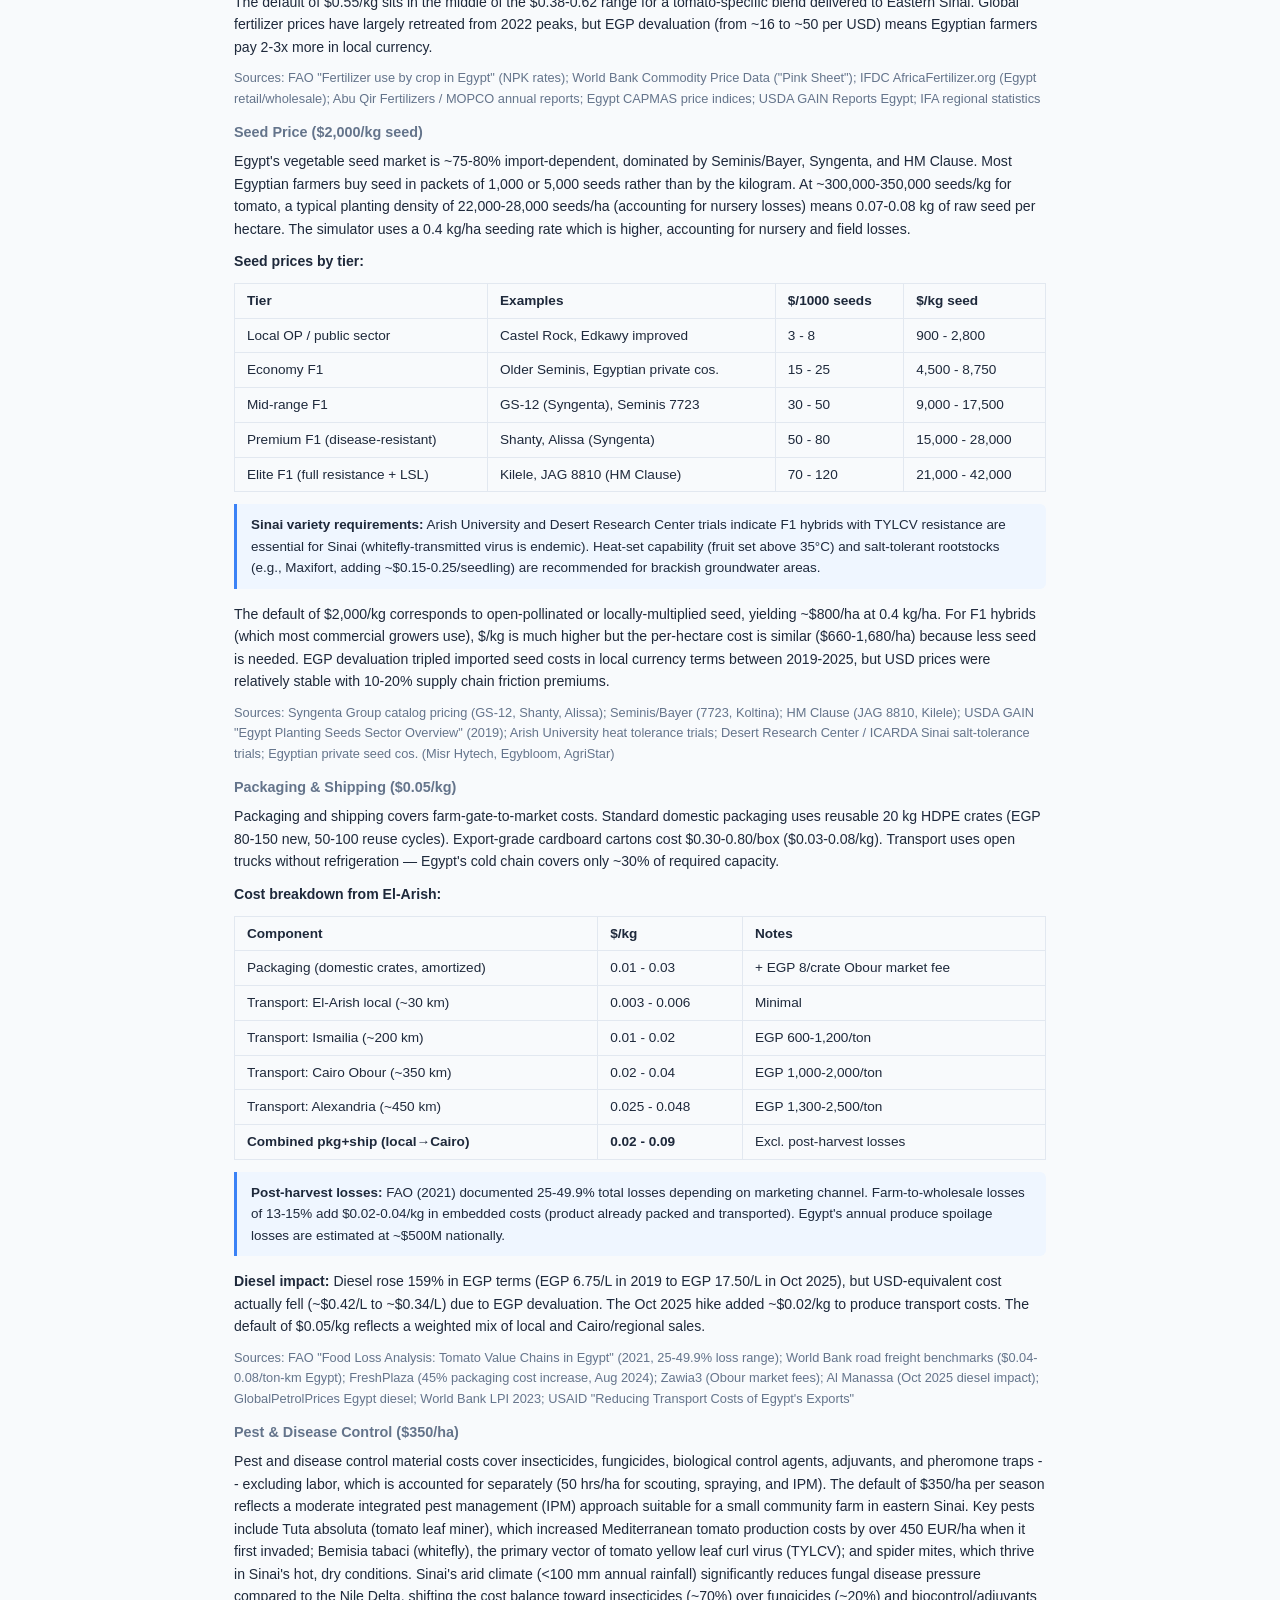
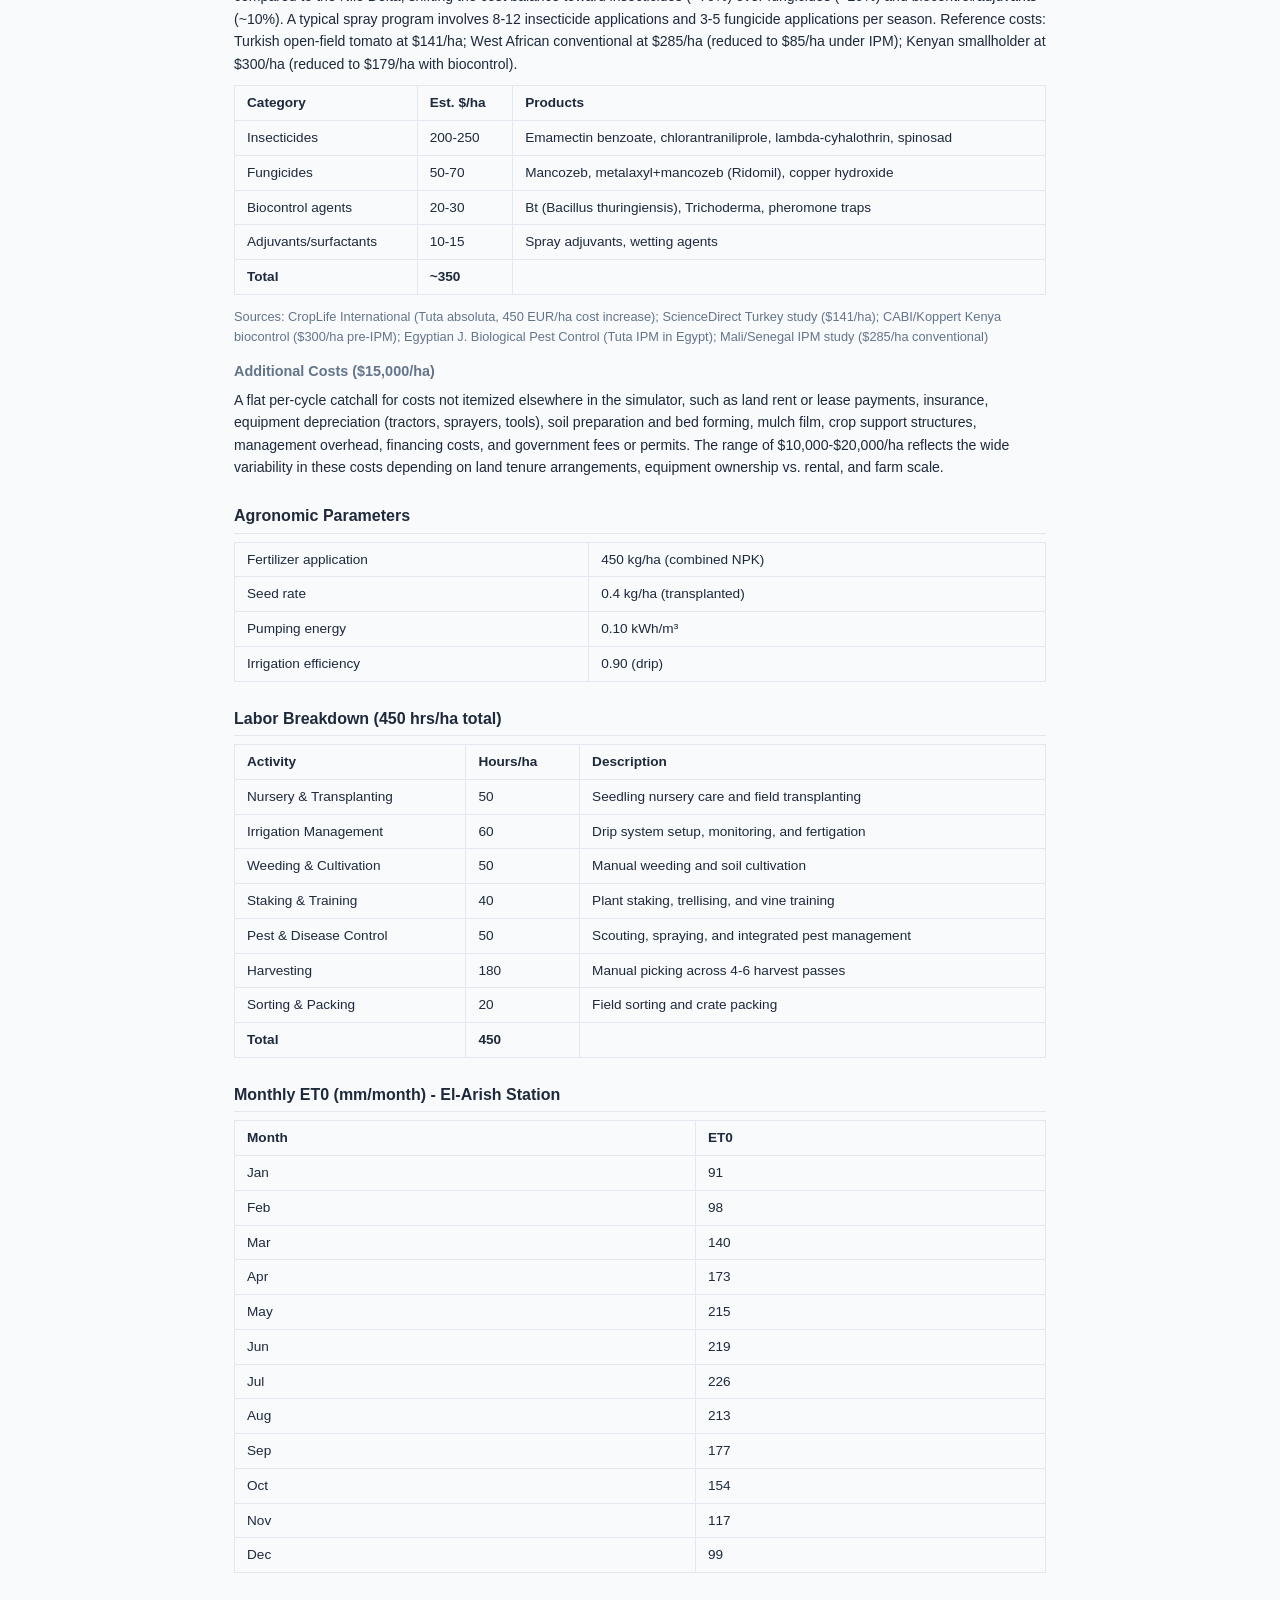
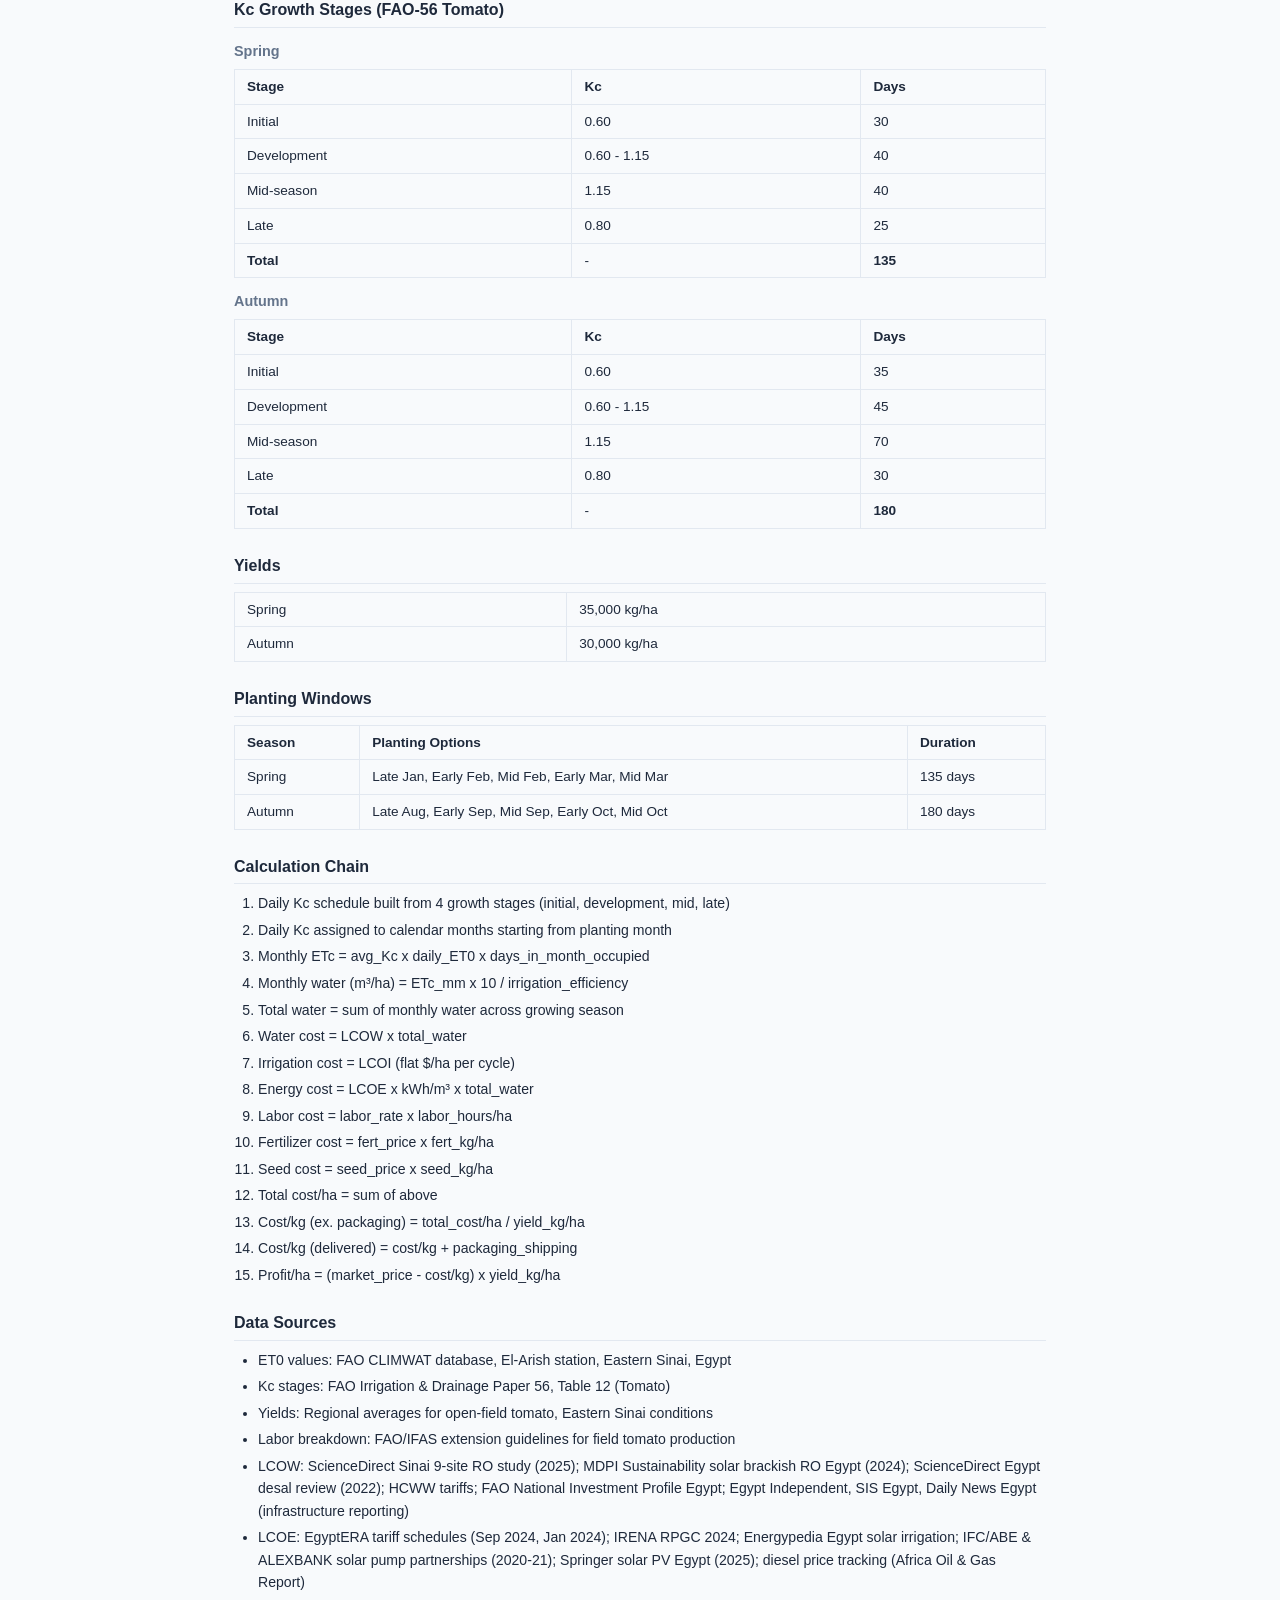
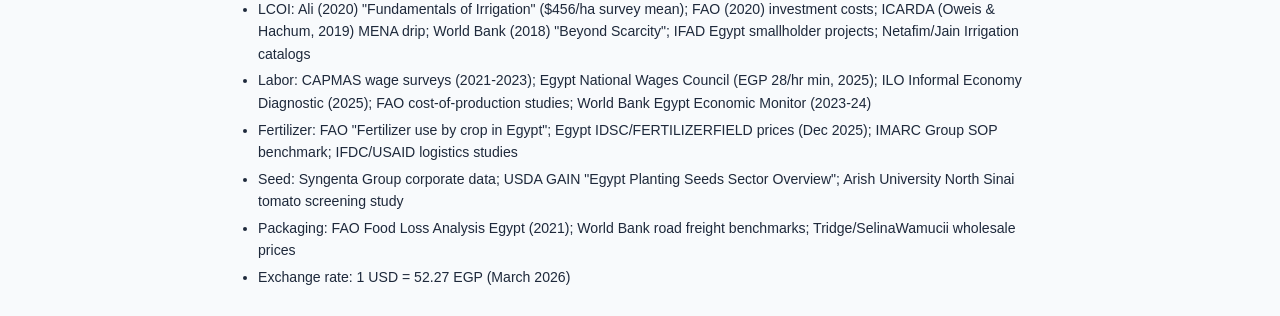
==== commit 8fa06d5e: "Add packaging/shipping research to assumptions and info popup Transport cost table from El-Arish to " ====
--- a/assumptions.html
+++ b/assumptions.html
@@ -321,8 +321,27 @@
     <div class="sources">Sources: Syngenta Group catalog pricing (GS-12, Shanty, Alissa); Seminis/Bayer (7723, Koltina); HM Clause (JAG 8810, Kilele); USDA GAIN "Egypt Planting Seeds Sector Overview" (2019); Arish University heat tolerance trials; Desert Research Center / ICARDA Sinai salt-tolerance trials; Egyptian private seed cos. (Misr Hytech, Egybloom, AgriStar)</div>
 
     <h4>Packaging &amp; Shipping ($0.05/kg)</h4>
-    <p>Packaging and shipping covers farm-gate-to-market costs. Standard domestic packaging in Egypt uses reusable plastic crates (20 kg capacity), with amortized packaging costs of $0.01-0.03/kg. Transport is the dominant component, estimated from World Bank developing-country road freight benchmarks ($0.04-0.13/ton-km) adjusted for Egypt's diesel price of EGP 20.5/liter (March 2026). Eastern Sinai is ~30 km from El-Arish, ~200 km from Ismailia, and ~350 km from Cairo's Obour wholesale market. Tomatoes in Egypt's domestic market are transported without refrigeration (only ~30% cold chain coverage nationally). Total costs range from $0.02/kg for local El-Arish sales to $0.09/kg for Cairo wholesale delivery. The default of $0.05/kg reflects a mix of local and regional market sales.</p>
-    <div class="sources">Sources: FAO Food Loss Analysis: Tomato Value Chains in Egypt (2021, 13.4% post-harvest losses); World Bank road freight benchmarks; GlobalPetrolPrices Egypt diesel; Tridge/SelinaWamucii Egypt wholesale tomato prices; FreshPlaza (45% packaging cost increase, 2024)</div>
+
+    <p>Packaging and shipping covers farm-gate-to-market costs. Standard domestic packaging uses reusable 20 kg HDPE crates (EGP 80-150 new, 50-100 reuse cycles). Export-grade cardboard cartons cost $0.30-0.80/box ($0.03-0.08/kg). Transport uses open trucks without refrigeration — Egypt's cold chain covers only ~30% of required capacity.</p>
+
+    <p><strong>Cost breakdown from El-Arish:</strong></p>
+    <table>
+      <tr><th>Component</th><th>$/kg</th><th>Notes</th></tr>
+      <tr><td>Packaging (domestic crates, amortized)</td><td>0.01 - 0.03</td><td>+ EGP 8/crate Obour market fee</td></tr>
+      <tr><td>Transport: El-Arish local (~30 km)</td><td>0.003 - 0.006</td><td>Minimal</td></tr>
+      <tr><td>Transport: Ismailia (~200 km)</td><td>0.01 - 0.02</td><td>EGP 600-1,200/ton</td></tr>
+      <tr><td>Transport: Cairo Obour (~350 km)</td><td>0.02 - 0.04</td><td>EGP 1,000-2,000/ton</td></tr>
+      <tr><td>Transport: Alexandria (~450 km)</td><td>0.025 - 0.048</td><td>EGP 1,300-2,500/ton</td></tr>
+      <tr><td><strong>Combined pkg+ship (local&rarr;Cairo)</strong></td><td><strong>0.02 - 0.09</strong></td><td>Excl. post-harvest losses</td></tr>
+    </table>
+
+    <div class="note">
+      <strong>Post-harvest losses:</strong> FAO (2021) documented 25-49.9% total losses depending on marketing channel. Farm-to-wholesale losses of 13-15% add $0.02-0.04/kg in embedded costs (product already packed and transported). Egypt's annual produce spoilage losses are estimated at ~$500M nationally.
+    </div>
+
+    <p><strong>Diesel impact:</strong> Diesel rose 159% in EGP terms (EGP 6.75/L in 2019 to EGP 17.50/L in Oct 2025), but USD-equivalent cost actually fell (~$0.42/L to ~$0.34/L) due to EGP devaluation. The Oct 2025 hike added ~$0.02/kg to produce transport costs. The default of $0.05/kg reflects a weighted mix of local and Cairo/regional sales.</p>
+
+    <div class="sources">Sources: FAO "Food Loss Analysis: Tomato Value Chains in Egypt" (2021, 25-49.9% loss range); World Bank road freight benchmarks ($0.04-0.08/ton-km Egypt); FreshPlaza (45% packaging cost increase, Aug 2024); Zawia3 (Obour market fees); Al Manassa (Oct 2025 diesel impact); GlobalPetrolPrices Egypt diesel; World Bank LPI 2023; USAID "Reducing Transport Costs of Egypt's Exports"</div>
 
     <h4>Pest &amp; Disease Control ($350/ha)</h4>
     <p>Pest and disease control material costs cover insecticides, fungicides, biological control agents, adjuvants, and pheromone traps -- excluding labor, which is accounted for separately (50 hrs/ha for scouting, spraying, and IPM). The default of $350/ha per season reflects a moderate integrated pest management (IPM) approach suitable for a small community farm in eastern Sinai. Key pests include Tuta absoluta (tomato leaf miner), which increased Mediterranean tomato production costs by over 450 EUR/ha when it first invaded; Bemisia tabaci (whitefly), the primary vector of tomato yellow leaf curl virus (TYLCV); and spider mites, which thrive in Sinai's hot, dry conditions. Sinai's arid climate (&lt;100 mm annual rainfall) significantly reduces fungal disease pressure compared to the Nile Delta, shifting the cost balance toward insecticides (~70%) over fungicides (~20%) and biocontrol/adjuvants (~10%). A typical spray program involves 8-12 insecticide applications and 3-5 fungicide applications per season. Reference costs: Turkish open-field tomato at $141/ha; West African conventional at $285/ha (reduced to $85/ha under IPM); Kenyan smallholder at $300/ha (reduced to $179/ha with biocontrol).</p>
